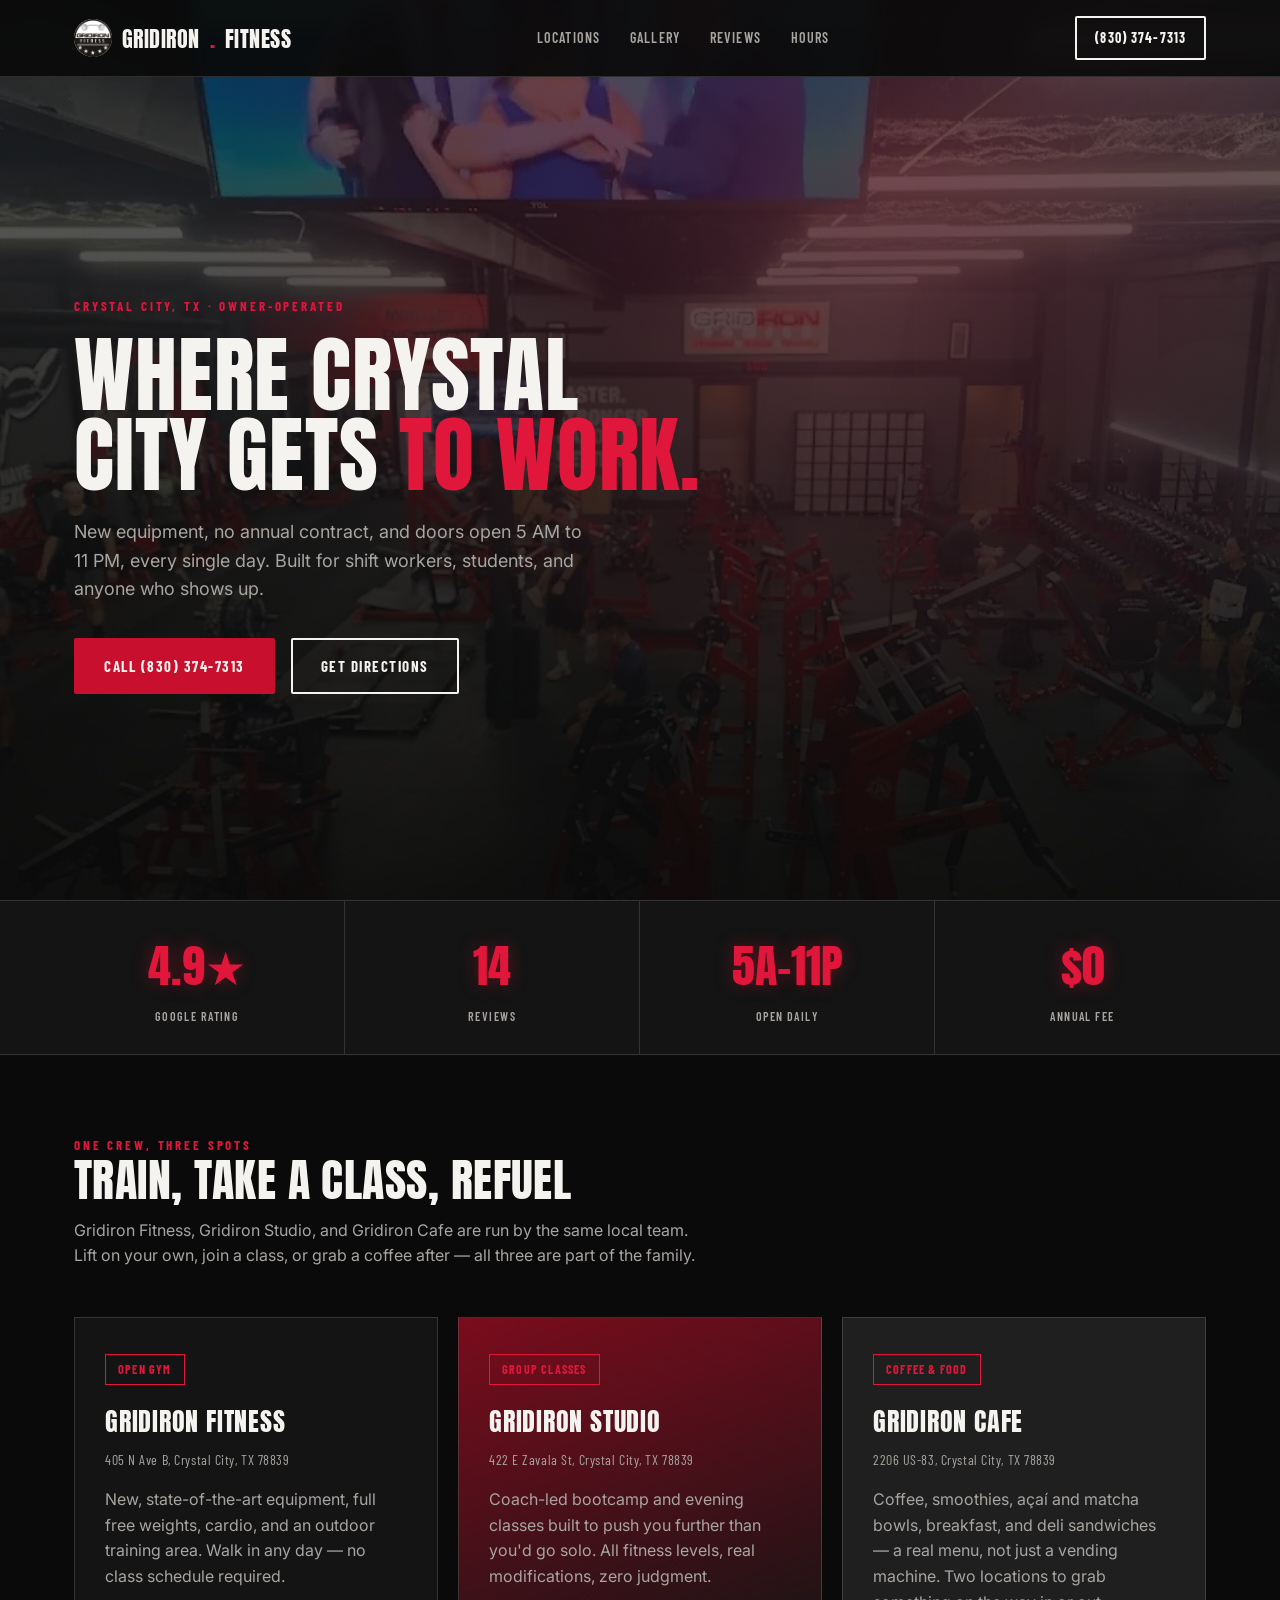
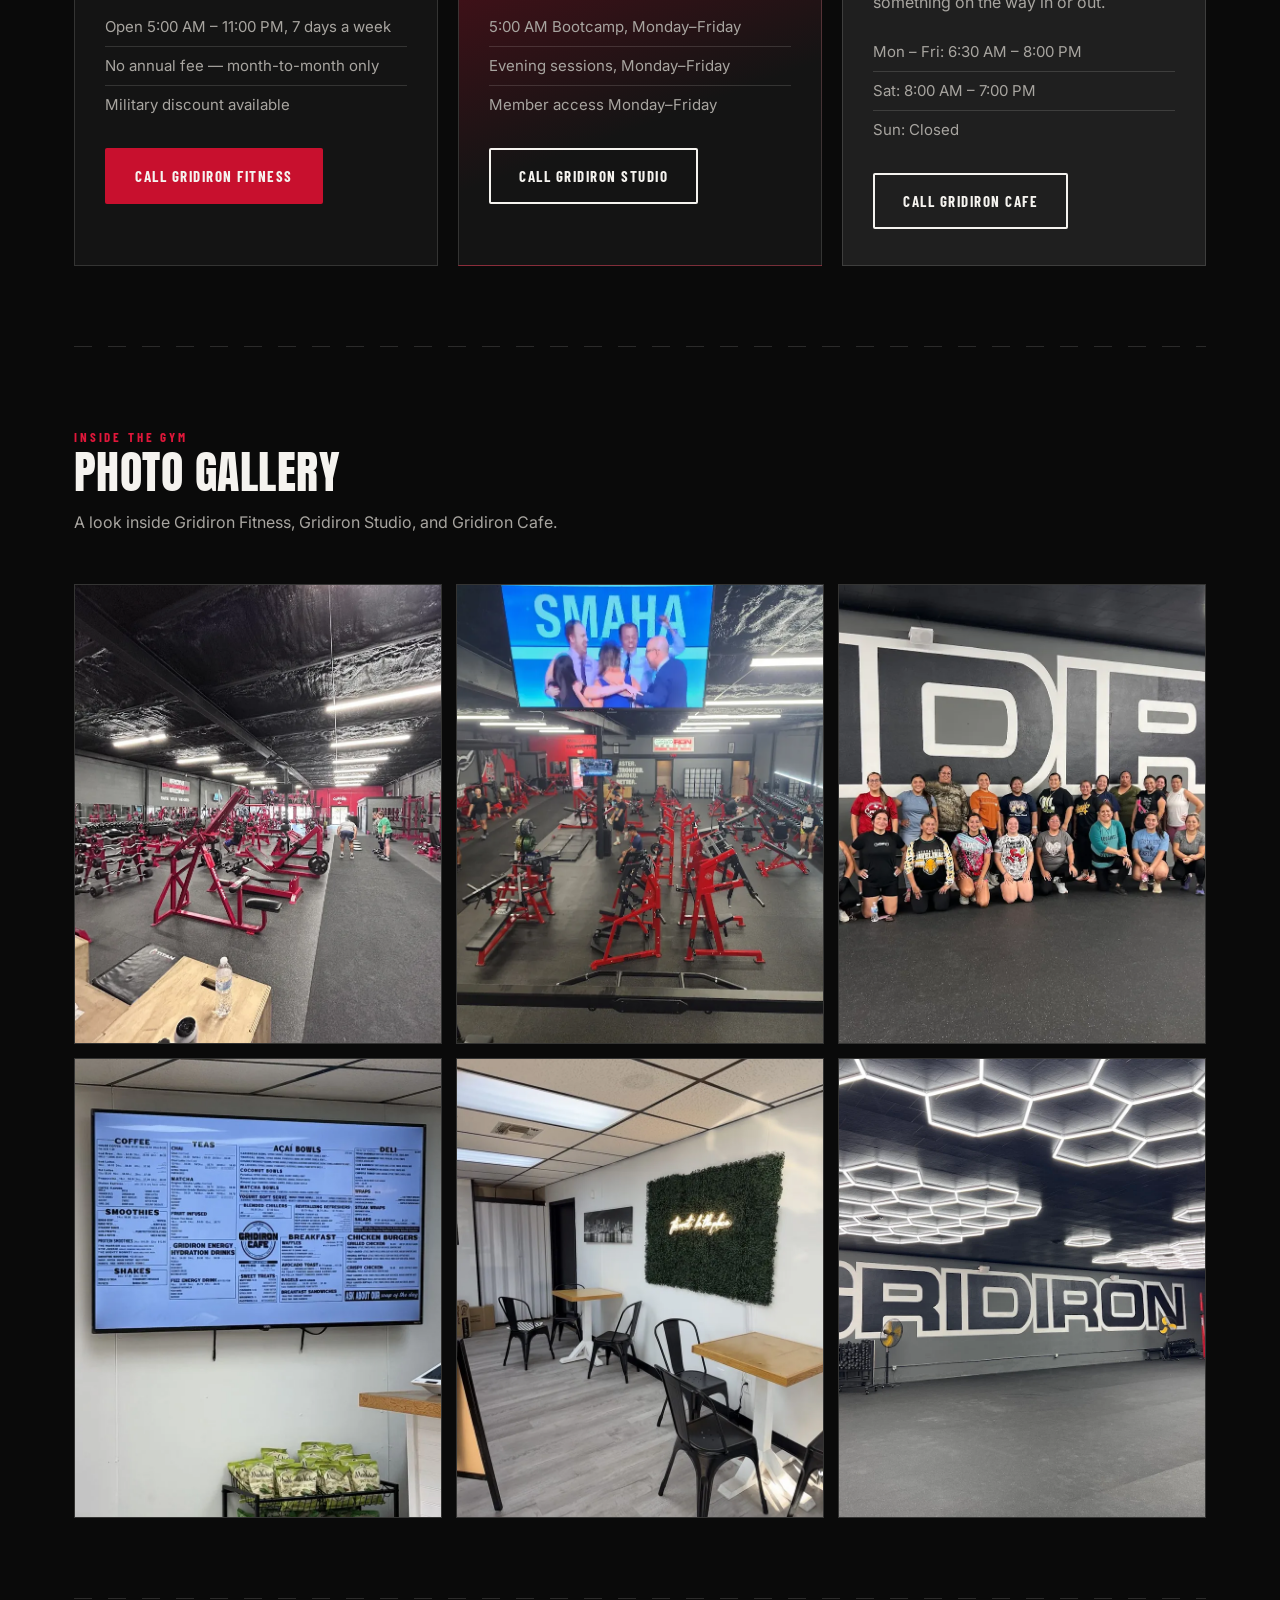
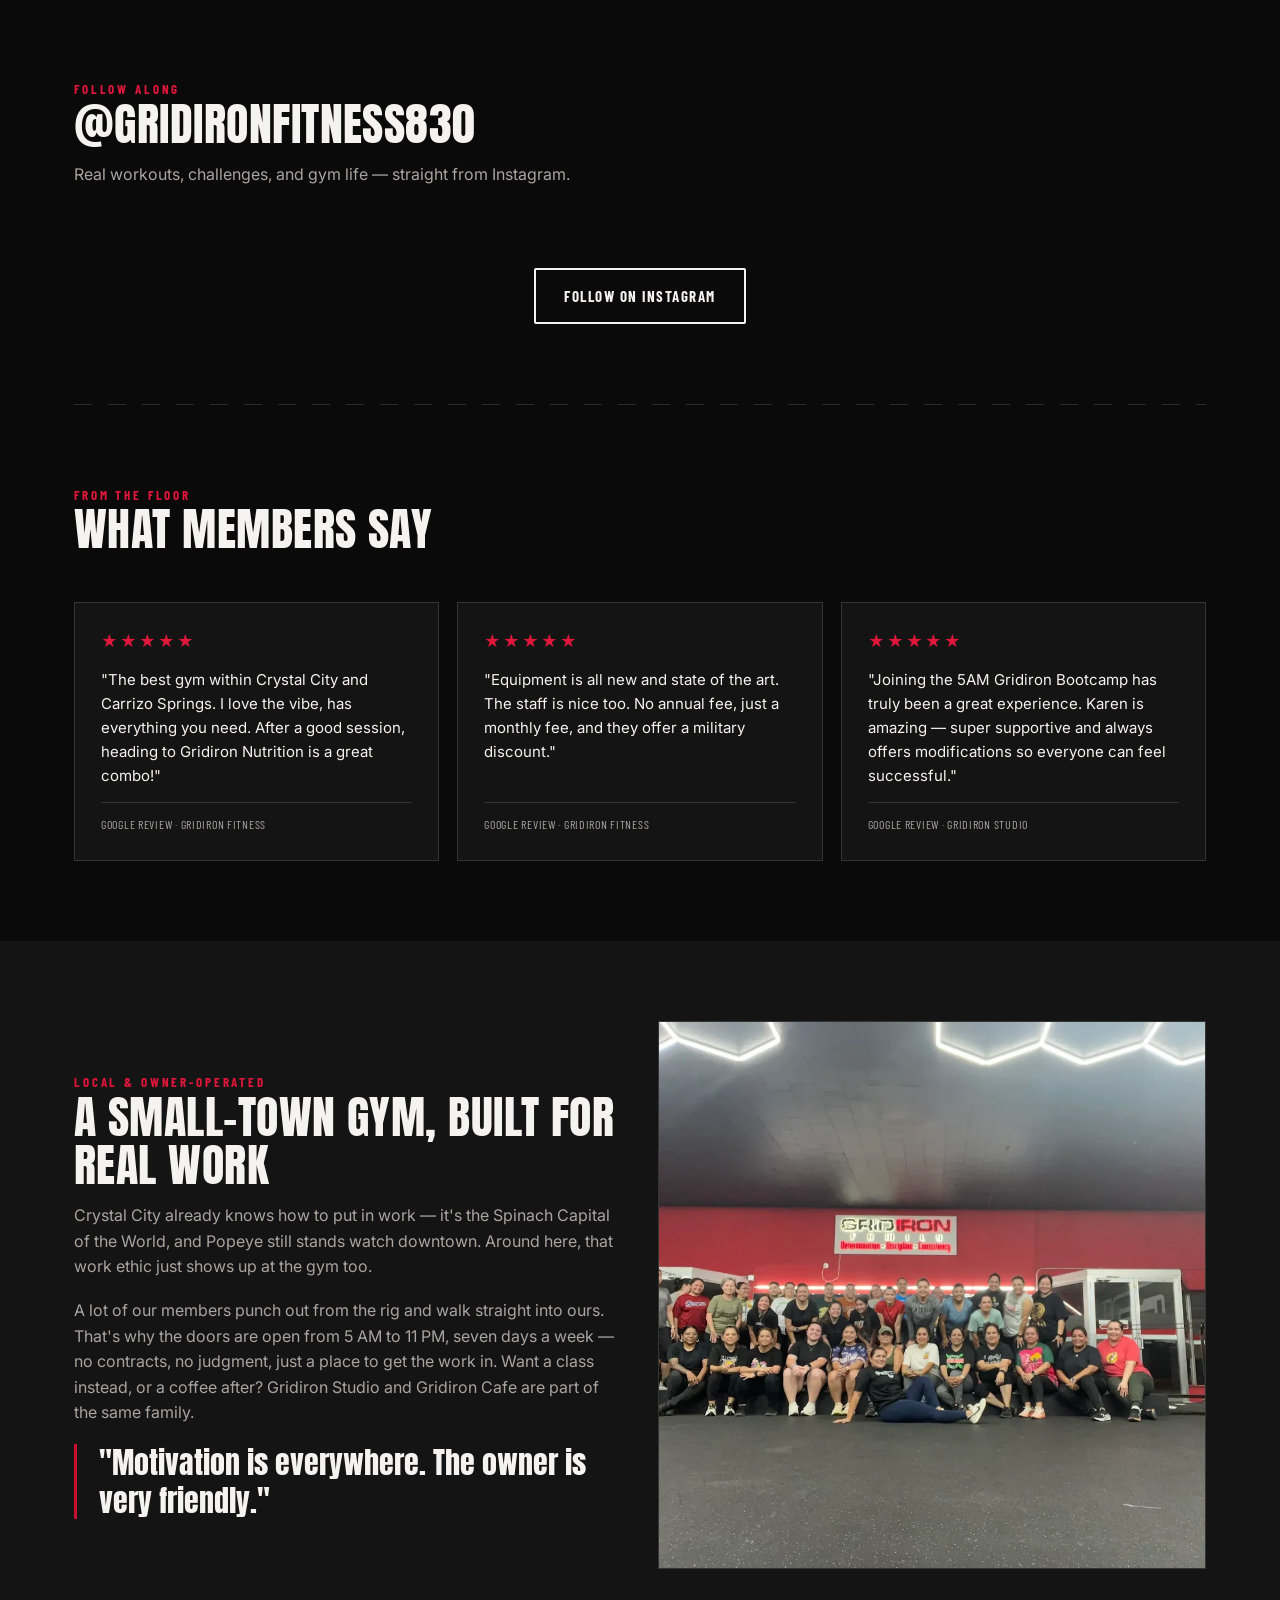
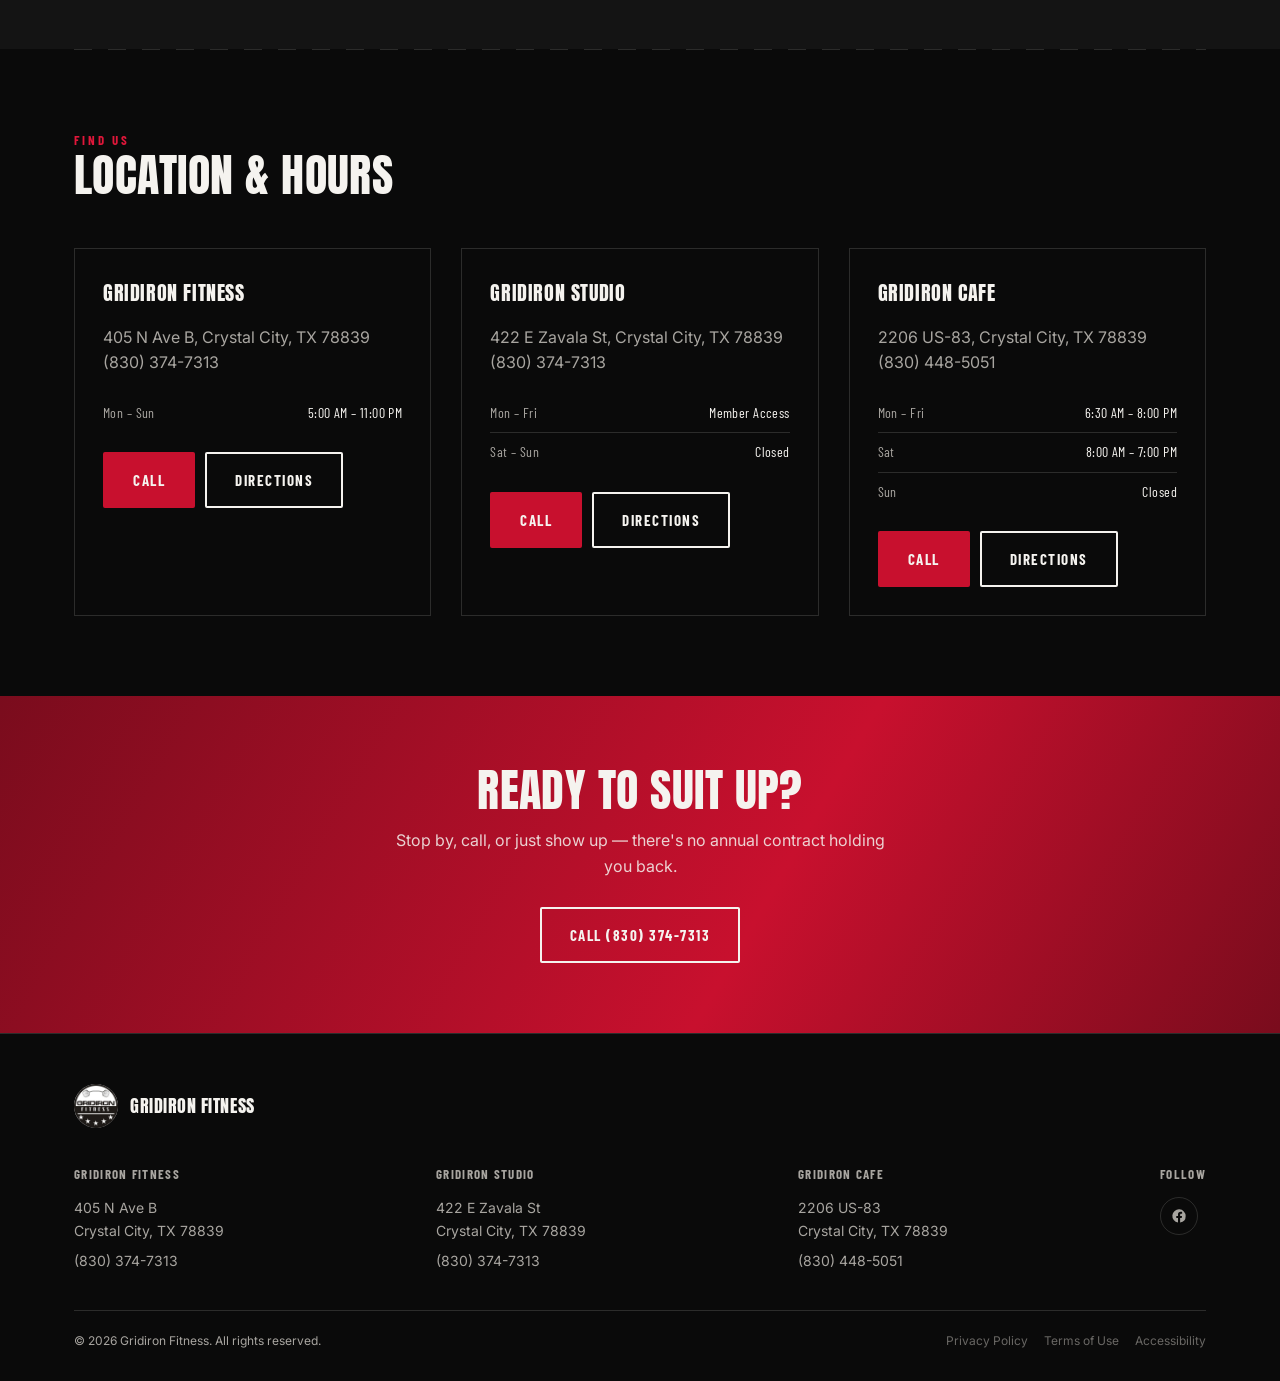
==== index.html @ 824ed654 "Add files via upload" ====
<!DOCTYPE html>
<html lang="en">
<head>
<meta charset="UTF-8">
<meta name="viewport" content="width=device-width, initial-scale=1.0, maximum-scale=5.0">
<link rel="icon" type="image/webp" href="images/favicon.webp">
<link rel="apple-touch-icon" href="images/favicon.webp">
<meta name="theme-color" content="#c8102e">
<title>Gridiron Fitness | 24/7-Friendly Gym in Crystal City, TX | (830) 374-7313</title>
<meta name="description" content="Gridiron Fitness in Crystal City, TX — 4.9★ rated gym open 5 AM–11 PM daily. New equipment, no annual fee, military discount, group classes at Gridiron Studio, and coffee at Gridiron Cafe. Built for oilfield workers and small-town grit.">
<meta name="keywords" content="gym Crystal City TX, Gridiron Fitness, Gridiron Studio, Gridiron Cafe, Zavala County gym, oilfield gym Texas, 24 hour gym Crystal City, fitness center Crystal City TX, bootcamp classes Crystal City, coffee shop Crystal City TX">
<meta name="author" content="Gridiron Fitness">
<meta name="robots" content="index, follow">
<link rel="canonical" href="https://gridironfitnesstx.com/">

<meta property="og:type" content="local.business">
<meta property="og:title" content="Gridiron Fitness | Crystal City, TX">
<meta property="og:description" content="4.9★ rated gym in Crystal City, TX. Open 5 AM–11 PM daily, new equipment, no annual fee, and a sister studio for group classes. Built for hard workers.">
<meta property="og:url" content="https://gridironfitnesstx.com/">
<meta property="og:image" content="https://gridironfitnesstx.com/images/inside-gridiron-fitness-gym-floor-in-crystal-city-tx.webp">
<meta property="og:image:width" content="1200">
<meta property="og:image:height" content="800">
<meta property="og:site_name" content="Gridiron Fitness">
<meta property="og:locale" content="en_US">

<meta name="twitter:card" content="summary_large_image">
<meta name="twitter:title" content="Gridiron Fitness | Crystal City, TX">
<meta name="twitter:description" content="4.9★ rated gym in Crystal City, TX. New equipment, no annual fee, military discount. Open 5 AM–11 PM daily. Call (830) 374-7313.">
<meta name="twitter:image" content="https://gridironfitnesstx.com/images/inside-gridiron-fitness-gym-floor-in-crystal-city-tx.webp">
<script type="application/ld+json">
{
  "@context": "https://schema.org",
  "@graph": [
    {
      "@type": "HealthClub",
      "name": "Gridiron Fitness",
      "description": "Gym in Crystal City, TX offering new equipment, free weights, and an outdoor training area. No annual fee, military discount, open 5 AM to 11 PM daily.",
      "url": "https://gridironfitnesstx.com/",
      "image": "https://gridironfitnesstx.com/images/inside-gridiron-fitness-gym-floor-in-crystal-city-tx.webp",
      "telephone": "+18303747313",
      "address": {
        "@type": "PostalAddress",
        "streetAddress": "405 N Ave B",
        "addressLocality": "Crystal City",
        "addressRegion": "TX",
        "postalCode": "78839",
        "addressCountry": "US"
      },
      "geo": {
        "@type": "GeoCoordinates",
        "latitude": 28.680258699999996,
        "longitude": -99.83045030000001
      },
      "openingHours": "Mo-Su 05:00-23:00",
      "priceRange": "$$",
      "aggregateRating": {
        "@type": "AggregateRating",
        "ratingValue": "4.9",
        "reviewCount": "14",
        "bestRating": "5"
      },
      "sameAs": ["https://www.facebook.com/gridironfitnesstx/"]
    },
    {
      "@type": "HealthClub",
      "name": "Gridiron Studio",
      "description": "Group fitness studio in Crystal City, TX offering 5 AM bootcamp and evening classes for all fitness levels.",
      "url": "https://gridironfitnesstx.com/#facilities",
      "telephone": "+18303747313",
      "address": {
        "@type": "PostalAddress",
        "streetAddress": "422 E Zavala St",
        "addressLocality": "Crystal City",
        "addressRegion": "TX",
        "postalCode": "78839",
        "addressCountry": "US"
      },
      "geo": {
        "@type": "GeoCoordinates",
        "latitude": 28.681129199999997,
        "longitude": -99.82906899999999
      },
      "aggregateRating": {
        "@type": "AggregateRating",
        "ratingValue": "5.0",
        "reviewCount": "23",
        "bestRating": "5"
      }
    },
    {
      "@type": "CafeOrCoffeeShop",
      "name": "Gridiron Cafe",
      "description": "Coffee and food stop in Crystal City, TX, part of the Gridiron family of businesses.",
      "url": "https://gridironfitnesstx.com/#facilities",
      "telephone": "+18304485051",
      "address": {
        "@type": "PostalAddress",
        "streetAddress": "2206 US-83",
        "addressLocality": "Crystal City",
        "addressRegion": "TX",
        "postalCode": "78839",
        "addressCountry": "US"
      },
      "geo": {
        "@type": "GeoCoordinates",
        "latitude": 28.6961154,
        "longitude": -99.8288006
      },
      "openingHours": ["Mo-Fr 06:30-20:00", "Sa 08:00-19:00"],
      "priceRange": "$",
      "aggregateRating": {
        "@type": "AggregateRating",
        "ratingValue": "4.6",
        "reviewCount": "14",
        "bestRating": "5"
      }
    }
  ]
}
</script>

<link rel="preconnect" href="https://fonts.googleapis.com">
<link rel="preconnect" href="https://fonts.gstatic.com" crossorigin>
<link href="https://fonts.googleapis.com/css2?family=Anton&family=Barlow+Condensed:wght@500;600;700&family=Inter:wght@400;500;600;700&display=swap" rel="stylesheet">

<link rel="stylesheet" href="styles.css">
</head>
<body>

<header>
  <nav>
    <a href="#top" class="logo"><img src="images/gridiron-fitness-logo.webp" alt="Gridiron Fitness logo" class="logo-img">GRIDIRON<span>.</span>FITNESS</a>
    <div class="nav-links">
      <a href="#facilities">Locations</a>
      <a href="#gallery">Gallery</a>
      <a href="#reviews">Reviews</a>
      <a href="#location">Hours</a>
    </div>
    <a href="tel:+18303747313" class="nav-cta">(830) 374-7313</a>
    <button class="burger" id="burgerBtn" aria-label="Open menu">
      <span></span><span></span><span></span>
    </button>
  </nav>
  <div class="mobile-menu" id="mobileMenu">
    <a href="#facilities">Locations</a>
    <a href="#gallery">Gallery</a>
    <a href="#reviews">Reviews</a>
    <a href="#location">Hours</a>
    <a href="tel:+18303747313" class="cta">Call (830) 374-7313</a>
  </div>
</header>

<section class="hero" id="top">
  <img src="images/inside-gridiron-fitness-gym-floor-in-crystal-city-tx.webp" alt="Inside Gridiron Fitness gym floor in Crystal City, TX" class="hero-bg-img">
  <div class="hero-inner">
    <div class="eyebrow">Crystal City, TX · Owner-Operated</div>
    <h1>WHERE CRYSTAL<br>CITY GETS <span class="accent">TO WORK.</span></h1>
    <p class="hero-sub">New equipment, no annual contract, and doors open 5 AM to 11 PM, every single day. Built for shift workers, students, and anyone who shows up.</p>
    <div class="hero-actions">
      <a href="tel:+18303747313" class="btn btn-primary">Call (830) 374-7313</a>
      <a href="https://www.google.com/maps/search/?api=1&query=405+N+Ave+B+Crystal+City+TX+78839" target="_blank" rel="noopener" class="btn btn-outline">Get Directions</a>
    </div>
  </div>
</section>

<div class="scoreboard">
  <div class="scoreboard-grid">
    <div class="score-cell">
      <div class="score-num">4.9★</div>
      <div class="score-label">Google Rating</div>
    </div>
    <div class="score-cell">
      <div class="score-num">14</div>
      <div class="score-label">Reviews</div>
    </div>
    <div class="score-cell">
      <div class="score-num">5A–11P</div>
      <div class="score-label">Open Daily</div>
    </div>
    <div class="score-cell">
      <div class="score-num">$0</div>
      <div class="score-label">Annual Fee</div>
    </div>
  </div>
</div>

<section class="section" id="facilities">
  <div class="wrap">
    <div class="section-head reveal">
      <div class="eyebrow">One Crew, Three Spots</div>
      <h2>Train, Take A Class, Refuel</h2>
      <p>Gridiron Fitness, Gridiron Studio, and Gridiron Cafe are run by the same local team. Lift on your own, join a class, or grab a coffee after — all three are part of the family.</p>
    </div>
    <div class="facility-grid">
      <div class="facility-card dark reveal">
        <span class="facility-tag">Open Gym</span>
        <h3>Gridiron Fitness</h3>
        <div class="facility-meta">405 N Ave B, Crystal City, TX 78839</div>
        <p>New, state-of-the-art equipment, full free weights, cardio, and an outdoor training area. Walk in any day — no class schedule required.</p>
        <ul>
          <li>Open 5:00 AM – 11:00 PM, 7 days a week</li>
          <li>No annual fee — month-to-month only</li>
          <li>Military discount available</li>
        </ul>
        <div class="facility-actions">
          <a href="tel:+18303747313" class="btn btn-primary">Call Gridiron Fitness</a>
        </div>
      </div>
      <div class="facility-card redfill reveal">
        <span class="facility-tag">Group Classes</span>
        <h3>Gridiron Studio</h3>
        <div class="facility-meta">422 E Zavala St, Crystal City, TX 78839</div>
        <p>Coach-led bootcamp and evening classes built to push you further than you'd go solo. All fitness levels, real modifications, zero judgment.</p>
        <ul>
          <li>5:00 AM Bootcamp, Monday–Friday</li>
          <li>Evening sessions, Monday–Friday</li>
          <li>Member access Monday–Friday</li>
        </ul>
        <div class="facility-actions">
          <a href="tel:+18303747313" class="btn btn-outline">Call Gridiron Studio</a>
        </div>
      </div>
      <div class="facility-card black3 reveal">
        <span class="facility-tag">Coffee &amp; Food</span>
        <h3>Gridiron Cafe</h3>
        <div class="facility-meta">2206 US-83, Crystal City, TX 78839</div>
        <p>Coffee, smoothies, açaí and matcha bowls, breakfast, and deli sandwiches — a real menu, not just a vending machine. Two locations to grab something on the way in or out.</p>
        <ul>
          <li>Mon – Fri: 6:30 AM – 8:00 PM</li>
          <li>Sat: 8:00 AM – 7:00 PM</li>
          <li>Sun: Closed</li>
        </ul>
        <div class="facility-actions">
          <a href="tel:+18304485051" class="btn btn-outline">Call Gridiron Cafe</a>
        </div>
      </div>
    </div>
  </div>
</section>

<div class="wrap"><div class="yardline"></div></div>

<section class="section" id="gallery">
  <div class="wrap">
    <div class="section-head reveal">
      <div class="eyebrow">Inside The Gym</div>
      <h2>Photo Gallery</h2>
      <p>A look inside Gridiron Fitness, Gridiron Studio, and Gridiron Cafe.</p>
    </div>
    <div class="gallery-grid">
            <div class="gallery-item reveal" onclick="openLightbox(this)">
        <img src="images/training-floor-at-gridiron-fitness-crystal-city-tx.webp" alt="Training floor at Gridiron Fitness, Crystal City, TX" loading="lazy">
      </div>
            <div class="gallery-item reveal" onclick="openLightbox(this)">
        <img src="images/free-weights-and-equipment-at-gridiron-fitness.webp" alt="Free weights and equipment at Gridiron Fitness" loading="lazy">
      </div>
            <div class="gallery-item reveal" onclick="openLightbox(this)">
        <img src="images/gridiron-studio-class-group-at-crystal-city-tx.webp" alt="Gridiron Studio class group at Crystal City, TX" loading="lazy">
      </div>
            <div class="gallery-item reveal" onclick="openLightbox(this)">
        <img src="images/gridiron-cafe-menu-board-in-crystal-city-tx.webp" alt="Gridiron Cafe menu board in Crystal City, TX" loading="lazy">
      </div>
            <div class="gallery-item reveal" onclick="openLightbox(this)">
        <img src="images/seating-area-at-gridiron-cafe-crystal-city-tx.webp" alt="Seating area at Gridiron Cafe, Crystal City, TX" loading="lazy">
      </div>
            <div class="gallery-item reveal" onclick="openLightbox(this)">
        <img src="images/gridiron-studio-wall.webp" alt="Gridiron Studio training floor with signature wall mural" loading="lazy">
      </div>
    </div>
  </div>
</section>

<div class="wrap"><div class="yardline"></div></div>

<section class="section" id="instagram">
  <div class="wrap">
    <div class="section-head reveal">
      <div class="eyebrow">Follow Along</div>
      <h2>@gridironfitness830</h2>
      <p>Real workouts, challenges, and gym life — straight from Instagram.</p>
    </div>
    <div class="insta-grid">
      <blockquote class="instagram-media" data-instgrm-permalink="https://www.instagram.com/p/Cm3dXtHBmls/" data-instgrm-version="14"></blockquote>
      <blockquote class="instagram-media" data-instgrm-permalink="https://www.instagram.com/p/CU9QDe8sJy6/" data-instgrm-version="14"></blockquote>
      <blockquote class="instagram-media" data-instgrm-permalink="https://www.instagram.com/p/C250HcEsq6O/" data-instgrm-version="14"></blockquote>
    </div>
    <div style="text-align:center; margin-top:32px;">
      <a href="https://www.instagram.com/gridironfitness830/" target="_blank" rel="noopener" class="btn btn-outline">Follow on Instagram</a>
    </div>
  </div>
</section>

<div class="wrap"><div class="yardline"></div></div>

<section class="section" id="reviews">
  <div class="wrap">
    <div class="section-head reveal">
      <div class="eyebrow">From The Floor</div>
      <h2>What Members Say</h2>
    </div>
    <div class="review-grid">
      <div class="review-card reveal">
        <div class="stars">★★★★★</div>
        <p>"The best gym within Crystal City and Carrizo Springs. I love the vibe, has everything you need. After a good session, heading to Gridiron Nutrition is a great combo!"</p>
        <div class="review-meta">Google Review · Gridiron Fitness</div>
      </div>
      <div class="review-card reveal">
        <div class="stars">★★★★★</div>
        <p>"Equipment is all new and state of the art. The staff is nice too. No annual fee, just a monthly fee, and they offer a military discount."</p>
        <div class="review-meta">Google Review · Gridiron Fitness</div>
      </div>
      <div class="review-card reveal">
        <div class="stars">★★★★★</div>
        <p>"Joining the 5AM Gridiron Bootcamp has truly been a great experience. Karen is amazing — super supportive and always offers modifications so everyone can feel successful."</p>
        <div class="review-meta">Google Review · Gridiron Studio</div>
      </div>
    </div>
  </div>
</section>

<section class="section bio">
  <div class="wrap">
    <div class="bio-grid">
      <div class="reveal">
        <div class="eyebrow">Local & Owner-Operated</div>
        <h2>A Small-Town Gym, Built For Real Work</h2>
        <p style="margin-bottom:18px;">Crystal City already knows how to put in work — it's the Spinach Capital of the World, and Popeye still stands watch downtown. Around here, that work ethic just shows up at the gym too.</p>
        <p style="margin-bottom:18px;">A lot of our members punch out from the rig and walk straight into ours. That's why the doors are open from 5 AM to 11 PM, seven days a week — no contracts, no judgment, just a place to get the work in. Want a class instead, or a coffee after? Gridiron Studio and Gridiron Cafe are part of the same family.</p>
        <div class="bio-quote">"Motivation is everywhere. The owner is very friendly."</div>
      </div>
            <div class="gallery-item bio-photo-slot reveal">
        <img src="images/the-gridiron-fitness-team-and-members-in-crystal-city-tx.webp" alt="The Gridiron Fitness team and members in Crystal City, TX" loading="lazy">
      </div>
    </div>
  </div>
</section>

<div class="wrap"><div class="yardline"></div></div>

<section class="section" id="location">
  <div class="wrap">
    <div class="section-head reveal">
      <div class="eyebrow">Find Us</div>
      <h2>Location & Hours</h2>
    </div>
    <div class="location-grid">
      <div class="info-block reveal">
        <h3>Gridiron Fitness</h3>
        <p style="margin-bottom:18px; color:var(--white-dim);">405 N Ave B, Crystal City, TX 78839<br>(830) 374-7313</p>
        <div class="hours-row"><span>Mon – Sun</span><span>5:00 AM – 11:00 PM</span></div>
        <div style="margin-top:20px; display:flex; gap:10px; flex-wrap:wrap;">
          <a href="tel:+18303747313" class="btn btn-primary">Call</a>
          <a href="https://www.google.com/maps/search/?api=1&query=405+N+Ave+B+Crystal+City+TX+78839" target="_blank" rel="noopener" class="btn btn-outline">Directions</a>
        </div>
      </div>
      <div class="info-block reveal">
        <h3>Gridiron Studio</h3>
        <p style="margin-bottom:18px; color:var(--white-dim);">422 E Zavala St, Crystal City, TX 78839<br>(830) 374-7313</p>
        <div class="hours-row"><span>Mon – Fri</span><span>Member Access</span></div>
        <div class="hours-row"><span>Sat – Sun</span><span>Closed</span></div>
        <div style="margin-top:20px; display:flex; gap:10px; flex-wrap:wrap;">
          <a href="tel:+18303747313" class="btn btn-primary">Call</a>
          <a href="https://www.google.com/maps/search/?api=1&query=422+E+Zavala+St+Crystal+City+TX+78839" target="_blank" rel="noopener" class="btn btn-outline">Directions</a>
        </div>
      </div>
      <div class="info-block reveal">
        <h3>Gridiron Cafe</h3>
        <p style="margin-bottom:18px; color:var(--white-dim);">2206 US-83, Crystal City, TX 78839<br>(830) 448-5051</p>
        <div class="hours-row"><span>Mon – Fri</span><span>6:30 AM – 8:00 PM</span></div>
        <div class="hours-row"><span>Sat</span><span>8:00 AM – 7:00 PM</span></div>
        <div class="hours-row"><span>Sun</span><span>Closed</span></div>
        <div style="margin-top:20px; display:flex; gap:10px; flex-wrap:wrap;">
          <a href="tel:+18304485051" class="btn btn-primary">Call</a>
          <a href="https://www.google.com/maps/search/?api=1&query=2206+US-83+Crystal+City+TX+78839" target="_blank" rel="noopener" class="btn btn-outline">Directions</a>
        </div>
      </div>
    </div>
  </div>
</section>

<div class="cta-band">
  <h2>Ready To Suit Up?</h2>
  <p>Stop by, call, or just show up — there's no annual contract holding you back.</p>
  <a href="tel:+18303747313" class="btn btn-outline">Call (830) 374-7313</a>
</div>

<footer>
  <div class="wrap">
    <div class="footer-brand">
      <img src="images/gridiron-fitness-logo-2.webp" alt="Gridiron Fitness logo" class="footer-logo">
      <span>GRIDIRON FITNESS</span>
    </div>
    <div class="footer-grid">
      <div class="footer-col">
        <h4>Gridiron Fitness</h4>
        <p>405 N Ave B<br>Crystal City, TX 78839</p>
        <a href="tel:+18303747313">(830) 374-7313</a>
      </div>
      <div class="footer-col">
        <h4>Gridiron Studio</h4>
        <p>422 E Zavala St<br>Crystal City, TX 78839</p>
        <a href="tel:+18303747313">(830) 374-7313</a>
      </div>
      <div class="footer-col">
        <h4>Gridiron Cafe</h4>
        <p>2206 US-83<br>Crystal City, TX 78839</p>
        <a href="tel:+18304485051">(830) 448-5051</a>
      </div>
      <div class="footer-col">
        <h4>Follow</h4>
        <div class="social-row">
          <a href="https://www.facebook.com/gridironfitnesstx/" target="_blank" rel="noopener" aria-label="Facebook">
            <svg width="16" height="16" viewBox="0 0 24 24" fill="currentColor"><path d="M22 12a10 10 0 1 0-11.5 9.9v-7H7.9V12h2.6V9.8c0-2.6 1.5-4 3.9-4 1.1 0 2.3.2 2.3.2v2.5h-1.3c-1.3 0-1.7.8-1.7 1.6V12h2.8l-.4 2.9h-2.4v7A10 10 0 0 0 22 12z"/></svg>
          </a>
        </div>
      </div>
    </div>
    <div class="footer-legal">
      <p>© 2026 Gridiron Fitness. All rights reserved.</p>
      <div style="display:flex; gap:16px; flex-wrap:wrap;">
        <a href="privacy-policy.html">Privacy Policy</a>
        <a href="terms-of-use.html">Terms of Use</a>
        <a href="accessibility.html">Accessibility</a>
      </div>
    </div>
  </div>
</footer>

<div class="lightbox" id="lightbox">
  <button class="lightbox-close" onclick="closeLightbox()" aria-label="Close">&times;</button>
  <img id="lightboxImg" src="" alt="">
</div>

<script>
const burgerBtn = document.getElementById('burgerBtn');
const mobileMenu = document.getElementById('mobileMenu');
burgerBtn.addEventListener('click', () => mobileMenu.classList.toggle('open'));
mobileMenu.querySelectorAll('a').forEach(a => a.addEventListener('click', () => mobileMenu.classList.remove('open')));

function openLightbox(el){
  const img = el.querySelector('img');
  if(!img || !img.getAttribute('src')) return; // no photo yet
  document.getElementById('lightboxImg').src = img.src;
  document.getElementById('lightboxImg').alt = img.alt;
  document.getElementById('lightbox').classList.add('open');
}
function closeLightbox(){
  document.getElementById('lightbox').classList.remove('open');
}
document.getElementById('lightbox').addEventListener('click', (e) => {
  if(e.target.id === 'lightbox') closeLightbox();
});

const revealEls = document.querySelectorAll('.reveal');
const io = new IntersectionObserver((entries) => {
  entries.forEach(entry => {
    if(entry.isIntersecting){
      entry.target.classList.add('in');
      io.unobserve(entry.target);
    }
  });
}, {threshold:0.12});
revealEls.forEach(el => io.observe(el));
</script>

<script async src="https://www.instagram.com/embed.js"></script>

</body>
</html>
---- styles.css ----
:root{
  --black:#0a0a0a;
  --black-2:#141414;
  --black-3:#1f1f1f;
  --red:#c8102e;
  --red-deep:#7a0c1d;
  --red-bright:#e0173a;
  --white:#f5f3ef;
  --white-dim:#a8a5a0;
  --line: rgba(245,243,239,0.14);
  --maxw: 1180px;
}
*{box-sizing:border-box; margin:0; padding:0;}
html{scroll-behavior:smooth;}
body{
  background:var(--black);
  color:var(--white);
  font-family:'Inter',sans-serif;
  line-height:1.6;
  -webkit-font-smoothing:antialiased;
  overflow-x:hidden;
}
img{max-width:100%; display:block;}
a{color:inherit; text-decoration:none;}
.wrap{max-width:var(--maxw); margin:0 auto; padding:0 24px;}
.eyebrow{
  font-family:'Barlow Condensed',sans-serif;
  font-weight:700;
  text-transform:uppercase;
  letter-spacing:0.22em;
  font-size:13px;
  color:var(--red-bright);
}
h1,h2,h3{font-family:'Anton',sans-serif; font-weight:400; letter-spacing:0.01em; text-transform:uppercase;}
h2{font-size:clamp(28px,4.5vw,46px); margin-bottom:14px; line-height:1.05;}
h3{font-size:20px; letter-spacing:0.03em;}
p{color:var(--white-dim);}
.section{padding:80px 0;}
.section-head{max-width:640px; margin-bottom:48px;}
.section-head.center{margin-left:auto; margin-right:auto; text-align:center;}

/* yard-line divider */
.yardline{
  width:100%; height:1px;
  background-image:repeating-linear-gradient(90deg,var(--line) 0 18px, transparent 18px 34px);
}

/* Buttons */
.btn{
  display:inline-flex; align-items:center; gap:8px;
  font-family:'Barlow Condensed',sans-serif;
  font-weight:700; text-transform:uppercase; letter-spacing:0.1em;
  font-size:15px;
  padding:14px 28px;
  border-radius:2px;
  cursor:pointer;
  border:2px solid transparent;
  transition:transform .15s ease, background .2s ease, color .2s ease, border-color .2s ease;
}
.btn:hover{transform:translateY(-2px);}
.btn-primary{background:var(--red); color:var(--white);}
.btn-primary:hover{background:var(--red-bright);}
.btn-outline{border-color:var(--white); color:var(--white); background:transparent;}
.btn-outline:hover{background:var(--white); color:var(--black);}

/* NAV */
header{
  position:fixed; top:0; left:0; right:0; z-index:200;
  background:rgba(10,10,10,0.92);
  backdrop-filter:blur(8px);
  border-bottom:1px solid var(--line);
}
nav{
  max-width:var(--maxw); margin:0 auto; padding:16px 24px;
  display:flex; align-items:center; justify-content:space-between;
}
.logo{
  font-family:'Anton',sans-serif; font-size:22px; letter-spacing:0.02em; text-transform:uppercase; color:var(--white);
  display:flex; align-items:center; gap:10px;
}
.logo-img{height:38px; width:38px; border-radius:50%; object-fit:cover;}
.logo span{color:var(--red-bright);}
.nav-links{display:none; gap:30px; align-items:center;}
.nav-links a{
  font-family:'Barlow Condensed',sans-serif; font-weight:600; text-transform:uppercase; letter-spacing:0.08em; font-size:14px;
  color:var(--white-dim);
}
.nav-links a:hover{color:var(--white);}
.nav-cta{
  display:none;
  border:2px solid var(--white); color:var(--white);
  font-family:'Barlow Condensed',sans-serif; font-weight:700; text-transform:uppercase; letter-spacing:0.08em; font-size:14px;
  padding:9px 18px; border-radius:2px;
  transition:background .2s, color .2s;
}
.nav-cta:hover{background:var(--white); color:var(--black);}
.burger{
  display:flex; flex-direction:column; gap:5px; background:none; border:none; cursor:pointer; padding:6px;
}
.burger span{width:24px; height:2px; background:var(--white); transition:.2s;}
.mobile-menu{
  display:none; flex-direction:column; gap:0;
  background:var(--black-2); border-bottom:1px solid var(--line);
}
.mobile-menu.open{display:flex;}
.mobile-menu a{
  padding:16px 24px; border-top:1px solid var(--line);
  font-family:'Barlow Condensed',sans-serif; font-weight:600; text-transform:uppercase; letter-spacing:0.08em; font-size:15px;
  color:var(--white-dim);
}
.mobile-menu a.cta{color:var(--red-bright);}

@media(min-width:880px){
  .nav-links{display:flex;}
  .nav-cta{display:inline-block;}
  .burger{display:none;}
}

/* HERO */
.hero{
  position:relative;
  min-height:100svh;
  display:flex; align-items:center;
  padding-top:90px;
  background:var(--black-2);
  overflow:hidden;
}
.hero-bg-img{
  position:absolute; inset:0; width:100%; height:100%;
  object-fit:cover; object-position:center 35%;
  z-index:0;
}
.hero::before{
  /* faint oversized yard number for texture - signature element */
  content:"45";
  position:absolute;
  right:-40px; top:50%; transform:translateY(-50%);
  font-family:'Anton',sans-serif;
  font-size:min(60vw,560px);
  color:rgba(245,243,239,0.05);
  line-height:1;
  pointer-events:none;
  user-select:none;
  z-index:1;
}
.hero::after{
  content:"";
  position:absolute; inset:0;
  background:
    radial-gradient(ellipse at 70% 20%, rgba(200,16,46,0.22), transparent 55%),
    linear-gradient(180deg, rgba(10,10,10,0.62), rgba(10,10,10,0.95));
  z-index:1;
  pointer-events:none;
}
.hero-inner{position:relative; z-index:2; max-width:var(--maxw); margin:0 auto; padding:60px 24px; width:100%;}
.hero h1{
  font-size:clamp(40px,8vw,84px);
  line-height:0.96;
  margin:18px 0 22px;
  max-width:820px;
}
.hero h1 .accent{color:var(--red-bright);}
.hero-sub{font-size:18px; max-width:520px; margin-bottom:34px;}
.hero-actions{display:flex; flex-wrap:wrap; gap:14px;}

/* photo upload note for hero (visible only as html comment guidance) */
.hero-photo-note{
  margin-top:28px; font-size:13px; color:var(--white-dim);
  border-left:2px solid var(--red); padding-left:12px;
}

/* SCOREBOARD STAT STRIP */
.scoreboard{
  background:var(--black-2);
  border-top:1px solid var(--line);
  border-bottom:1px solid var(--line);
}
.scoreboard-grid{
  display:grid; grid-template-columns:repeat(2,1fr); 
  max-width:var(--maxw); margin:0 auto;
}
.score-cell{
  padding:28px 20px; text-align:center;
  border-right:1px solid var(--line);
  border-bottom:1px solid var(--line);
}
.score-cell:nth-child(2n){border-right:none;}
.score-num{
  font-family:'Anton',sans-serif; font-size:clamp(30px,5vw,46px);
  color:var(--red-bright);
  text-shadow:0 0 18px rgba(224,23,58,0.35);
}
.score-label{
  font-family:'Barlow Condensed',sans-serif; font-weight:600; text-transform:uppercase; letter-spacing:0.12em; font-size:12px;
  color:var(--white-dim); margin-top:4px;
}
@media(min-width:700px){
  .scoreboard-grid{grid-template-columns:repeat(4,1fr);}
  .score-cell:nth-child(2n){border-right:1px solid var(--line);}
  .score-cell:nth-child(4n){border-right:none;}
  .score-cell{border-bottom:none;}
}

/* GALLERY */
.gallery-grid{
  display:grid; grid-template-columns:1fr 1fr; gap:14px;
}
.insta-grid{display:grid; grid-template-columns:1fr; gap:20px; justify-items:center;}
.insta-grid .instagram-media{ width:100% !important; max-width:340px !important; min-width:0 !important; }
@media(min-width:700px){.gallery-grid{grid-template-columns:repeat(3,1fr);} .insta-grid{grid-template-columns:repeat(3,1fr);}}
.gallery-item{
  position:relative; aspect-ratio:4/5; overflow:hidden;
  border:1px solid var(--line); background:var(--black-2);
  cursor:pointer;
}
.gallery-item img{width:100%; height:100%; object-fit:cover; transition:transform .35s ease;}
.gallery-item:hover img{transform:scale(1.05);}
.photo-placeholder{
  width:100%; height:100%;
  display:flex; flex-direction:column; align-items:center; justify-content:center; gap:10px;
  text-align:center; padding:16px;
  border:1px dashed rgba(245,243,239,0.25);
}
.photo-placeholder svg{width:34px; height:34px; opacity:0.5;}
.photo-placeholder p{
  font-family:'Barlow Condensed',sans-serif; font-weight:600; text-transform:uppercase; letter-spacing:0.06em; font-size:13px;
  color:var(--white-dim);
}
.photo-placeholder small{color:rgba(168,165,160,0.6); font-size:11px;}

/* FACILITIES (three spots) */
.facility-grid{display:grid; grid-template-columns:1fr; gap:20px;}
@media(min-width:700px){.facility-grid{grid-template-columns:repeat(2,1fr);}}
@media(min-width:1040px){.facility-grid{grid-template-columns:repeat(3,1fr);}}
.facility-card{
  padding:36px 30px;
  border:1px solid var(--line);
}
.facility-card.dark{background:var(--black-2);}
.facility-card.redfill{background:linear-gradient(160deg,var(--red-deep),var(--black-2) 70%);}
.facility-card.black3{background:var(--black-3);}
.facility-tag{
  display:inline-block; font-family:'Barlow Condensed',sans-serif; font-weight:700; text-transform:uppercase; letter-spacing:0.1em; font-size:12px;
  padding:5px 12px; border:1px solid var(--red-bright); color:var(--red-bright); margin-bottom:16px;
}
.facility-card h3{font-size:26px; margin-bottom:6px;}
.facility-meta{font-family:'Barlow Condensed',sans-serif; letter-spacing:0.04em; color:var(--white-dim); font-size:14px; margin-bottom:16px;}
.facility-card ul{list-style:none; margin:18px 0 24px;}
.facility-card li{padding:7px 0; border-top:1px solid var(--line); color:var(--white-dim); font-size:15px;}
.facility-card li:first-child{border-top:none;}
.facility-actions{display:flex; gap:10px; flex-wrap:wrap;}

/* REVIEWS */
.review-grid{display:grid; grid-template-columns:1fr; gap:18px;}
@media(min-width:780px){.review-grid{grid-template-columns:repeat(3,1fr);}}
.review-card{
  background:var(--black-2); border:1px solid var(--line); padding:26px;
  display:flex; flex-direction:column; gap:14px;
}
.stars{color:var(--red-bright); font-size:16px; letter-spacing:2px;}
.review-card p{color:var(--white); font-size:15px; flex:1;}
.review-meta{
  font-family:'Barlow Condensed',sans-serif; text-transform:uppercase; letter-spacing:0.06em; font-size:12px; color:var(--white-dim);
  border-top:1px solid var(--line); padding-top:12px;
}

/* BIO / community */
.bio{
  background:var(--black-2);
  position:relative;
}
.bio-grid{display:grid; grid-template-columns:1fr; gap:36px; align-items:center;}
@media(min-width:880px){.bio-grid{grid-template-columns:1fr 1fr;}}
.bio-quote{
  border-left:3px solid var(--red); padding-left:22px;
  font-family:'Anton',sans-serif; font-size:clamp(20px,2.6vw,30px); text-transform:none; line-height:1.25; letter-spacing:0;
  color:var(--white);
}
.bio-photo-slot{aspect-ratio:1/1;}

/* LOCATION/HOURS */
.location-grid{display:grid; grid-template-columns:1fr; gap:30px;}
@media(min-width:700px){.location-grid{grid-template-columns:1fr 1fr;}}
@media(min-width:1040px){.location-grid{grid-template-columns:repeat(3,1fr);}}
.info-block{border:1px solid var(--line); padding:28px;}
.info-block h3{margin-bottom:16px;}
.hours-row{display:flex; justify-content:space-between; padding:8px 0; border-top:1px solid var(--line); font-size:14px; color:var(--white-dim); font-family:'Barlow Condensed',sans-serif; letter-spacing:0.03em;}
.hours-row:first-of-type{border-top:none;}
.hours-row span:last-child{color:var(--white);}

/* CTA BAND */
.cta-band{
  background:linear-gradient(120deg,var(--red-deep),var(--red) 60%, var(--red-deep));
  text-align:center; padding:70px 24px;
}
.cta-band h2{color:var(--white);}
.cta-band p{color:rgba(245,243,239,0.85); max-width:520px; margin:0 auto 28px;}
.cta-band .btn-outline{border-color:var(--white);}

/* FOOTER */
footer{padding:50px 0 30px; border-top:1px solid var(--line);}
.footer-brand{display:flex; align-items:center; gap:12px; margin-bottom:36px;}
.footer-logo{width:44px; height:44px; border-radius:50%; object-fit:cover;}
.footer-brand span{font-family:'Anton',sans-serif; font-size:18px; letter-spacing:0.03em; color:var(--white);}
.footer-grid{display:flex; flex-wrap:wrap; justify-content:space-between; gap:30px; margin-bottom:30px;}
.footer-col h4{font-family:'Barlow Condensed',sans-serif; text-transform:uppercase; letter-spacing:0.1em; font-size:13px; color:var(--white-dim); margin-bottom:12px;}
.footer-col a, .footer-col p{display:block; font-size:14px; color:var(--white-dim); margin-bottom:8px;}
.footer-col a:hover{color:var(--white);}
.social-row{display:flex; gap:14px;}
.social-row a{
  width:38px; height:38px; border:1px solid var(--line); display:flex; align-items:center; justify-content:center; border-radius:50%;
}
.social-row a:hover{border-color:var(--red-bright);}
.footer-legal{font-size:12px; color:rgba(168,165,160,0.6); border-top:1px solid var(--line); padding-top:20px; display:flex; flex-wrap:wrap; gap:16px; justify-content:space-between;}
.footer-legal a{color:rgba(168,165,160,0.6);}
.footer-legal a:hover{color:var(--white);}

/* LIGHTBOX */
.lightbox{
  position:fixed; inset:0; background:rgba(10,10,10,0.94); z-index:500;
  display:none; align-items:center; justify-content:center; padding:30px;
}
.lightbox.open{display:flex;}
.lightbox img{max-width:90vw; max-height:85vh; border:2px solid var(--red);}
.lightbox-close{
  position:absolute; top:24px; right:28px; font-size:32px; color:var(--white); background:none; border:none; cursor:pointer;
}

/* reveal animation */
.reveal{opacity:0; transform:translateY(18px); transition:opacity .6s ease, transform .6s ease;}
.reveal.in{opacity:1; transform:translateY(0);}
@media(prefers-reduced-motion: reduce){
  .reveal{opacity:1; transform:none; transition:none;}
  html{scroll-behavior:auto;}
}

@media(min-width:880px){
  .hero-actions{gap:16px;}
}


/* ===== LEGAL / CONTENT PAGES ===== */
.legal-page{ padding:140px 0 80px; }
.legal-page .wrap{ max-width:820px; }
.legal-page h1{
  font-family:'Anton',sans-serif; text-transform:uppercase; letter-spacing:0.02em;
  font-size:clamp(32px,5vw,52px); margin-bottom:6px;
}
.legal-updated{ color:var(--white-dim); font-size:13px; margin-bottom:40px; font-family:'Barlow Condensed',sans-serif; text-transform:uppercase; letter-spacing:0.05em; }
.legal-page h2{
  font-family:'Barlow Condensed',sans-serif; text-transform:uppercase; letter-spacing:0.03em;
  font-size:22px; margin-top:36px; margin-bottom:10px; color:var(--white);
}
.legal-page p{ margin-bottom:14px; font-size:15px; line-height:1.7; }
.legal-page ul{ margin:0 0 14px 22px; }
.legal-page li{ color:var(--white-dim); font-size:15px; line-height:1.7; margin-bottom:6px; }
.legal-page a{ color:var(--red-bright); text-decoration:underline; }
.legal-page a:hover{ color:var(--white); }
.legal-page strong{ color:var(--white); }
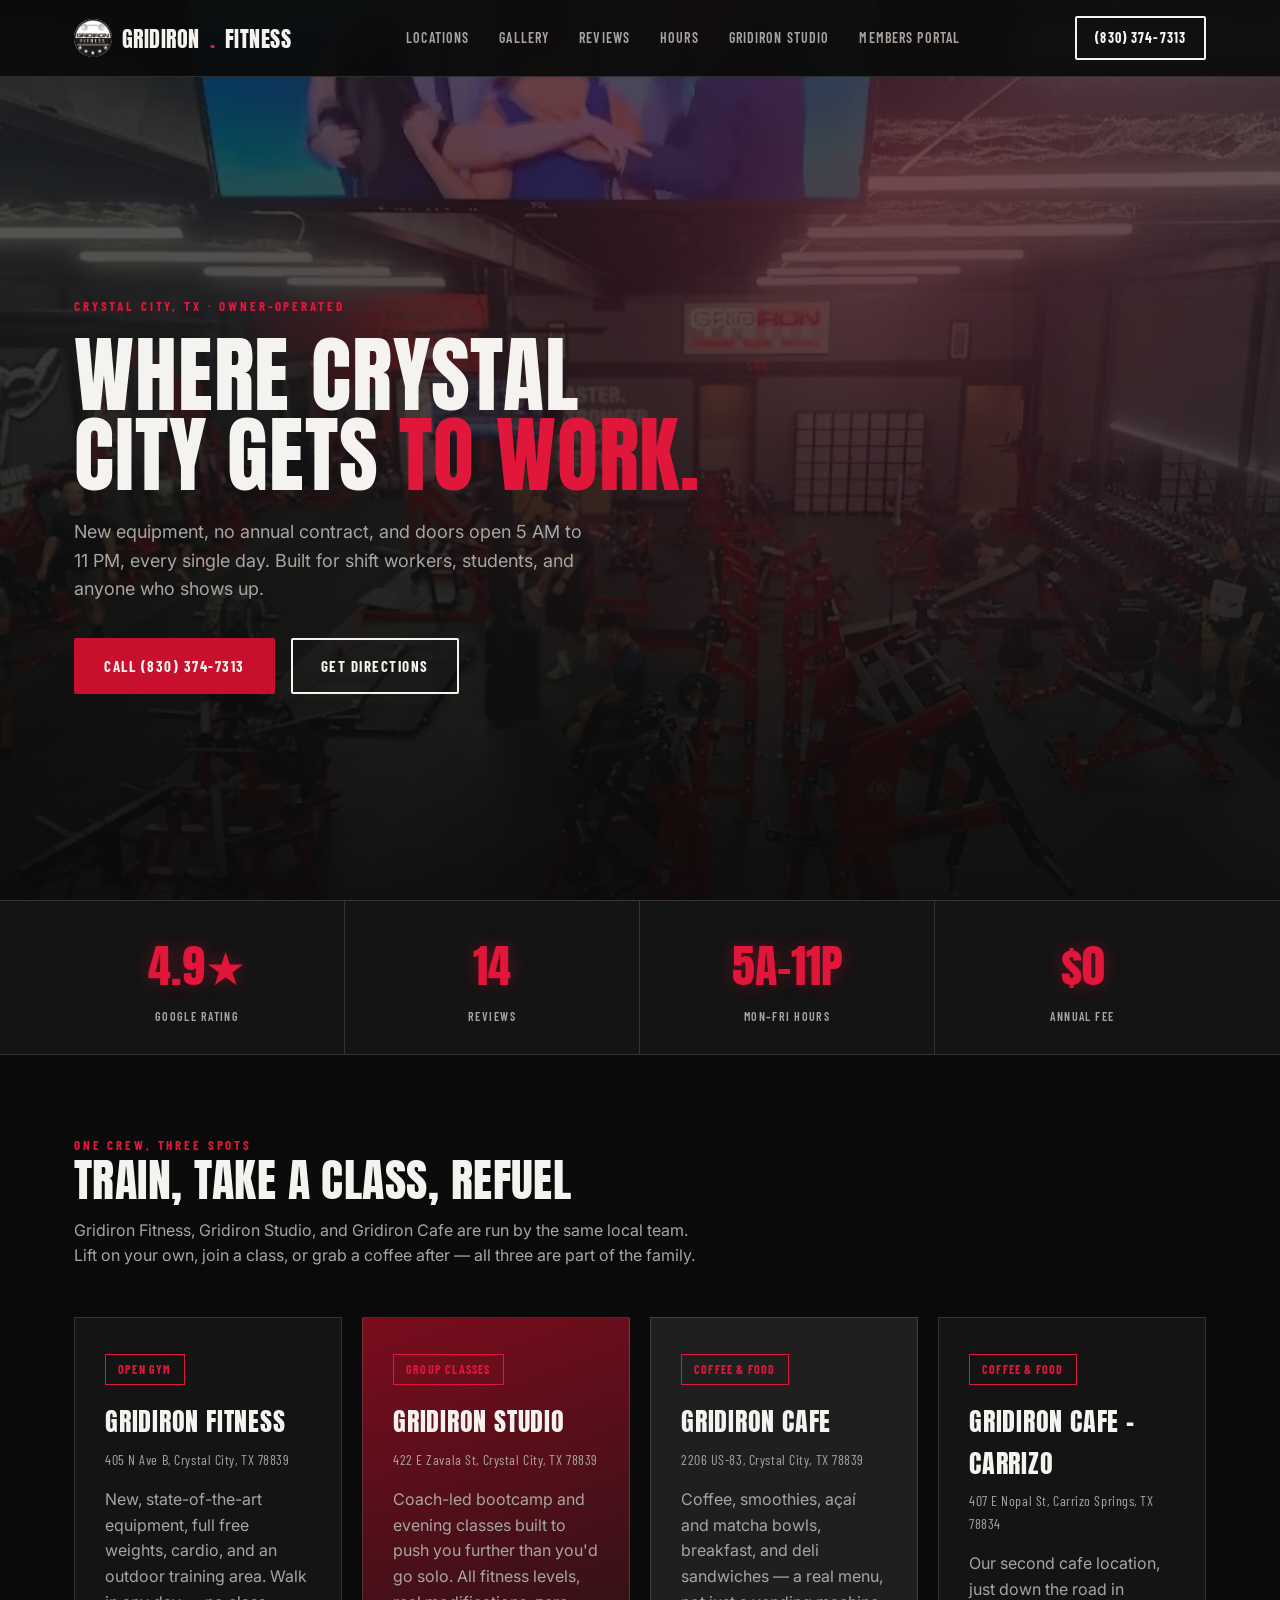
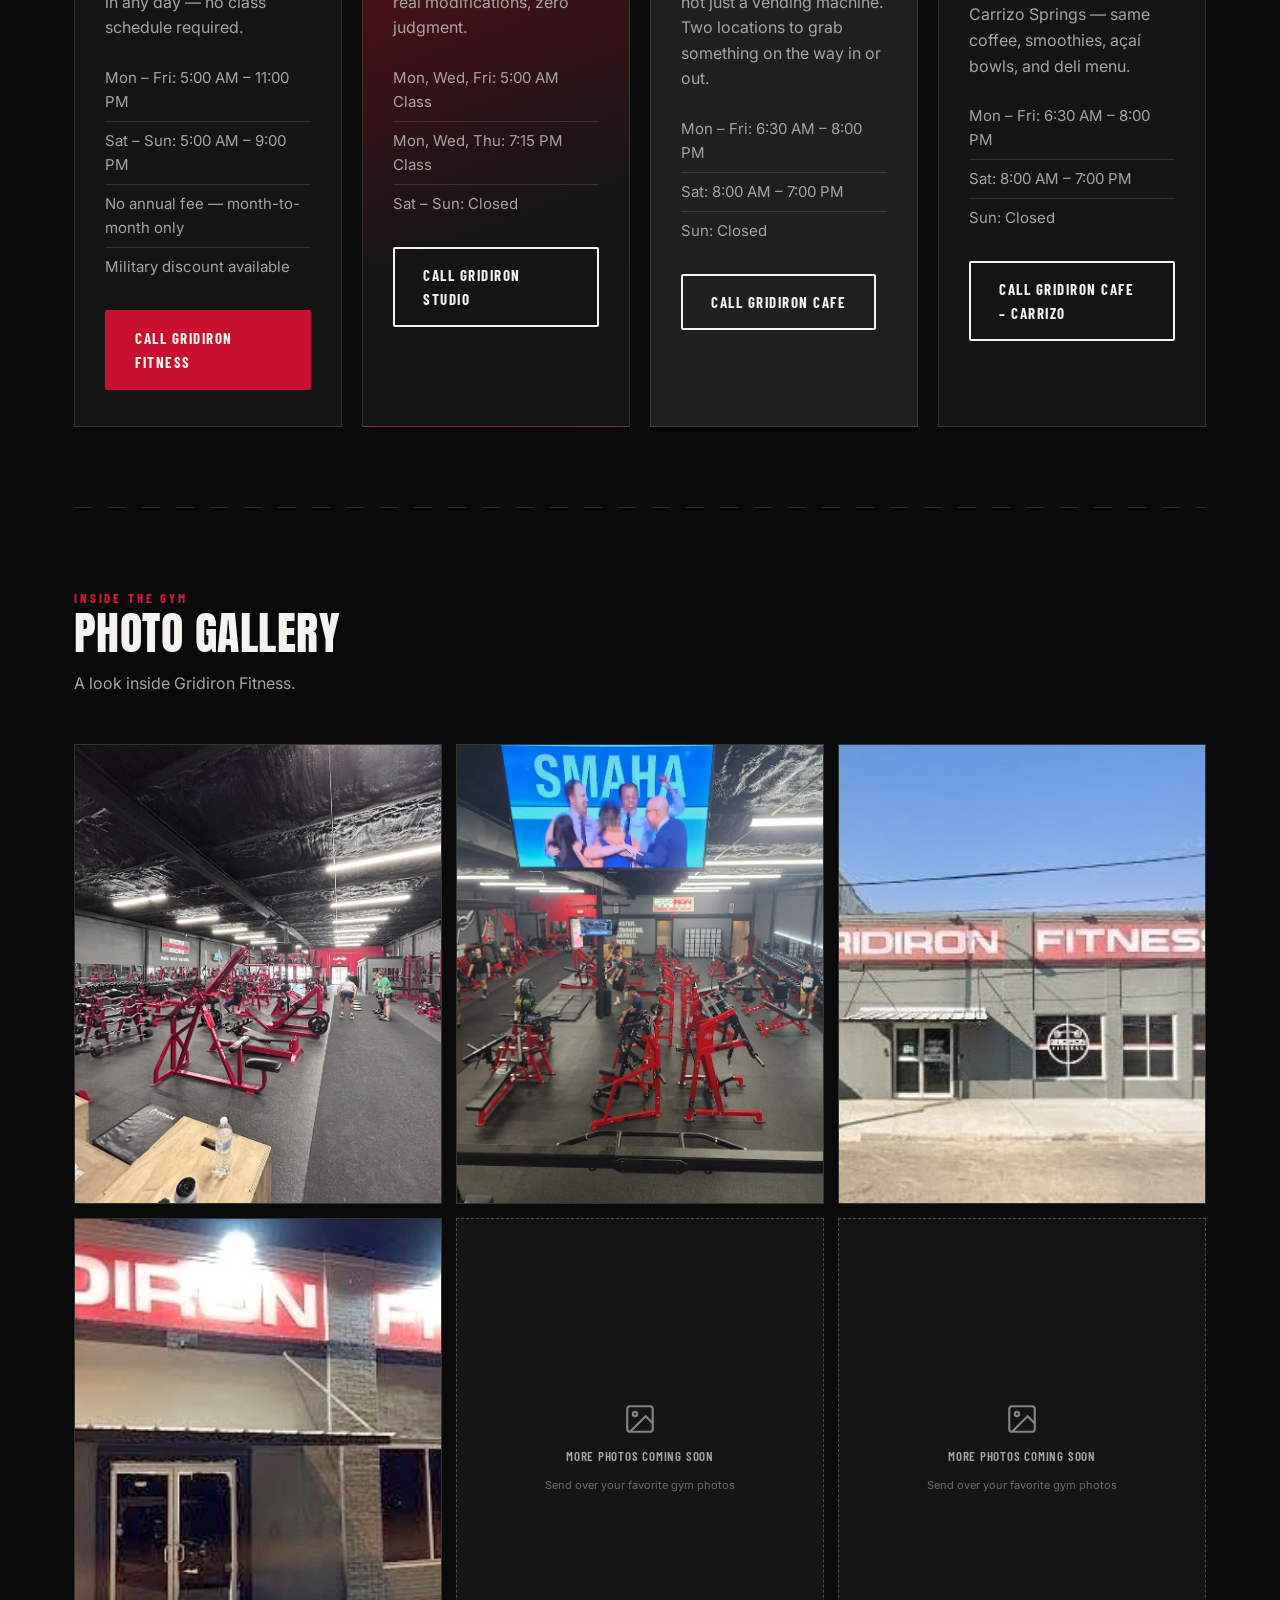
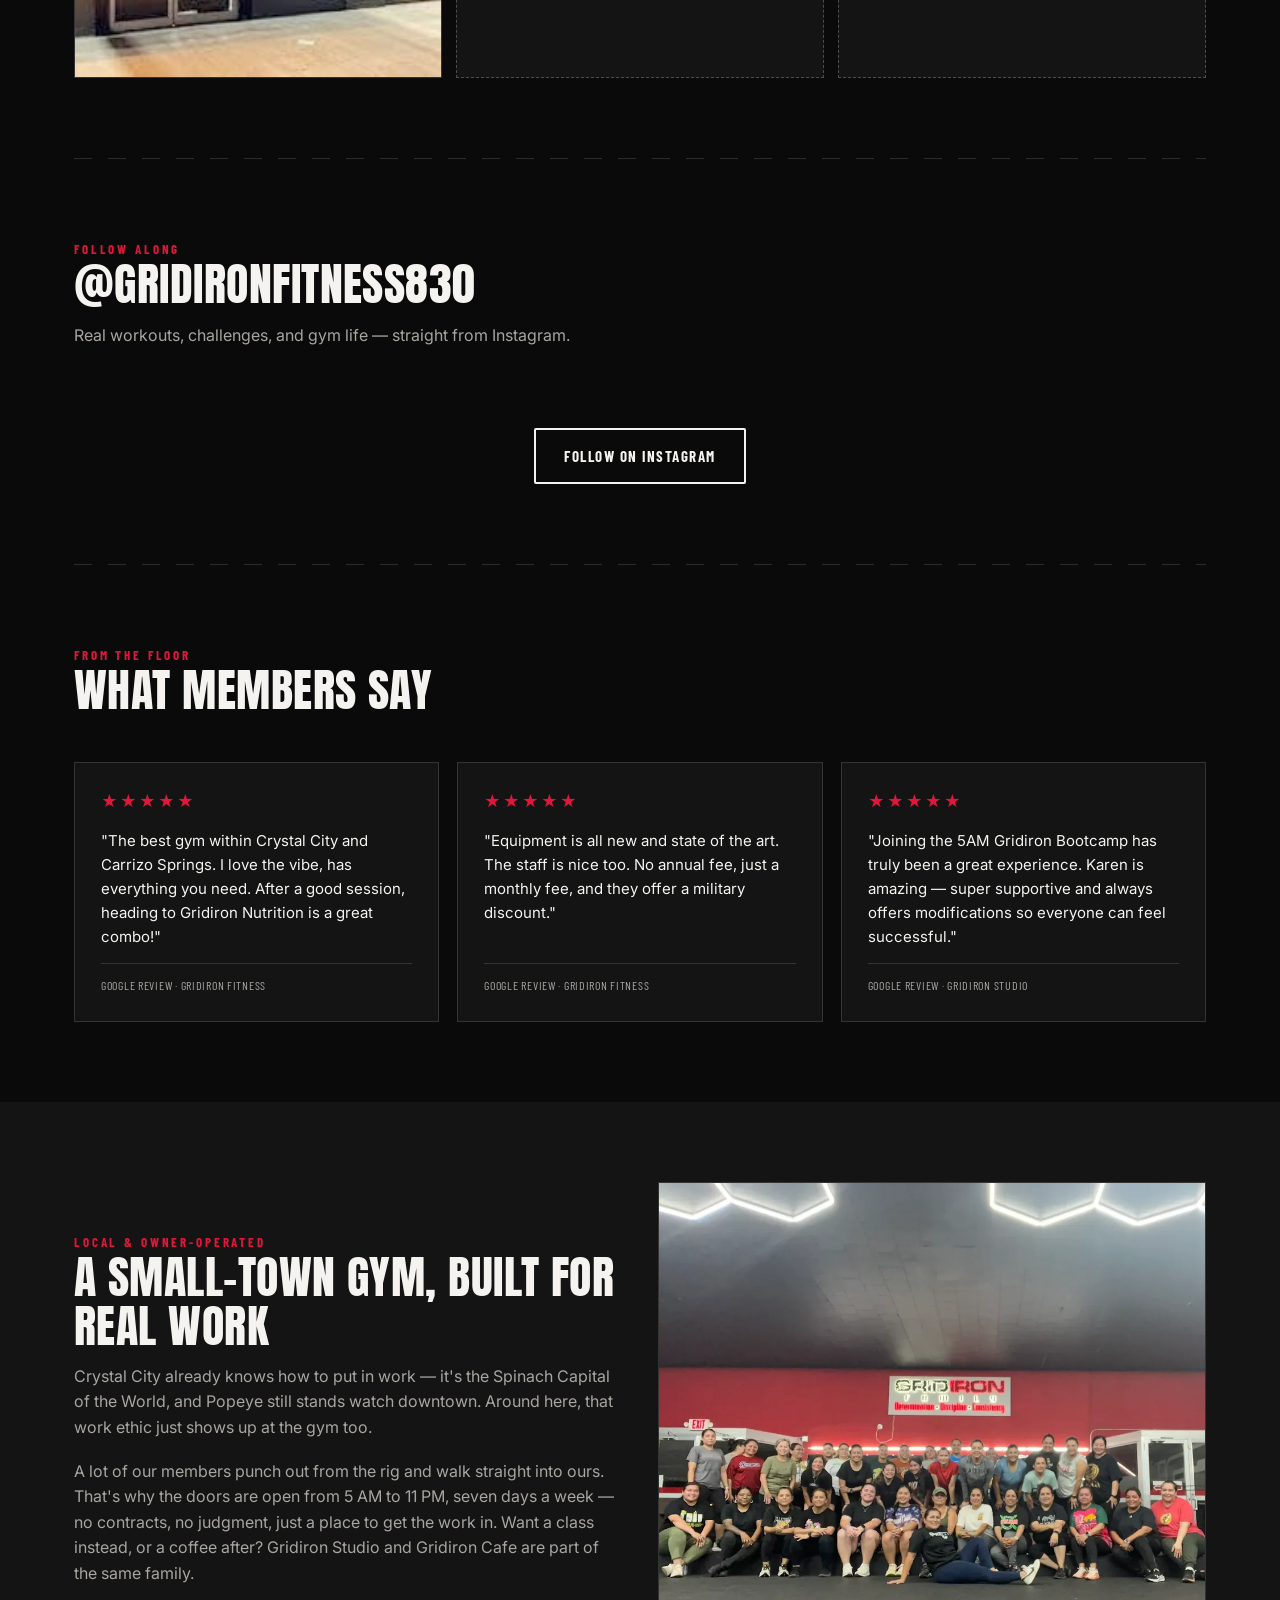
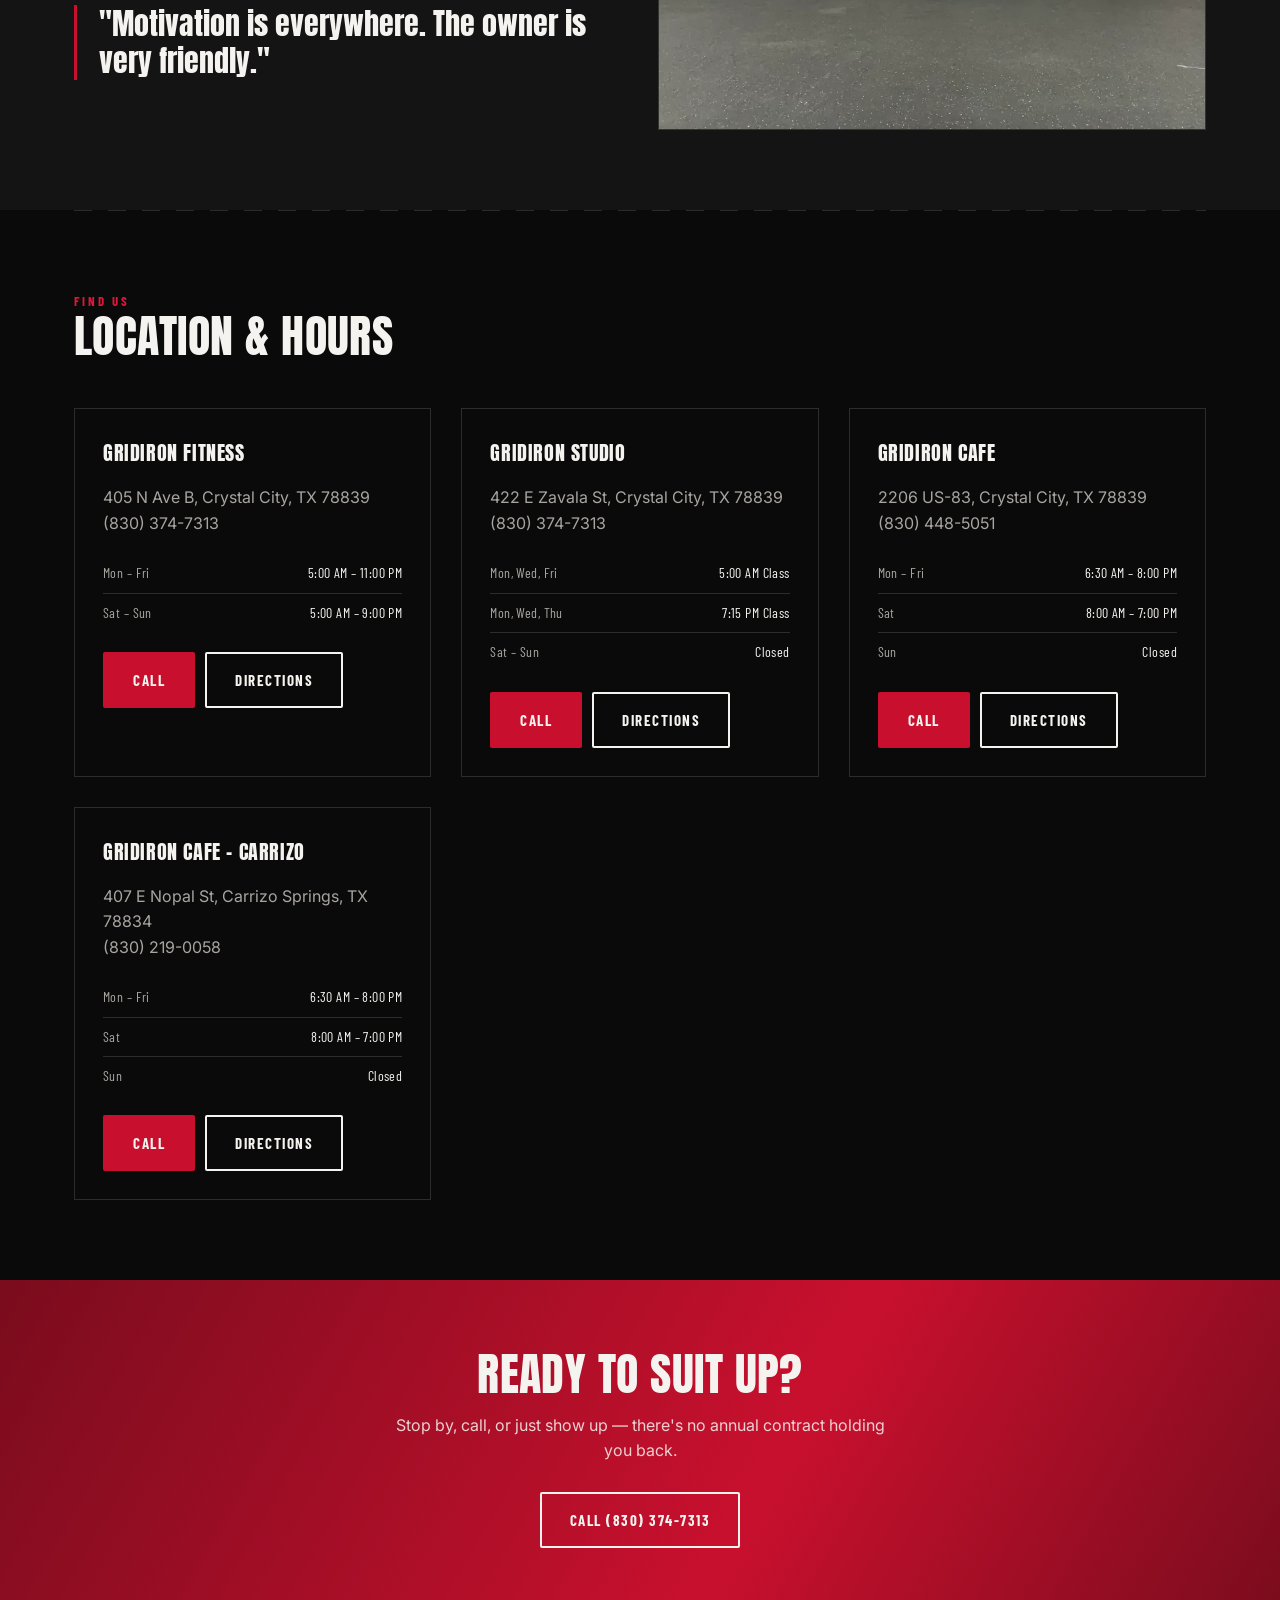
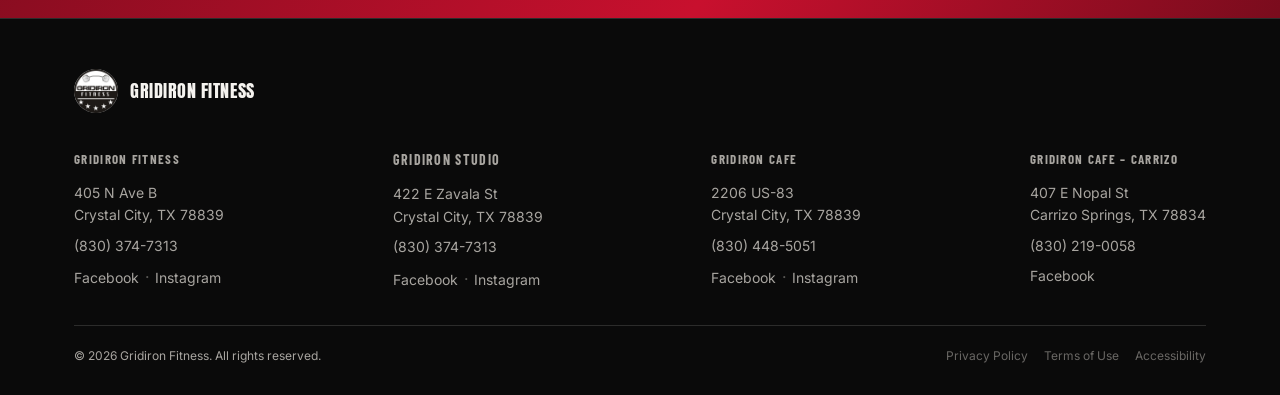
==== commit 46eb37fe: "Add files via upload" ====
--- a/index.html
+++ b/index.html
@@ -7,7 +7,7 @@
 <link rel="apple-touch-icon" href="images/favicon.webp">
 <meta name="theme-color" content="#c8102e">
 <title>Gridiron Fitness | 24/7-Friendly Gym in Crystal City, TX | (830) 374-7313</title>
-<meta name="description" content="Gridiron Fitness in Crystal City, TX — 4.9★ rated gym open 5 AM–11 PM daily. New equipment, no annual fee, military discount, group classes at Gridiron Studio, and coffee at Gridiron Cafe. Built for oilfield workers and small-town grit.">
+<meta name="description" content="Gridiron Fitness in Crystal City, TX — 4.9★ rated gym open 5 AM–11 PM Mon–Fri, 5 AM–9 PM weekends. New equipment, no annual fee, military discount, group classes at Gridiron Studio, and coffee at Gridiron Cafe. Built for oilfield workers and small-town grit.">
 <meta name="keywords" content="gym Crystal City TX, Gridiron Fitness, Gridiron Studio, Gridiron Cafe, Zavala County gym, oilfield gym Texas, 24 hour gym Crystal City, fitness center Crystal City TX, bootcamp classes Crystal City, coffee shop Crystal City TX">
 <meta name="author" content="Gridiron Fitness">
 <meta name="robots" content="index, follow">
@@ -15,7 +15,7 @@
 
 <meta property="og:type" content="local.business">
 <meta property="og:title" content="Gridiron Fitness | Crystal City, TX">
-<meta property="og:description" content="4.9★ rated gym in Crystal City, TX. Open 5 AM–11 PM daily, new equipment, no annual fee, and a sister studio for group classes. Built for hard workers.">
+<meta property="og:description" content="4.9★ rated gym in Crystal City, TX. Open 5 AM–11 PM Mon–Fri (5 AM–9 PM weekends), new equipment, no annual fee, and a sister studio for group classes. Built for hard workers.">
 <meta property="og:url" content="https://gridironfitnesstx.com/">
 <meta property="og:image" content="https://gridironfitnesstx.com/images/inside-gridiron-fitness-gym-floor-in-crystal-city-tx.webp">
 <meta property="og:image:width" content="1200">
@@ -25,7 +25,7 @@
 
 <meta name="twitter:card" content="summary_large_image">
 <meta name="twitter:title" content="Gridiron Fitness | Crystal City, TX">
-<meta name="twitter:description" content="4.9★ rated gym in Crystal City, TX. New equipment, no annual fee, military discount. Open 5 AM–11 PM daily. Call (830) 374-7313.">
+<meta name="twitter:description" content="4.9★ rated gym in Crystal City, TX. New equipment, no annual fee, military discount. Open 5 AM–11 PM Mon–Fri, 5 AM–9 PM weekends. Call (830) 374-7313.">
 <meta name="twitter:image" content="https://gridironfitnesstx.com/images/inside-gridiron-fitness-gym-floor-in-crystal-city-tx.webp">
 <script type="application/ld+json">
 {
@@ -51,7 +51,7 @@
         "latitude": 28.680258699999996,
         "longitude": -99.83045030000001
       },
-      "openingHours": "Mo-Su 05:00-23:00",
+      "openingHours": ["Mo-Fr 05:00-23:00", "Sa-Su 05:00-21:00"],
       "priceRange": "$$",
       "aggregateRating": {
         "@type": "AggregateRating",
@@ -65,7 +65,7 @@
       "@type": "HealthClub",
       "name": "Gridiron Studio",
       "description": "Group fitness studio in Crystal City, TX offering 5 AM bootcamp and evening classes for all fitness levels.",
-      "url": "https://gridironfitnesstx.com/#facilities",
+      "url": "https://gridironfitnesstx.com/studio.html",
       "telephone": "+18303747313",
       "address": {
         "@type": "PostalAddress",
@@ -114,6 +114,24 @@
         "reviewCount": "14",
         "bestRating": "5"
       }
+    },
+    {
+      "@type": "CafeOrCoffeeShop",
+      "name": "Gridiron Cafe – Carrizo",
+      "description": "Second Gridiron Cafe location in Carrizo Springs, TX, serving coffee, smoothies, açaí bowls, and a deli menu.",
+      "url": "https://gridironfitnesstx.com/#facilities",
+      "telephone": "+18302190058",
+      "address": {
+        "@type": "PostalAddress",
+        "streetAddress": "407 E Nopal St",
+        "addressLocality": "Carrizo Springs",
+        "addressRegion": "TX",
+        "postalCode": "78834",
+        "addressCountry": "US"
+      },
+      "priceRange": "$",
+      "openingHours": ["Mo-Fr 06:30-20:00", "Sa 08:00-19:00"],
+      "sameAs": ["https://facebook.com/gridironcafecs"]
     }
   ]
 }
@@ -135,6 +153,8 @@
       <a href="#gallery">Gallery</a>
       <a href="#reviews">Reviews</a>
       <a href="#location">Hours</a>
+      <a href="studio.html">Gridiron Studio</a>
+      <a href="members.html">Members Portal</a>
     </div>
     <a href="tel:+18303747313" class="nav-cta">(830) 374-7313</a>
     <button class="burger" id="burgerBtn" aria-label="Open menu">
@@ -146,6 +166,8 @@
     <a href="#gallery">Gallery</a>
     <a href="#reviews">Reviews</a>
     <a href="#location">Hours</a>
+    <a href="studio.html">Gridiron Studio</a>
+    <a href="members.html">Members Portal</a>
     <a href="tel:+18303747313" class="cta">Call (830) 374-7313</a>
   </div>
 </header>
@@ -175,7 +197,7 @@
     </div>
     <div class="score-cell">
       <div class="score-num">5A–11P</div>
-      <div class="score-label">Open Daily</div>
+      <div class="score-label">Mon–Fri Hours</div>
     </div>
     <div class="score-cell">
       <div class="score-num">$0</div>
@@ -198,7 +220,8 @@
         <div class="facility-meta">405 N Ave B, Crystal City, TX 78839</div>
         <p>New, state-of-the-art equipment, full free weights, cardio, and an outdoor training area. Walk in any day — no class schedule required.</p>
         <ul>
-          <li>Open 5:00 AM – 11:00 PM, 7 days a week</li>
+          <li>Mon – Fri: 5:00 AM – 11:00 PM</li>
+          <li>Sat – Sun: 5:00 AM – 9:00 PM</li>
           <li>No annual fee — month-to-month only</li>
           <li>Military discount available</li>
         </ul>
@@ -212,9 +235,9 @@
         <div class="facility-meta">422 E Zavala St, Crystal City, TX 78839</div>
         <p>Coach-led bootcamp and evening classes built to push you further than you'd go solo. All fitness levels, real modifications, zero judgment.</p>
         <ul>
-          <li>5:00 AM Bootcamp, Monday–Friday</li>
-          <li>Evening sessions, Monday–Friday</li>
-          <li>Member access Monday–Friday</li>
+          <li>Mon, Wed, Fri: 5:00 AM Class</li>
+          <li>Mon, Wed, Thu: 7:15 PM Class</li>
+          <li>Sat – Sun: Closed</li>
         </ul>
         <div class="facility-actions">
           <a href="tel:+18303747313" class="btn btn-outline">Call Gridiron Studio</a>
@@ -234,6 +257,20 @@
           <a href="tel:+18304485051" class="btn btn-outline">Call Gridiron Cafe</a>
         </div>
       </div>
+      <div class="facility-card dark reveal">
+        <span class="facility-tag">Coffee &amp; Food</span>
+        <h3>Gridiron Cafe – Carrizo</h3>
+        <div class="facility-meta">407 E Nopal St, Carrizo Springs, TX 78834</div>
+        <p>Our second cafe location, just down the road in Carrizo Springs — same coffee, smoothies, açaí bowls, and deli menu.</p>
+        <ul>
+          <li>Mon – Fri: 6:30 AM – 8:00 PM</li>
+          <li>Sat: 8:00 AM – 7:00 PM</li>
+          <li>Sun: Closed</li>
+        </ul>
+        <div class="facility-actions">
+          <a href="tel:+18302190058" class="btn btn-outline">Call Gridiron Cafe – Carrizo</a>
+        </div>
+      </div>
     </div>
   </div>
 </section>
@@ -245,7 +282,7 @@
     <div class="section-head reveal">
       <div class="eyebrow">Inside The Gym</div>
       <h2>Photo Gallery</h2>
-      <p>A look inside Gridiron Fitness, Gridiron Studio, and Gridiron Cafe.</p>
+      <p>A look inside Gridiron Fitness.</p>
     </div>
     <div class="gallery-grid">
             <div class="gallery-item reveal" onclick="openLightbox(this)">
@@ -255,16 +292,20 @@
         <img src="images/free-weights-and-equipment-at-gridiron-fitness.webp" alt="Free weights and equipment at Gridiron Fitness" loading="lazy">
       </div>
             <div class="gallery-item reveal" onclick="openLightbox(this)">
-        <img src="images/gridiron-studio-class-group-at-crystal-city-tx.webp" alt="Gridiron Studio class group at Crystal City, TX" loading="lazy">
+        <img src="images/gridiron-fitness-storefront-crystal-city-tx.jpg" alt="Gridiron Fitness storefront in Crystal City, TX" loading="lazy">
       </div>
             <div class="gallery-item reveal" onclick="openLightbox(this)">
-        <img src="images/gridiron-cafe-menu-board-in-crystal-city-tx.webp" alt="Gridiron Cafe menu board in Crystal City, TX" loading="lazy">
-      </div>
-            <div class="gallery-item reveal" onclick="openLightbox(this)">
-        <img src="images/seating-area-at-gridiron-cafe-crystal-city-tx.webp" alt="Seating area at Gridiron Cafe, Crystal City, TX" loading="lazy">
-      </div>
-            <div class="gallery-item reveal" onclick="openLightbox(this)">
-        <img src="images/gridiron-studio-wall.webp" alt="Gridiron Studio training floor with signature wall mural" loading="lazy">
+        <img src="images/gridiron-fitness-entrance-at-night-crystal-city-tx.jpg" alt="Gridiron Fitness entrance lit up at night in Crystal City, TX" loading="lazy">
+      </div>
+            <div class="gallery-item reveal photo-placeholder">
+        <svg viewBox="0 0 24 24" fill="none" stroke="currentColor" stroke-width="1.5"><rect x="3" y="3" width="18" height="18" rx="2"/><circle cx="8.5" cy="8.5" r="1.5"/><path d="M21 15l-5-5L5 21"/></svg>
+        <p>More Photos Coming Soon</p>
+        <small>Send over your favorite gym photos</small>
+      </div>
+            <div class="gallery-item reveal photo-placeholder">
+        <svg viewBox="0 0 24 24" fill="none" stroke="currentColor" stroke-width="1.5"><rect x="3" y="3" width="18" height="18" rx="2"/><circle cx="8.5" cy="8.5" r="1.5"/><path d="M21 15l-5-5L5 21"/></svg>
+        <p>More Photos Coming Soon</p>
+        <small>Send over your favorite gym photos</small>
       </div>
     </div>
   </div>
@@ -329,7 +370,7 @@
         <div class="bio-quote">"Motivation is everywhere. The owner is very friendly."</div>
       </div>
             <div class="gallery-item bio-photo-slot reveal">
-        <img src="images/the-gridiron-fitness-team-and-members-in-crystal-city-tx.webp" alt="The Gridiron Fitness team and members in Crystal City, TX" loading="lazy">
+        <img src="images/the-gridiron-fitness-team-and-members-in-crystal-city-tx.webp" alt="The Gridiron Fitness team and members in Crystal City, TX" loading="lazy" style="object-position: 20.3% center;">
       </div>
     </div>
   </div>
@@ -347,7 +388,8 @@
       <div class="info-block reveal">
         <h3>Gridiron Fitness</h3>
         <p style="margin-bottom:18px; color:var(--white-dim);">405 N Ave B, Crystal City, TX 78839<br>(830) 374-7313</p>
-        <div class="hours-row"><span>Mon – Sun</span><span>5:00 AM – 11:00 PM</span></div>
+        <div class="hours-row"><span>Mon – Fri</span><span>5:00 AM – 11:00 PM</span></div>
+        <div class="hours-row"><span>Sat – Sun</span><span>5:00 AM – 9:00 PM</span></div>
         <div style="margin-top:20px; display:flex; gap:10px; flex-wrap:wrap;">
           <a href="tel:+18303747313" class="btn btn-primary">Call</a>
           <a href="https://www.google.com/maps/search/?api=1&query=405+N+Ave+B+Crystal+City+TX+78839" target="_blank" rel="noopener" class="btn btn-outline">Directions</a>
@@ -356,7 +398,8 @@
       <div class="info-block reveal">
         <h3>Gridiron Studio</h3>
         <p style="margin-bottom:18px; color:var(--white-dim);">422 E Zavala St, Crystal City, TX 78839<br>(830) 374-7313</p>
-        <div class="hours-row"><span>Mon – Fri</span><span>Member Access</span></div>
+        <div class="hours-row"><span>Mon, Wed, Fri</span><span>5:00 AM Class</span></div>
+        <div class="hours-row"><span>Mon, Wed, Thu</span><span>7:15 PM Class</span></div>
         <div class="hours-row"><span>Sat – Sun</span><span>Closed</span></div>
         <div style="margin-top:20px; display:flex; gap:10px; flex-wrap:wrap;">
           <a href="tel:+18303747313" class="btn btn-primary">Call</a>
@@ -374,6 +417,17 @@
           <a href="https://www.google.com/maps/search/?api=1&query=2206+US-83+Crystal+City+TX+78839" target="_blank" rel="noopener" class="btn btn-outline">Directions</a>
         </div>
       </div>
+      <div class="info-block reveal">
+        <h3>Gridiron Cafe – Carrizo</h3>
+        <p style="margin-bottom:18px; color:var(--white-dim);">407 E Nopal St, Carrizo Springs, TX 78834<br>(830) 219-0058</p>
+        <div class="hours-row"><span>Mon – Fri</span><span>6:30 AM – 8:00 PM</span></div>
+        <div class="hours-row"><span>Sat</span><span>8:00 AM – 7:00 PM</span></div>
+        <div class="hours-row"><span>Sun</span><span>Closed</span></div>
+        <div style="margin-top:20px; display:flex; gap:10px; flex-wrap:wrap;">
+          <a href="tel:+18302190058" class="btn btn-primary">Call</a>
+          <a href="https://www.google.com/maps/search/?api=1&query=407+E+Nopal+St+Carrizo+Springs+TX+78834" target="_blank" rel="noopener" class="btn btn-outline">Directions</a>
+        </div>
+      </div>
     </div>
   </div>
 </section>
@@ -395,24 +449,25 @@
         <h4>Gridiron Fitness</h4>
         <p>405 N Ave B<br>Crystal City, TX 78839</p>
         <a href="tel:+18303747313">(830) 374-7313</a>
+        <div class="footer-social-line"><a href="https://www.facebook.com/gridironfitnesstx/" target="_blank" rel="noopener">Facebook</a><span class="sep">·</span><a href="https://www.instagram.com/gridironfitness830/" target="_blank" rel="noopener">Instagram</a></div>
       </div>
       <div class="footer-col">
-        <h4>Gridiron Studio</h4>
+        <h4><a href="studio.html">Gridiron Studio</a></h4>
         <p>422 E Zavala St<br>Crystal City, TX 78839</p>
         <a href="tel:+18303747313">(830) 374-7313</a>
+        <div class="footer-social-line"><a href="https://www.facebook.com/gridironfitnesstx/" target="_blank" rel="noopener">Facebook</a><span class="sep">·</span><a href="https://www.instagram.com/gridironfitness830/" target="_blank" rel="noopener">Instagram</a></div>
       </div>
       <div class="footer-col">
         <h4>Gridiron Cafe</h4>
         <p>2206 US-83<br>Crystal City, TX 78839</p>
         <a href="tel:+18304485051">(830) 448-5051</a>
+        <div class="footer-social-line"><a href="https://www.facebook.com/GridironNutrition830/" target="_blank" rel="noopener">Facebook</a><span class="sep">·</span><a href="https://www.instagram.com/gridiron_cafe/" target="_blank" rel="noopener">Instagram</a></div>
       </div>
       <div class="footer-col">
-        <h4>Follow</h4>
-        <div class="social-row">
-          <a href="https://www.facebook.com/gridironfitnesstx/" target="_blank" rel="noopener" aria-label="Facebook">
-            <svg width="16" height="16" viewBox="0 0 24 24" fill="currentColor"><path d="M22 12a10 10 0 1 0-11.5 9.9v-7H7.9V12h2.6V9.8c0-2.6 1.5-4 3.9-4 1.1 0 2.3.2 2.3.2v2.5h-1.3c-1.3 0-1.7.8-1.7 1.6V12h2.8l-.4 2.9h-2.4v7A10 10 0 0 0 22 12z"/></svg>
-          </a>
-        </div>
+        <h4>Gridiron Cafe – Carrizo</h4>
+        <p>407 E Nopal St<br>Carrizo Springs, TX 78834</p>
+        <a href="tel:+18302190058">(830) 219-0058</a>
+        <a href="https://facebook.com/gridironcafecs" target="_blank" rel="noopener">Facebook</a>
       </div>
     </div>
     <div class="footer-legal">
@@ -451,6 +506,7 @@
   if(e.target.id === 'lightbox') closeLightbox();
 });
 
+
 const revealEls = document.querySelectorAll('.reveal');
 const io = new IntersectionObserver((entries) => {
   entries.forEach(entry => {
--- a/styles.css
+++ b/styles.css
@@ -115,6 +115,64 @@
   .nav-cta{display:inline-block;}
   .burger{display:none;}
 }
+
+/* NAV DROPDOWN — Gridiron Studio schedule */
+.nav-dropdown{position:relative;}
+.nav-dropdown-trigger{
+  display:flex; align-items:center; gap:5px;
+  background:none; border:none; cursor:pointer;
+  font-family:'Barlow Condensed',sans-serif; font-weight:600; text-transform:uppercase; letter-spacing:0.08em; font-size:14px;
+  color:var(--white-dim);
+  padding:0;
+}
+.nav-dropdown-trigger:hover, .nav-dropdown.open .nav-dropdown-trigger{color:var(--white);}
+.nav-dropdown-trigger svg{width:10px; height:10px; transition:transform .2s ease;}
+.nav-dropdown.open .nav-dropdown-trigger svg{transform:rotate(180deg);}
+.nav-dropdown-panel{
+  position:absolute; top:calc(100% + 16px); right:0;
+  width:300px;
+  background:var(--black-2); border:1px solid var(--line);
+  padding:22px;
+  opacity:0; visibility:hidden; transform:translateY(8px);
+  transition:opacity .18s ease, transform .18s ease, visibility .18s;
+  z-index:250;
+}
+.nav-dropdown.open .nav-dropdown-panel,
+.nav-dropdown:hover .nav-dropdown-panel,
+.nav-dropdown:focus-within .nav-dropdown-panel{
+  opacity:1; visibility:visible; transform:translateY(0);
+}
+.nav-dropdown-panel .facility-tag{margin-bottom:12px;}
+.nav-dropdown-panel h4{
+  font-family:'Anton',sans-serif; font-size:17px; text-transform:uppercase; letter-spacing:0.02em; color:var(--white); margin-bottom:14px;
+}
+.nav-dropdown-panel .hours-row{font-size:13px;}
+.nav-dropdown-panel .schedule-note{
+  font-size:12px; color:var(--white-dim); margin:14px 0 16px; line-height:1.5;
+}
+.nav-dropdown-panel .btn{width:100%; justify-content:center; font-size:13px; padding:11px 20px;}
+
+/* Mobile accordion version, inside .mobile-menu */
+.mobile-dropdown{border-top:1px solid var(--line);}
+.mobile-dropdown-trigger{
+  width:100%; display:flex; align-items:center; justify-content:space-between;
+  padding:16px 24px; background:none; border:none; cursor:pointer;
+  font-family:'Barlow Condensed',sans-serif; font-weight:600; text-transform:uppercase; letter-spacing:0.08em; font-size:15px;
+  color:var(--white-dim);
+}
+.mobile-dropdown-trigger svg{width:11px; height:11px; transition:transform .2s ease;}
+.mobile-dropdown.open .mobile-dropdown-trigger svg{transform:rotate(180deg);}
+.mobile-dropdown.open .mobile-dropdown-trigger{color:var(--white);}
+.mobile-dropdown-panel{
+  display:none;
+  padding:0 24px 20px;
+}
+.mobile-dropdown.open .mobile-dropdown-panel{display:block;}
+.mobile-dropdown-panel .hours-row{font-size:13px;}
+.mobile-dropdown-panel .schedule-note{
+  font-size:12px; color:var(--white-dim); margin:12px 0 16px; line-height:1.5;
+}
+.mobile-dropdown-panel .btn{width:100%; justify-content:center; font-size:13px; padding:11px 20px;}
 
 /* HERO */
 .hero{
@@ -163,6 +221,13 @@
 .hero-sub{font-size:18px; max-width:520px; margin-bottom:34px;}
 .hero-actions{display:flex; flex-wrap:wrap; gap:14px;}
 
+/* Rotating hero headline */
+.hero h1.rotator{transition:opacity .45s ease;}
+.hero h1.rotator.fade{opacity:0;}
+@media(prefers-reduced-motion: reduce){
+  .hero h1.rotator{transition:none;}
+}
+
 /* photo upload note for hero (visible only as html comment guidance) */
 .hero-photo-note{
   margin-top:28px; font-size:13px; color:var(--white-dim);
@@ -231,7 +296,8 @@
 /* FACILITIES (three spots) */
 .facility-grid{display:grid; grid-template-columns:1fr; gap:20px;}
 @media(min-width:700px){.facility-grid{grid-template-columns:repeat(2,1fr);}}
-@media(min-width:1040px){.facility-grid{grid-template-columns:repeat(3,1fr);}}
+@media(min-width:1040px){.facility-grid{grid-template-columns:repeat(2,1fr);}}
+@media(min-width:1280px){.facility-grid{grid-template-columns:repeat(4,1fr);}}
 .facility-card{
   padding:36px 30px;
   border:1px solid var(--line);
@@ -315,6 +381,10 @@
 .footer-legal a{color:rgba(168,165,160,0.6);}
 .footer-legal a:hover{color:var(--white);}
 
+.footer-social-line{margin-top:2px;}
+.footer-social-line a{display:inline; margin-bottom:0;}
+.footer-social-line .sep{color:rgba(168,165,160,0.5); margin:0 6px;}
+
 /* LIGHTBOX */
 .lightbox{
   position:fixed; inset:0; background:rgba(10,10,10,0.94); z-index:500;
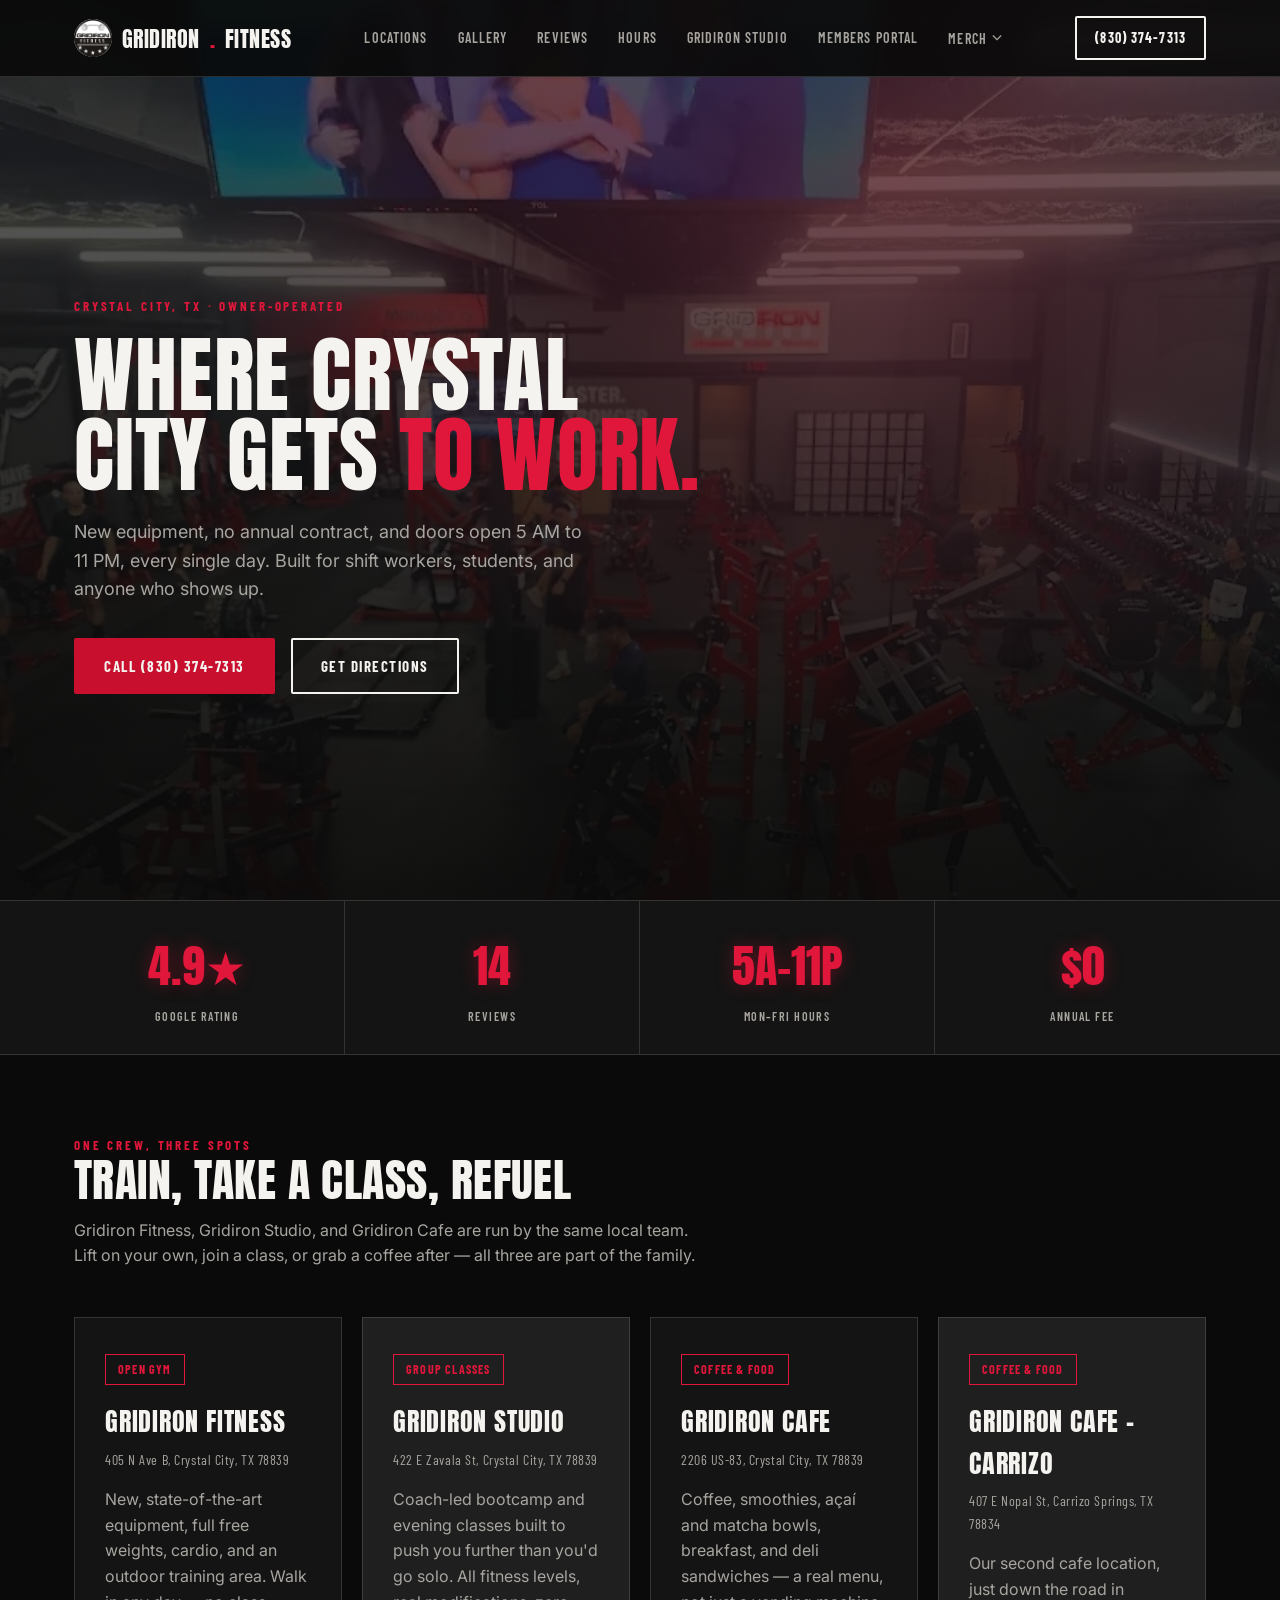
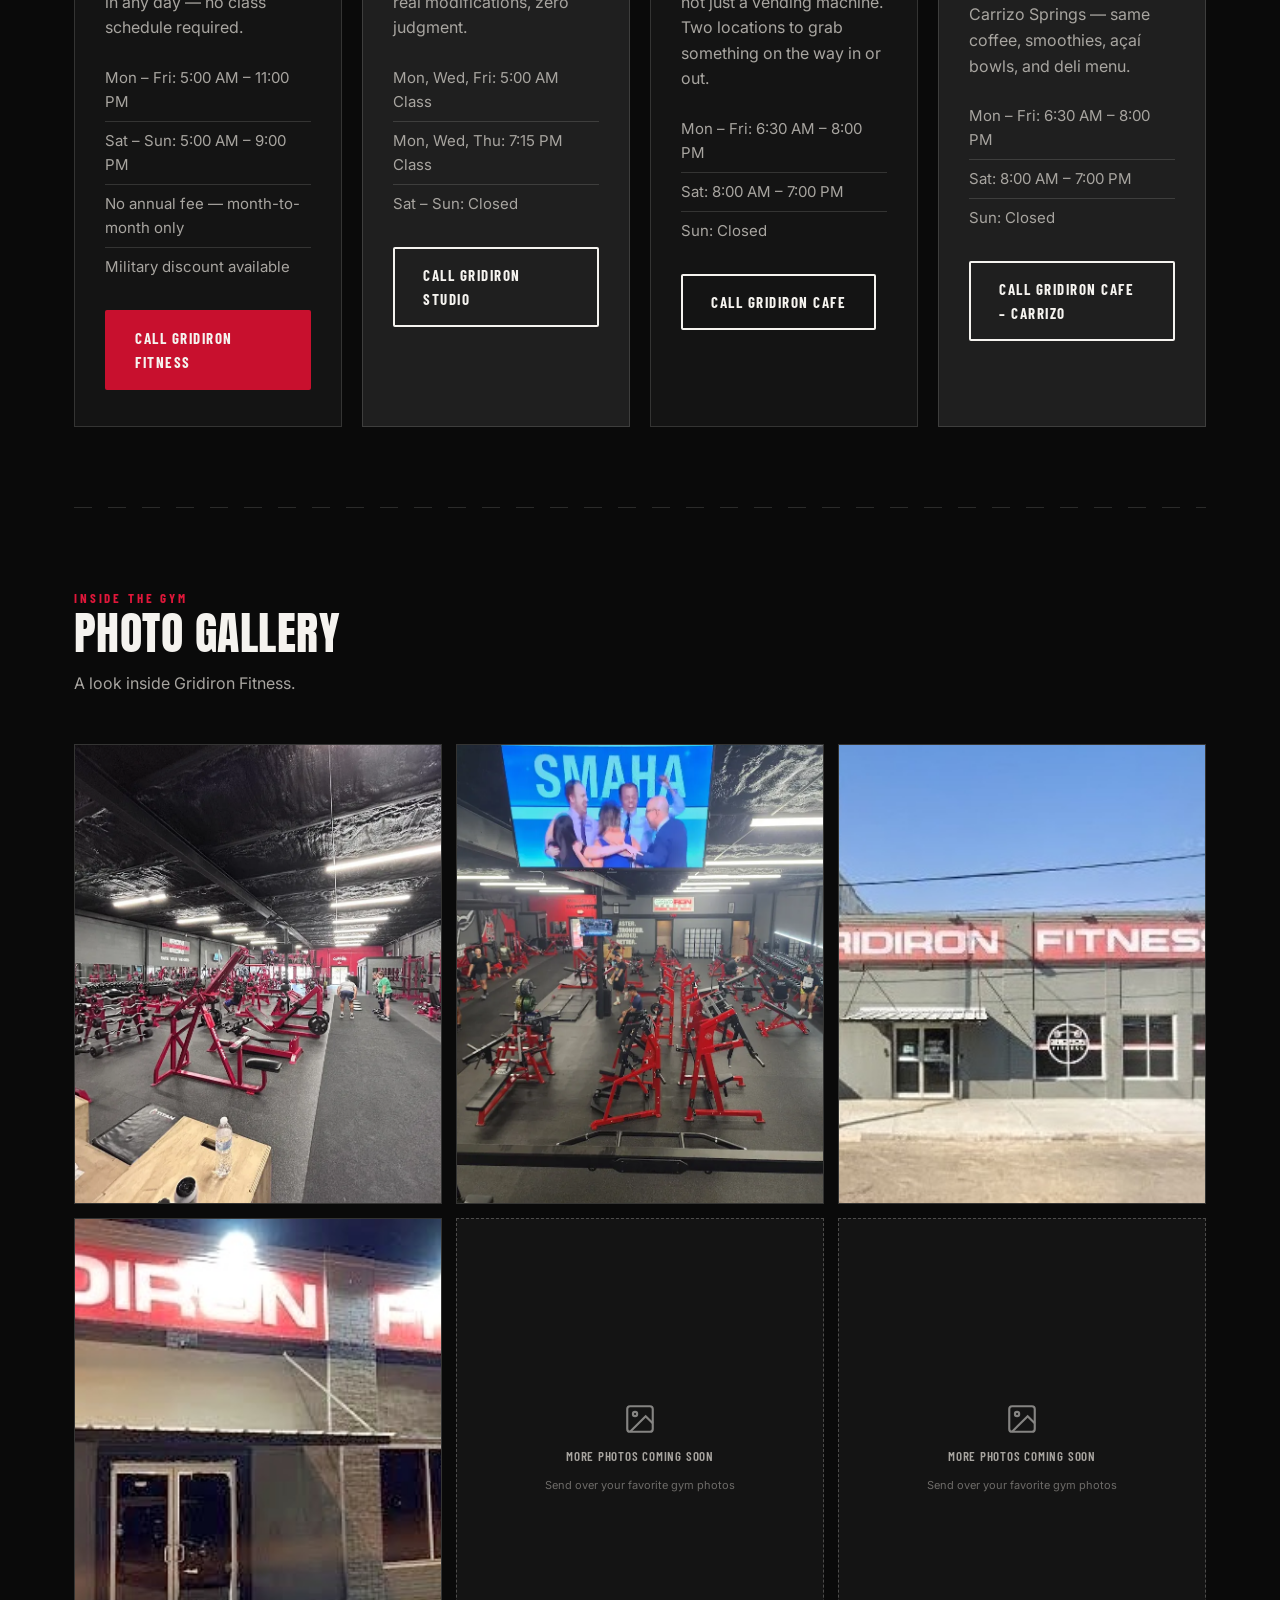
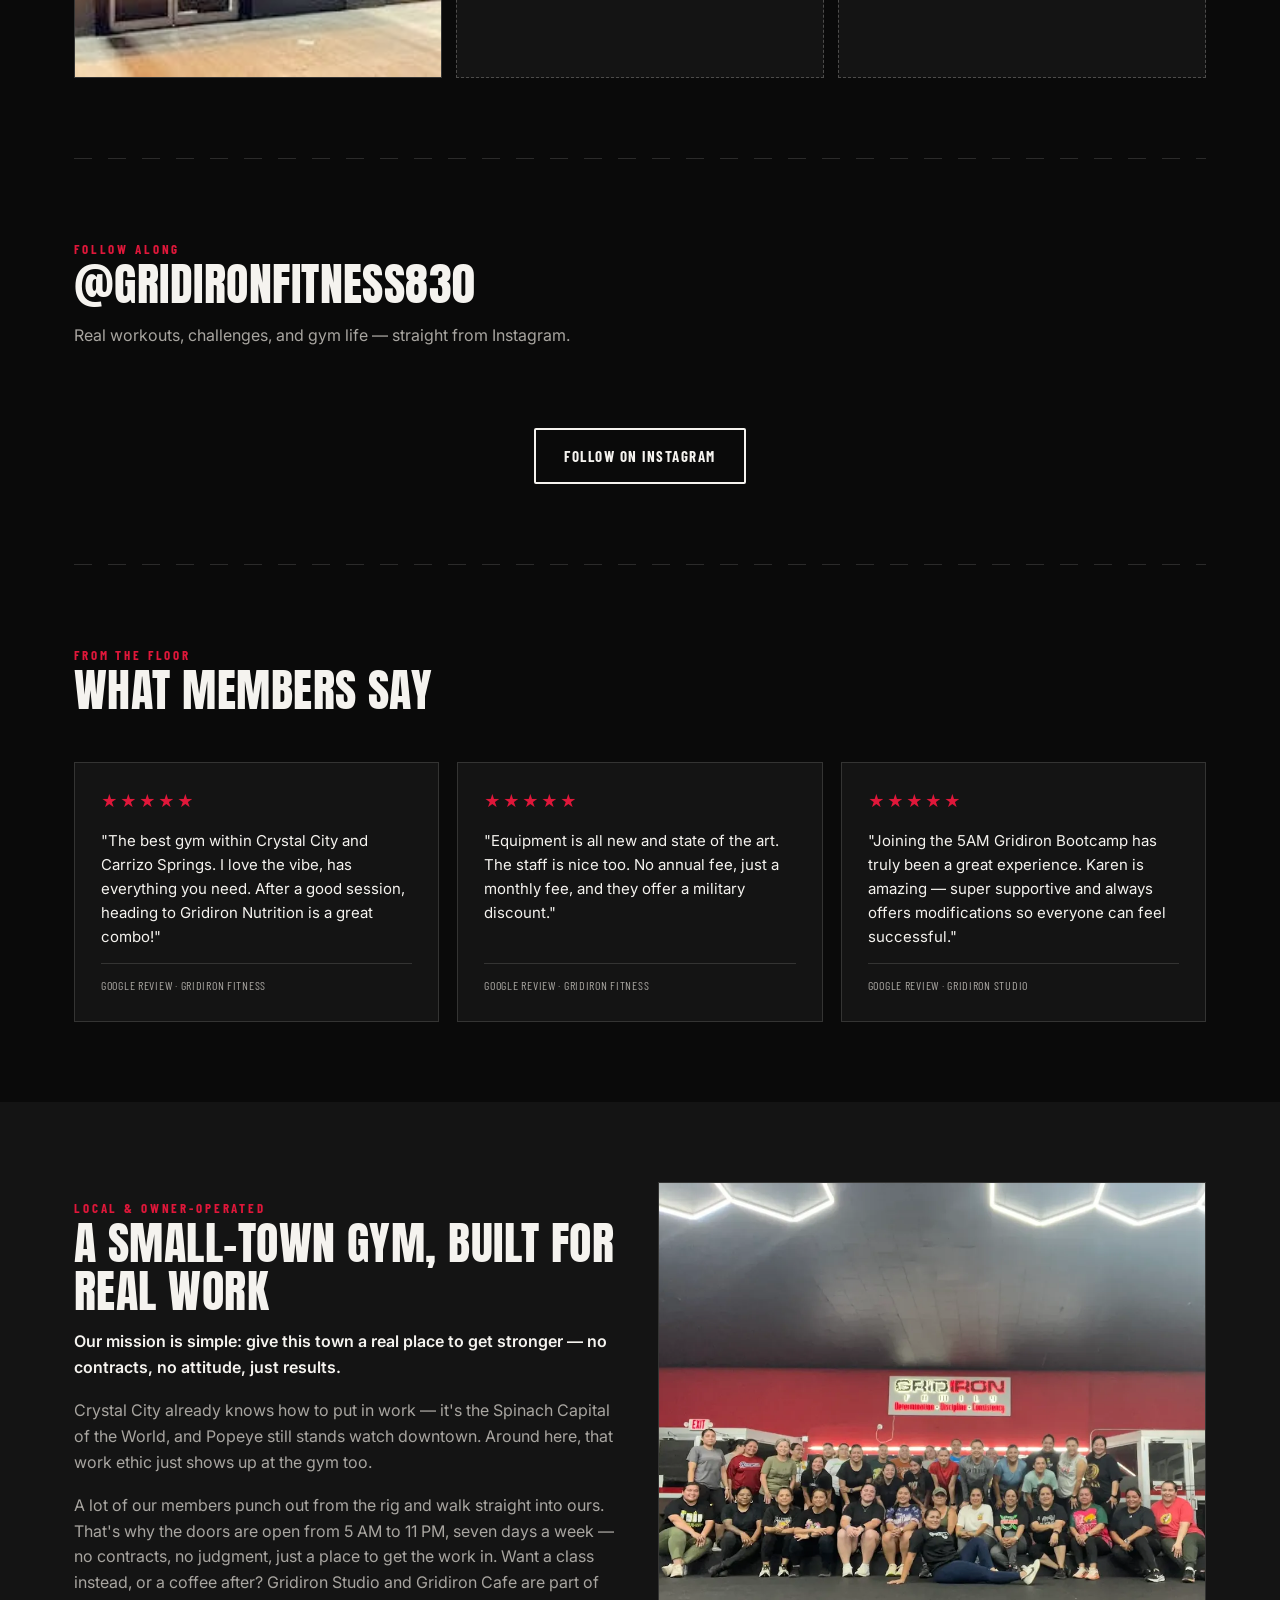
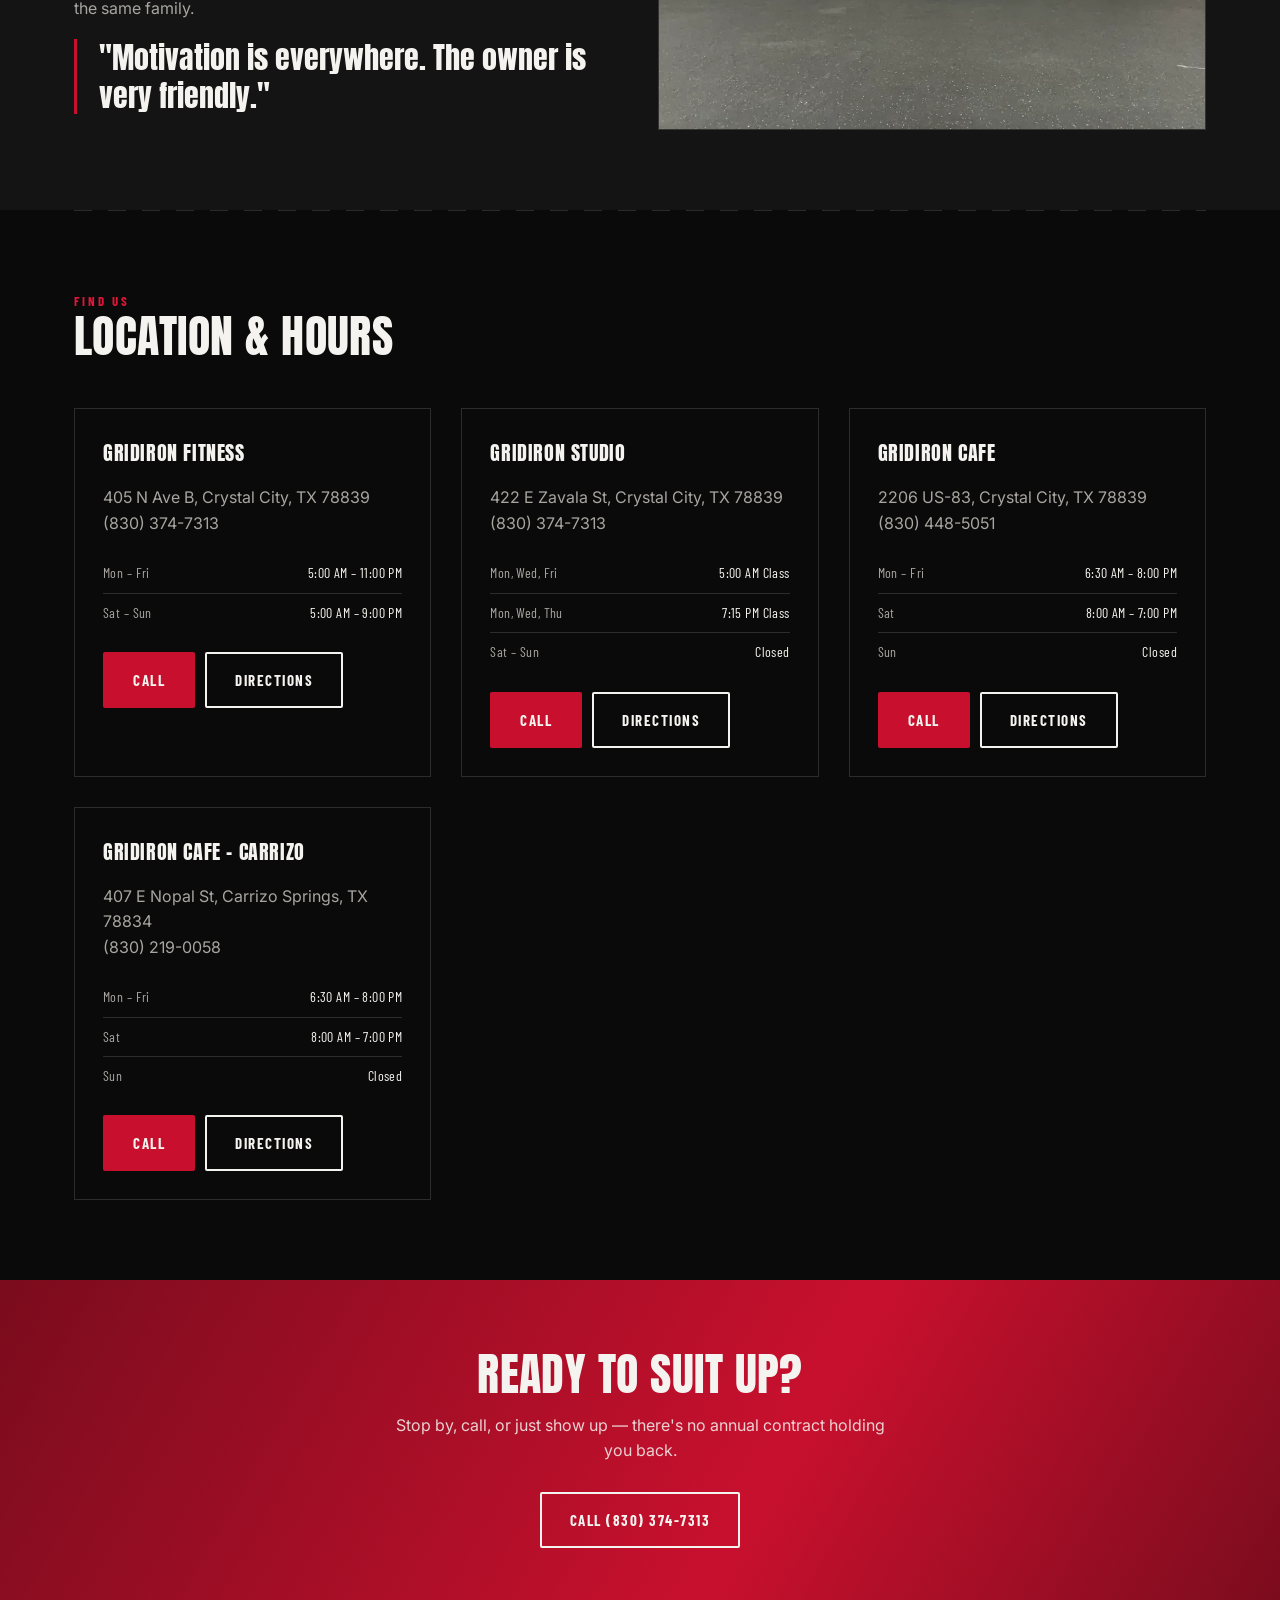
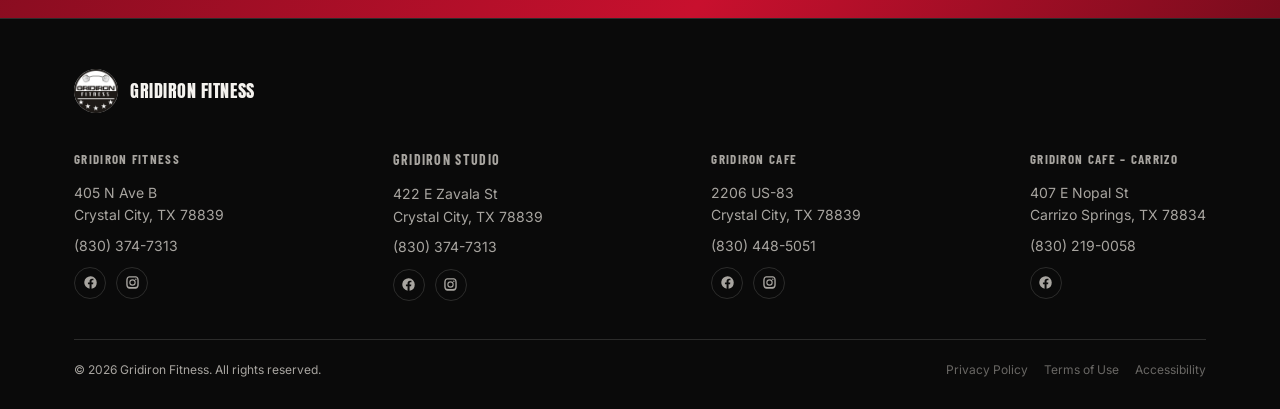
==== commit 262f7bb3: "Add files via upload" ====
--- a/index.html
+++ b/index.html
@@ -135,6 +135,29 @@
     }
   ]
 }
+
+const merchDropdown = document.getElementById('merchDropdown');
+const merchTrigger = document.getElementById('merchTrigger');
+if(merchTrigger){
+  merchTrigger.addEventListener('click', () => {
+    const isOpen = merchDropdown.classList.toggle('open');
+    merchTrigger.setAttribute('aria-expanded', isOpen);
+  });
+  document.addEventListener('click', (e) => {
+    if(!merchDropdown.contains(e.target)){
+      merchDropdown.classList.remove('open');
+      merchTrigger.setAttribute('aria-expanded', 'false');
+    }
+  });
+}
+const mobileMerchDropdown = document.getElementById('mobileMerchDropdown');
+const mobileMerchTrigger = document.getElementById('mobileMerchTrigger');
+if(mobileMerchTrigger){
+  mobileMerchTrigger.addEventListener('click', () => {
+    const isOpen = mobileMerchDropdown.classList.toggle('open');
+    mobileMerchTrigger.setAttribute('aria-expanded', isOpen);
+  });
+}
 </script>
 
 <link rel="preconnect" href="https://fonts.googleapis.com">
@@ -155,6 +178,17 @@
       <a href="#location">Hours</a>
       <a href="studio.html">Gridiron Studio</a>
       <a href="members.html">Members Portal</a>
+      <div class="nav-dropdown" id="merchDropdown">
+        <button type="button" class="nav-dropdown-trigger" id="merchTrigger" aria-haspopup="true" aria-expanded="false">
+          Merch
+          <svg viewBox="0 0 12 8" fill="none"><path d="M1 1L6 6L11 1" stroke="currentColor" stroke-width="1.5"/></svg>
+        </button>
+        <div class="nav-dropdown-panel">
+          <span class="facility-tag">Gridiron Gear</span>
+          <h4>Coming Soon</h4>
+          <p class="schedule-note">Our merch store is on the way — check back soon for hoodies, tees, and more.</p>
+        </div>
+      </div>
     </div>
     <a href="tel:+18303747313" class="nav-cta">(830) 374-7313</a>
     <button class="burger" id="burgerBtn" aria-label="Open menu">
@@ -168,6 +202,15 @@
     <a href="#location">Hours</a>
     <a href="studio.html">Gridiron Studio</a>
     <a href="members.html">Members Portal</a>
+    <div class="mobile-dropdown" id="mobileMerchDropdown">
+      <button type="button" class="mobile-dropdown-trigger" id="mobileMerchTrigger" aria-expanded="false">
+        Merch
+        <svg viewBox="0 0 12 8" fill="none"><path d="M1 1L6 6L11 1" stroke="currentColor" stroke-width="1.5"/></svg>
+      </button>
+      <div class="mobile-dropdown-panel">
+        <p class="schedule-note">Our merch store is on the way — check back soon for hoodies, tees, and more.</p>
+      </div>
+    </div>
     <a href="tel:+18303747313" class="cta">Call (830) 374-7313</a>
   </div>
 </header>
@@ -229,7 +272,7 @@
           <a href="tel:+18303747313" class="btn btn-primary">Call Gridiron Fitness</a>
         </div>
       </div>
-      <div class="facility-card redfill reveal">
+      <div class="facility-card black3 reveal">
         <span class="facility-tag">Group Classes</span>
         <h3>Gridiron Studio</h3>
         <div class="facility-meta">422 E Zavala St, Crystal City, TX 78839</div>
@@ -243,7 +286,7 @@
           <a href="tel:+18303747313" class="btn btn-outline">Call Gridiron Studio</a>
         </div>
       </div>
-      <div class="facility-card black3 reveal">
+      <div class="facility-card dark reveal">
         <span class="facility-tag">Coffee &amp; Food</span>
         <h3>Gridiron Cafe</h3>
         <div class="facility-meta">2206 US-83, Crystal City, TX 78839</div>
@@ -257,7 +300,7 @@
           <a href="tel:+18304485051" class="btn btn-outline">Call Gridiron Cafe</a>
         </div>
       </div>
-      <div class="facility-card dark reveal">
+      <div class="facility-card black3 reveal">
         <span class="facility-tag">Coffee &amp; Food</span>
         <h3>Gridiron Cafe – Carrizo</h3>
         <div class="facility-meta">407 E Nopal St, Carrizo Springs, TX 78834</div>
@@ -365,6 +408,7 @@
       <div class="reveal">
         <div class="eyebrow">Local & Owner-Operated</div>
         <h2>A Small-Town Gym, Built For Real Work</h2>
+        <p style="margin-bottom:18px; color:var(--white); font-weight:600;">Our mission is simple: give this town a real place to get stronger — no contracts, no attitude, just results.</p>
         <p style="margin-bottom:18px;">Crystal City already knows how to put in work — it's the Spinach Capital of the World, and Popeye still stands watch downtown. Around here, that work ethic just shows up at the gym too.</p>
         <p style="margin-bottom:18px;">A lot of our members punch out from the rig and walk straight into ours. That's why the doors are open from 5 AM to 11 PM, seven days a week — no contracts, no judgment, just a place to get the work in. Want a class instead, or a coffee after? Gridiron Studio and Gridiron Cafe are part of the same family.</p>
         <div class="bio-quote">"Motivation is everywhere. The owner is very friendly."</div>
@@ -449,25 +493,25 @@
         <h4>Gridiron Fitness</h4>
         <p>405 N Ave B<br>Crystal City, TX 78839</p>
         <a href="tel:+18303747313">(830) 374-7313</a>
-        <div class="footer-social-line"><a href="https://www.facebook.com/gridironfitnesstx/" target="_blank" rel="noopener">Facebook</a><span class="sep">·</span><a href="https://www.instagram.com/gridironfitness830/" target="_blank" rel="noopener">Instagram</a></div>
+        <div class="footer-social-icons"><a href="https://www.facebook.com/gridironfitnesstx/" target="_blank" rel="noopener" aria-label="Facebook"><svg viewBox="0 0 24 24" fill="currentColor"><path d="M22 12a10 10 0 1 0-11.5 9.9v-7H7.9V12h2.6V9.8c0-2.6 1.5-4 3.9-4 1.1 0 2.3.2 2.3.2v2.5h-1.3c-1.3 0-1.7.8-1.7 1.6V12h2.8l-.4 2.9h-2.4v7A10 10 0 0 0 22 12z"/></svg></a><a href="https://www.instagram.com/gridironfitness830/" target="_blank" rel="noopener" aria-label="Instagram"><svg viewBox="0 0 24 24" fill="currentColor"><path d="M12 2c2.72 0 3.06.01 4.12.06 1.07.05 1.79.22 2.43.46.66.26 1.21.6 1.77 1.15.55.56.9 1.11 1.15 1.77.24.64.41 1.36.46 2.43.05 1.06.06 1.4.06 4.12s-.01 3.06-.06 4.12c-.05 1.07-.22 1.79-.46 2.43a4.9 4.9 0 0 1-1.15 1.77c-.56.55-1.11.9-1.77 1.15-.64.24-1.36.41-2.43.46-1.06.05-1.4.06-4.12.06s-3.06-.01-4.12-.06c-1.07-.05-1.79-.22-2.43-.46a4.9 4.9 0 0 1-1.77-1.15 4.9 4.9 0 0 1-1.15-1.77c-.24-.64-.41-1.36-.46-2.43C2.01 15.06 2 14.72 2 12s.01-3.06.06-4.12c.05-1.07.22-1.79.46-2.43.26-.66.6-1.21 1.15-1.77A4.9 4.9 0 0 1 5.44 2.53c.64-.24 1.36-.41 2.43-.46C8.94 2.01 9.28 2 12 2zm0 1.8c-2.67 0-2.99.01-4.04.06-.87.04-1.34.19-1.66.31-.42.16-.72.36-1.03.67-.31.31-.51.61-.67 1.03-.12.32-.27.79-.31 1.66-.05 1.05-.06 1.37-.06 4.04s.01 2.99.06 4.04c.04.87.19 1.34.31 1.66.16.42.36.72.67 1.03.31.31.61.51 1.03.67.32.12.79.27 1.66.31 1.05.05 1.37.06 4.04.06s2.99-.01 4.04-.06c.87-.04 1.34-.19 1.66-.31.42-.16.72-.36 1.03-.67.31-.31.51-.61.67-1.03.12-.32.27-.79.31-1.66.05-1.05.06-1.37.06-4.04s-.01-2.99-.06-4.04c-.04-.87-.19-1.34-.31-1.66a2.78 2.78 0 0 0-.67-1.03 2.78 2.78 0 0 0-1.03-.67c-.32-.12-.79-.27-1.66-.31-1.05-.05-1.37-.06-4.04-.06zM12 6.87a5.13 5.13 0 1 1 0 10.26 5.13 5.13 0 0 1 0-10.26zm0 1.8a3.33 3.33 0 1 0 0 6.66 3.33 3.33 0 0 0 0-6.66zm6.54-2a1.2 1.2 0 1 1-2.4 0 1.2 1.2 0 0 1 2.4 0z"/></svg></a></div>
       </div>
       <div class="footer-col">
         <h4><a href="studio.html">Gridiron Studio</a></h4>
         <p>422 E Zavala St<br>Crystal City, TX 78839</p>
         <a href="tel:+18303747313">(830) 374-7313</a>
-        <div class="footer-social-line"><a href="https://www.facebook.com/gridironfitnesstx/" target="_blank" rel="noopener">Facebook</a><span class="sep">·</span><a href="https://www.instagram.com/gridironfitness830/" target="_blank" rel="noopener">Instagram</a></div>
+        <div class="footer-social-icons"><a href="https://www.facebook.com/gridironfitnesstx/" target="_blank" rel="noopener" aria-label="Facebook"><svg viewBox="0 0 24 24" fill="currentColor"><path d="M22 12a10 10 0 1 0-11.5 9.9v-7H7.9V12h2.6V9.8c0-2.6 1.5-4 3.9-4 1.1 0 2.3.2 2.3.2v2.5h-1.3c-1.3 0-1.7.8-1.7 1.6V12h2.8l-.4 2.9h-2.4v7A10 10 0 0 0 22 12z"/></svg></a><a href="https://www.instagram.com/gridironfitness830/" target="_blank" rel="noopener" aria-label="Instagram"><svg viewBox="0 0 24 24" fill="currentColor"><path d="M12 2c2.72 0 3.06.01 4.12.06 1.07.05 1.79.22 2.43.46.66.26 1.21.6 1.77 1.15.55.56.9 1.11 1.15 1.77.24.64.41 1.36.46 2.43.05 1.06.06 1.4.06 4.12s-.01 3.06-.06 4.12c-.05 1.07-.22 1.79-.46 2.43a4.9 4.9 0 0 1-1.15 1.77c-.56.55-1.11.9-1.77 1.15-.64.24-1.36.41-2.43.46-1.06.05-1.4.06-4.12.06s-3.06-.01-4.12-.06c-1.07-.05-1.79-.22-2.43-.46a4.9 4.9 0 0 1-1.77-1.15 4.9 4.9 0 0 1-1.15-1.77c-.24-.64-.41-1.36-.46-2.43C2.01 15.06 2 14.72 2 12s.01-3.06.06-4.12c.05-1.07.22-1.79.46-2.43.26-.66.6-1.21 1.15-1.77A4.9 4.9 0 0 1 5.44 2.53c.64-.24 1.36-.41 2.43-.46C8.94 2.01 9.28 2 12 2zm0 1.8c-2.67 0-2.99.01-4.04.06-.87.04-1.34.19-1.66.31-.42.16-.72.36-1.03.67-.31.31-.51.61-.67 1.03-.12.32-.27.79-.31 1.66-.05 1.05-.06 1.37-.06 4.04s.01 2.99.06 4.04c.04.87.19 1.34.31 1.66.16.42.36.72.67 1.03.31.31.61.51 1.03.67.32.12.79.27 1.66.31 1.05.05 1.37.06 4.04.06s2.99-.01 4.04-.06c.87-.04 1.34-.19 1.66-.31.42-.16.72-.36 1.03-.67.31-.31.51-.61.67-1.03.12-.32.27-.79.31-1.66.05-1.05.06-1.37.06-4.04s-.01-2.99-.06-4.04c-.04-.87-.19-1.34-.31-1.66a2.78 2.78 0 0 0-.67-1.03 2.78 2.78 0 0 0-1.03-.67c-.32-.12-.79-.27-1.66-.31-1.05-.05-1.37-.06-4.04-.06zM12 6.87a5.13 5.13 0 1 1 0 10.26 5.13 5.13 0 0 1 0-10.26zm0 1.8a3.33 3.33 0 1 0 0 6.66 3.33 3.33 0 0 0 0-6.66zm6.54-2a1.2 1.2 0 1 1-2.4 0 1.2 1.2 0 0 1 2.4 0z"/></svg></a></div>
       </div>
       <div class="footer-col">
         <h4>Gridiron Cafe</h4>
         <p>2206 US-83<br>Crystal City, TX 78839</p>
         <a href="tel:+18304485051">(830) 448-5051</a>
-        <div class="footer-social-line"><a href="https://www.facebook.com/GridironNutrition830/" target="_blank" rel="noopener">Facebook</a><span class="sep">·</span><a href="https://www.instagram.com/gridiron_cafe/" target="_blank" rel="noopener">Instagram</a></div>
+        <div class="footer-social-icons"><a href="https://www.facebook.com/GridironNutrition830/" target="_blank" rel="noopener" aria-label="Facebook"><svg viewBox="0 0 24 24" fill="currentColor"><path d="M22 12a10 10 0 1 0-11.5 9.9v-7H7.9V12h2.6V9.8c0-2.6 1.5-4 3.9-4 1.1 0 2.3.2 2.3.2v2.5h-1.3c-1.3 0-1.7.8-1.7 1.6V12h2.8l-.4 2.9h-2.4v7A10 10 0 0 0 22 12z"/></svg></a><a href="https://www.instagram.com/gridiron_cafe/" target="_blank" rel="noopener" aria-label="Instagram"><svg viewBox="0 0 24 24" fill="currentColor"><path d="M12 2c2.72 0 3.06.01 4.12.06 1.07.05 1.79.22 2.43.46.66.26 1.21.6 1.77 1.15.55.56.9 1.11 1.15 1.77.24.64.41 1.36.46 2.43.05 1.06.06 1.4.06 4.12s-.01 3.06-.06 4.12c-.05 1.07-.22 1.79-.46 2.43a4.9 4.9 0 0 1-1.15 1.77c-.56.55-1.11.9-1.77 1.15-.64.24-1.36.41-2.43.46-1.06.05-1.4.06-4.12.06s-3.06-.01-4.12-.06c-1.07-.05-1.79-.22-2.43-.46a4.9 4.9 0 0 1-1.77-1.15 4.9 4.9 0 0 1-1.15-1.77c-.24-.64-.41-1.36-.46-2.43C2.01 15.06 2 14.72 2 12s.01-3.06.06-4.12c.05-1.07.22-1.79.46-2.43.26-.66.6-1.21 1.15-1.77A4.9 4.9 0 0 1 5.44 2.53c.64-.24 1.36-.41 2.43-.46C8.94 2.01 9.28 2 12 2zm0 1.8c-2.67 0-2.99.01-4.04.06-.87.04-1.34.19-1.66.31-.42.16-.72.36-1.03.67-.31.31-.51.61-.67 1.03-.12.32-.27.79-.31 1.66-.05 1.05-.06 1.37-.06 4.04s.01 2.99.06 4.04c.04.87.19 1.34.31 1.66.16.42.36.72.67 1.03.31.31.61.51 1.03.67.32.12.79.27 1.66.31 1.05.05 1.37.06 4.04.06s2.99-.01 4.04-.06c.87-.04 1.34-.19 1.66-.31.42-.16.72-.36 1.03-.67.31-.31.51-.61.67-1.03.12-.32.27-.79.31-1.66.05-1.05.06-1.37.06-4.04s-.01-2.99-.06-4.04c-.04-.87-.19-1.34-.31-1.66a2.78 2.78 0 0 0-.67-1.03 2.78 2.78 0 0 0-1.03-.67c-.32-.12-.79-.27-1.66-.31-1.05-.05-1.37-.06-4.04-.06zM12 6.87a5.13 5.13 0 1 1 0 10.26 5.13 5.13 0 0 1 0-10.26zm0 1.8a3.33 3.33 0 1 0 0 6.66 3.33 3.33 0 0 0 0-6.66zm6.54-2a1.2 1.2 0 1 1-2.4 0 1.2 1.2 0 0 1 2.4 0z"/></svg></a></div>
       </div>
       <div class="footer-col">
         <h4>Gridiron Cafe – Carrizo</h4>
         <p>407 E Nopal St<br>Carrizo Springs, TX 78834</p>
         <a href="tel:+18302190058">(830) 219-0058</a>
-        <a href="https://facebook.com/gridironcafecs" target="_blank" rel="noopener">Facebook</a>
+        <div class="footer-social-icons"><a href="https://facebook.com/gridironcafecs" target="_blank" rel="noopener" aria-label="Facebook"><svg viewBox="0 0 24 24" fill="currentColor"><path d="M22 12a10 10 0 1 0-11.5 9.9v-7H7.9V12h2.6V9.8c0-2.6 1.5-4 3.9-4 1.1 0 2.3.2 2.3.2v2.5h-1.3c-1.3 0-1.7.8-1.7 1.6V12h2.8l-.4 2.9h-2.4v7A10 10 0 0 0 22 12z"/></svg></a></div>
       </div>
     </div>
     <div class="footer-legal">
--- a/styles.css
+++ b/styles.css
@@ -381,6 +381,15 @@
 .footer-legal a{color:rgba(168,165,160,0.6);}
 .footer-legal a:hover{color:var(--white);}
 
+.footer-social-icons{display:flex; gap:10px; margin-top:10px;}
+.footer-social-icons a{
+  display:flex; align-items:center; justify-content:center;
+  width:32px; height:32px; border:1px solid var(--line); border-radius:50%;
+  color:var(--white-dim); transition:border-color .2s, color .2s;
+}
+.footer-social-icons a:hover{border-color:var(--red-bright); color:var(--white);}
+.footer-social-icons svg{width:15px; height:15px;}
+
 .footer-social-line{margin-top:2px;}
 .footer-social-line a{display:inline; margin-bottom:0;}
 .footer-social-line .sep{color:rgba(168,165,160,0.5); margin:0 6px;}
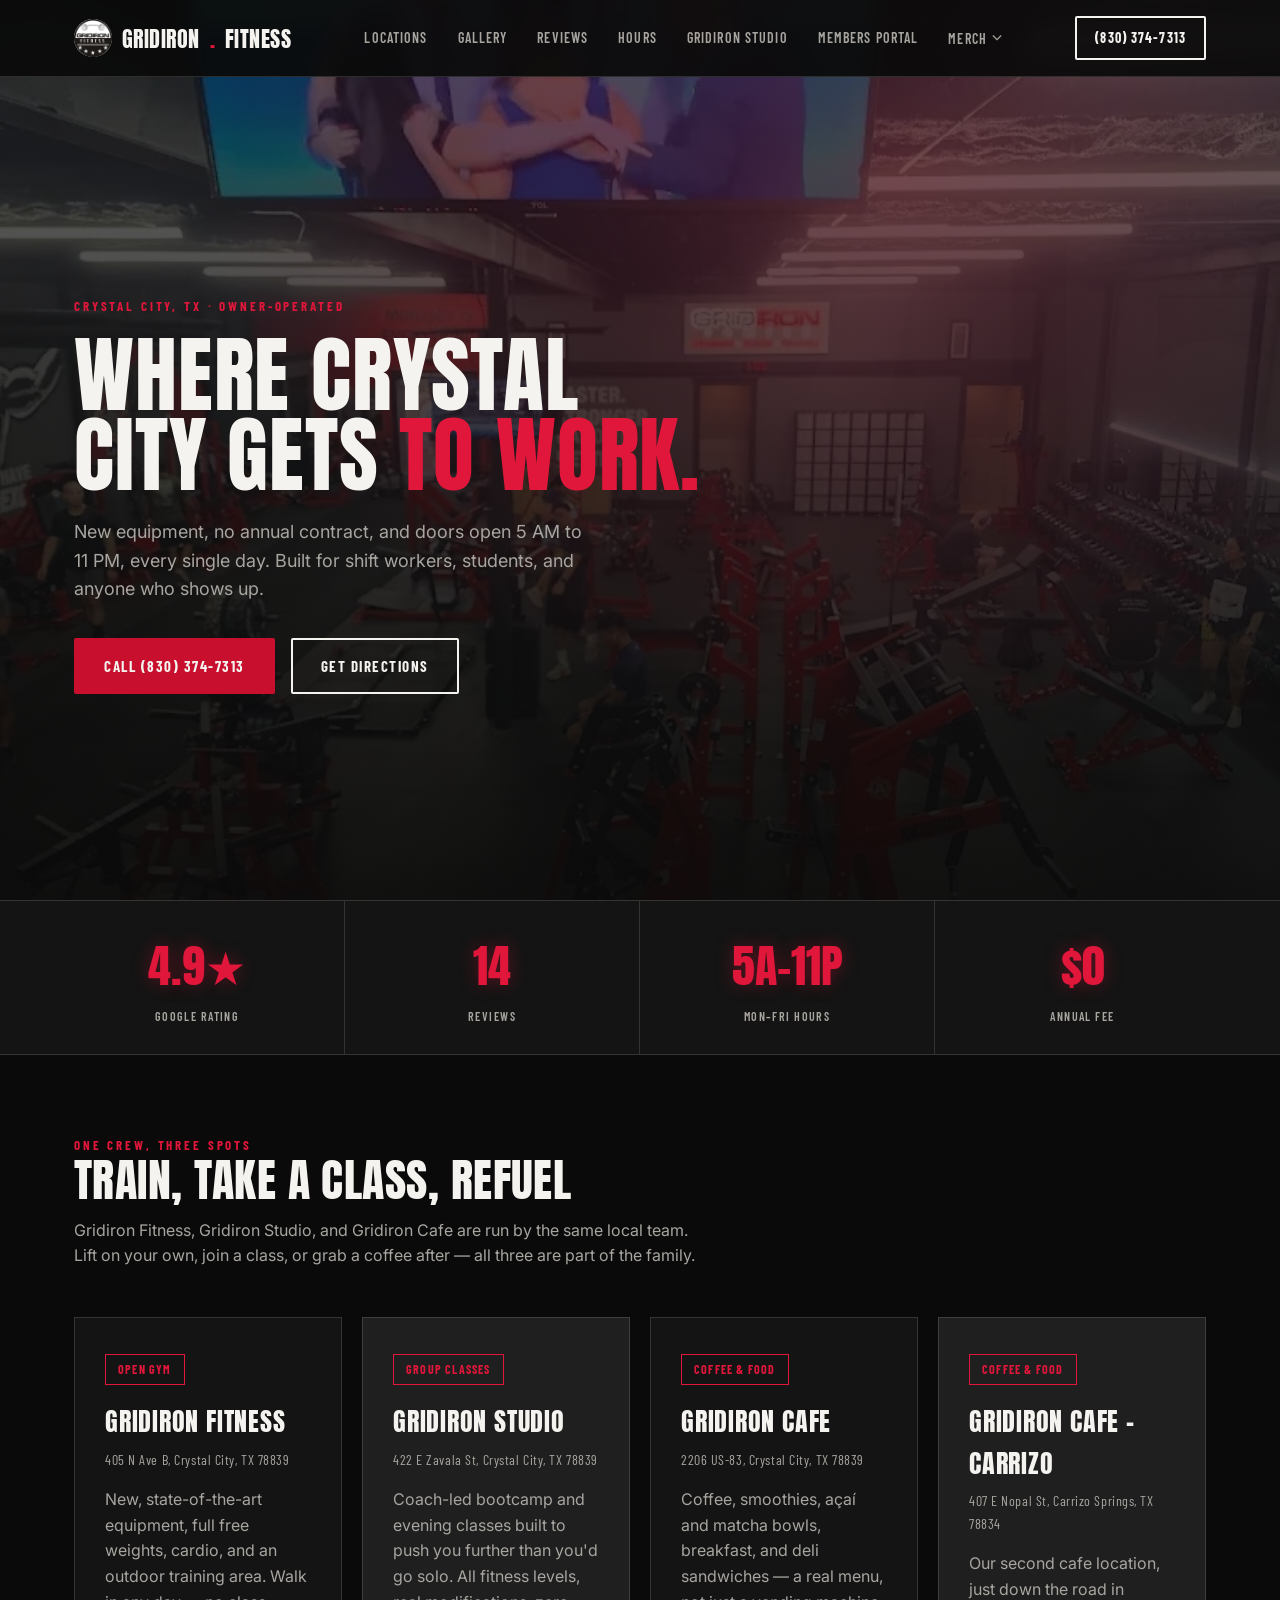
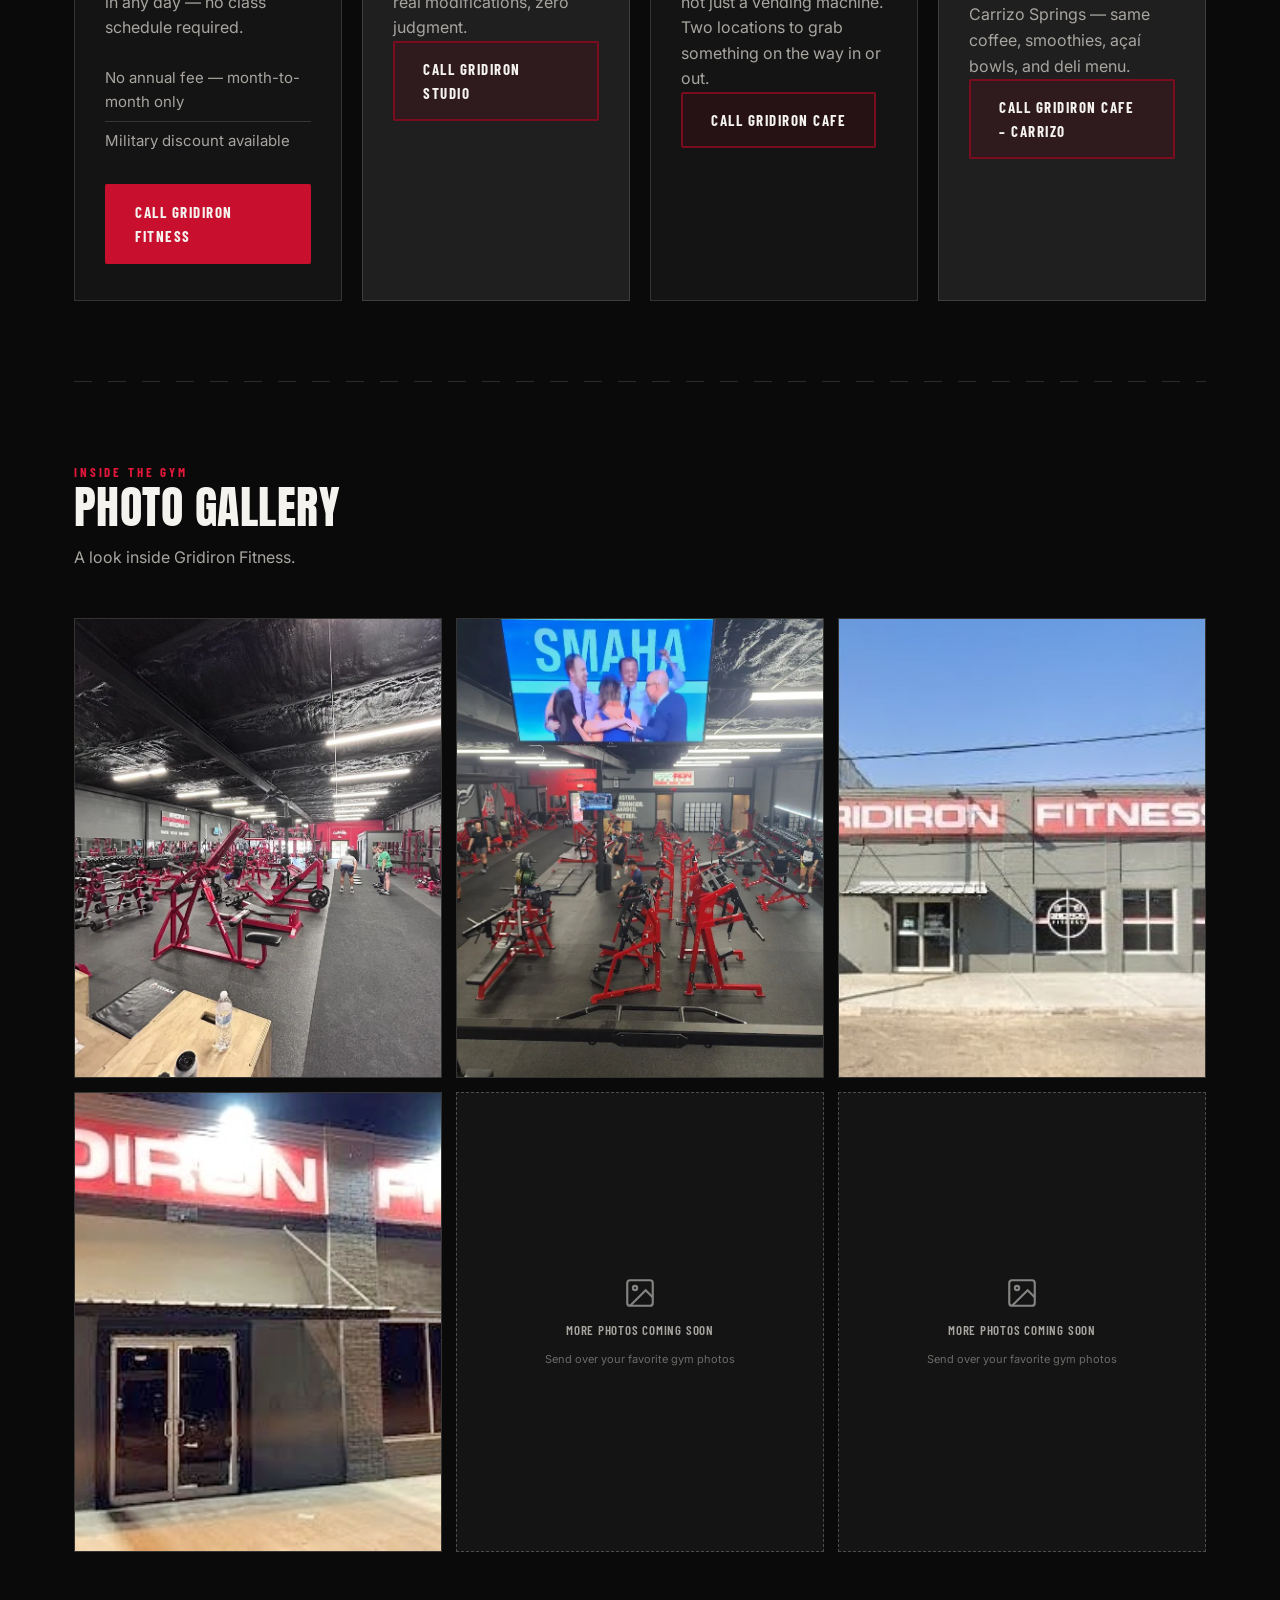
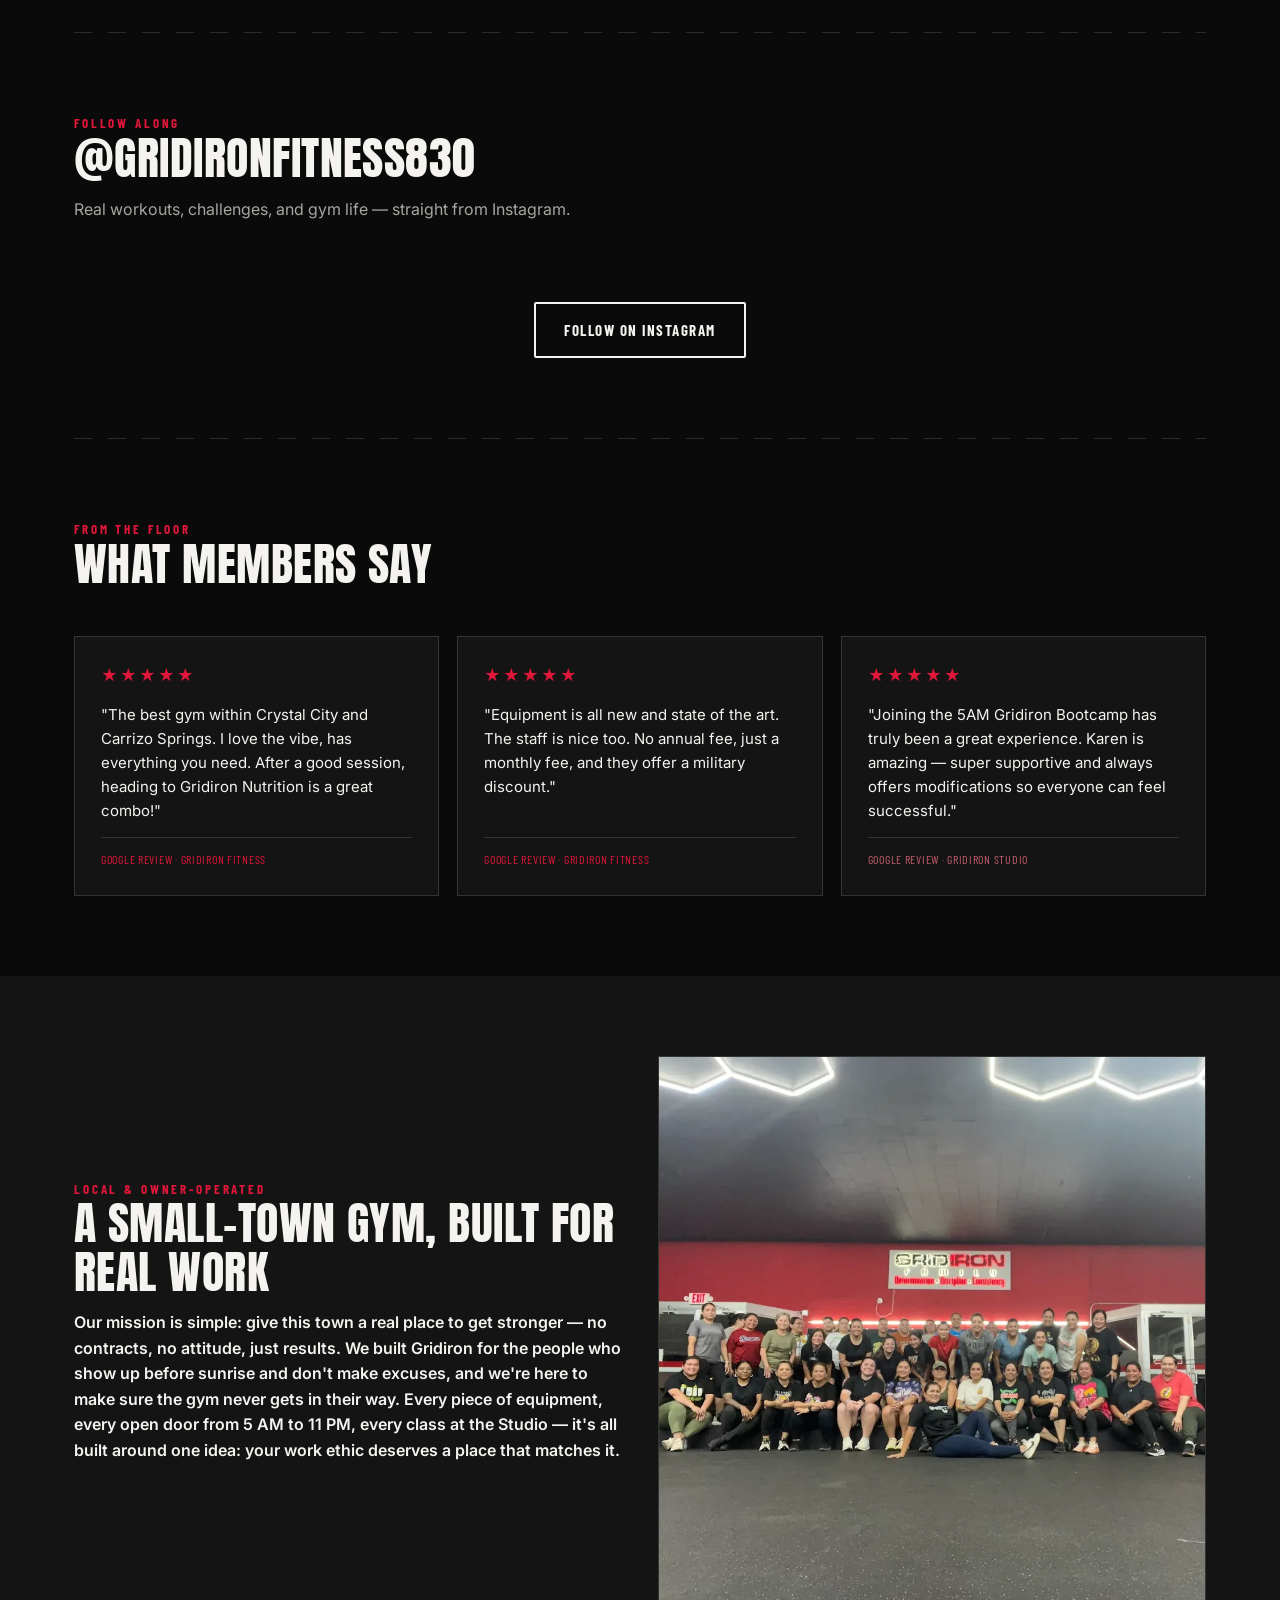
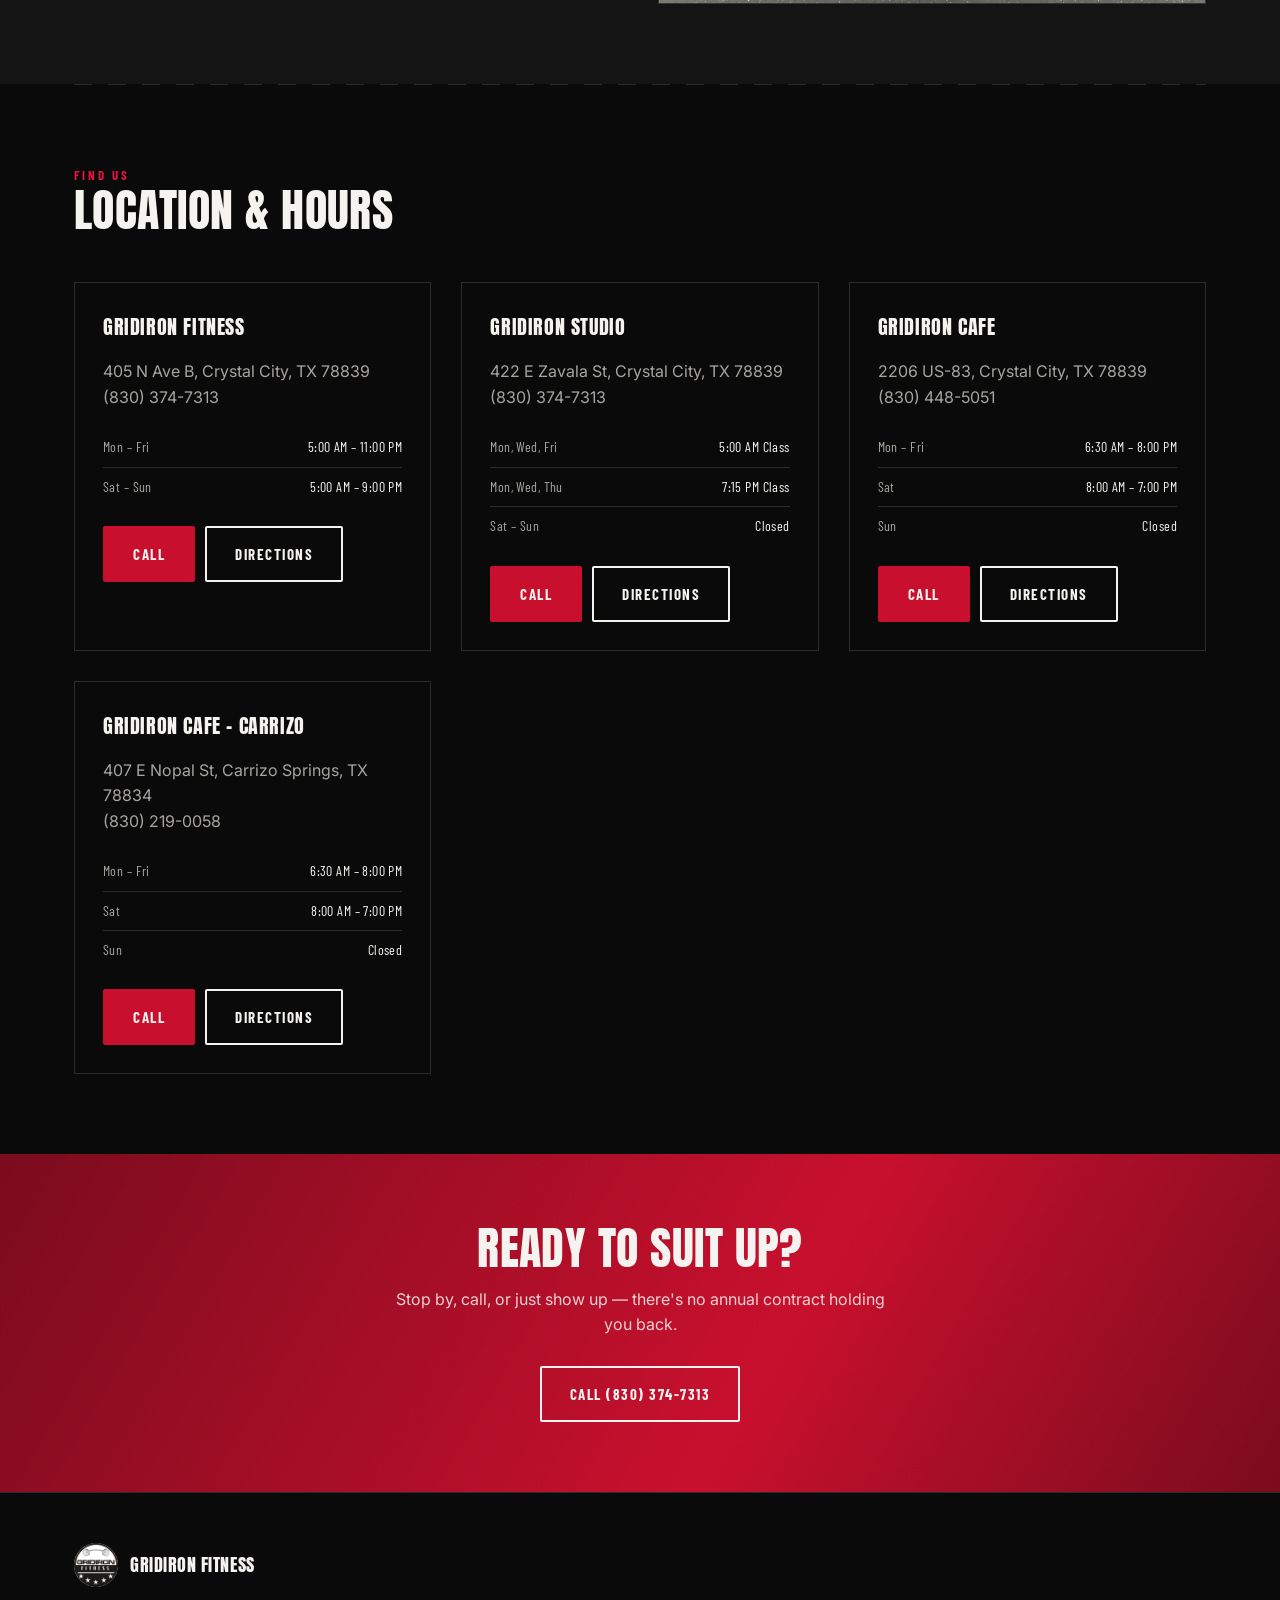
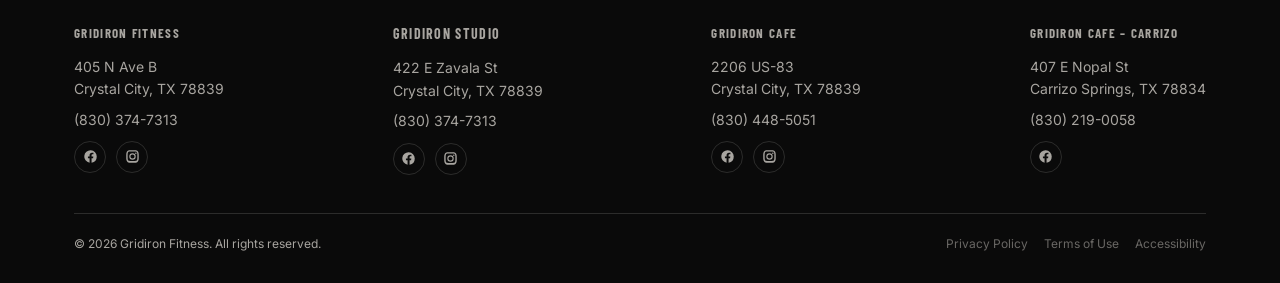
==== commit ed6ce2da: "Add files via upload" ====
--- a/index.html
+++ b/index.html
@@ -263,8 +263,6 @@
         <div class="facility-meta">405 N Ave B, Crystal City, TX 78839</div>
         <p>New, state-of-the-art equipment, full free weights, cardio, and an outdoor training area. Walk in any day — no class schedule required.</p>
         <ul>
-          <li>Mon – Fri: 5:00 AM – 11:00 PM</li>
-          <li>Sat – Sun: 5:00 AM – 9:00 PM</li>
           <li>No annual fee — month-to-month only</li>
           <li>Military discount available</li>
         </ul>
@@ -277,13 +275,8 @@
         <h3>Gridiron Studio</h3>
         <div class="facility-meta">422 E Zavala St, Crystal City, TX 78839</div>
         <p>Coach-led bootcamp and evening classes built to push you further than you'd go solo. All fitness levels, real modifications, zero judgment.</p>
-        <ul>
-          <li>Mon, Wed, Fri: 5:00 AM Class</li>
-          <li>Mon, Wed, Thu: 7:15 PM Class</li>
-          <li>Sat – Sun: Closed</li>
-        </ul>
         <div class="facility-actions">
-          <a href="tel:+18303747313" class="btn btn-outline">Call Gridiron Studio</a>
+          <a href="tel:+18303747313" class="btn btn-dimred">Call Gridiron Studio</a>
         </div>
       </div>
       <div class="facility-card dark reveal">
@@ -291,13 +284,8 @@
         <h3>Gridiron Cafe</h3>
         <div class="facility-meta">2206 US-83, Crystal City, TX 78839</div>
         <p>Coffee, smoothies, açaí and matcha bowls, breakfast, and deli sandwiches — a real menu, not just a vending machine. Two locations to grab something on the way in or out.</p>
-        <ul>
-          <li>Mon – Fri: 6:30 AM – 8:00 PM</li>
-          <li>Sat: 8:00 AM – 7:00 PM</li>
-          <li>Sun: Closed</li>
-        </ul>
         <div class="facility-actions">
-          <a href="tel:+18304485051" class="btn btn-outline">Call Gridiron Cafe</a>
+          <a href="tel:+18304485051" class="btn btn-dimred">Call Gridiron Cafe</a>
         </div>
       </div>
       <div class="facility-card black3 reveal">
@@ -305,13 +293,8 @@
         <h3>Gridiron Cafe – Carrizo</h3>
         <div class="facility-meta">407 E Nopal St, Carrizo Springs, TX 78834</div>
         <p>Our second cafe location, just down the road in Carrizo Springs — same coffee, smoothies, açaí bowls, and deli menu.</p>
-        <ul>
-          <li>Mon – Fri: 6:30 AM – 8:00 PM</li>
-          <li>Sat: 8:00 AM – 7:00 PM</li>
-          <li>Sun: Closed</li>
-        </ul>
         <div class="facility-actions">
-          <a href="tel:+18302190058" class="btn btn-outline">Call Gridiron Cafe – Carrizo</a>
+          <a href="tel:+18302190058" class="btn btn-dimred">Call Gridiron Cafe – Carrizo</a>
         </div>
       </div>
     </div>
@@ -386,17 +369,17 @@
       <div class="review-card reveal">
         <div class="stars">★★★★★</div>
         <p>"The best gym within Crystal City and Carrizo Springs. I love the vibe, has everything you need. After a good session, heading to Gridiron Nutrition is a great combo!"</p>
-        <div class="review-meta">Google Review · Gridiron Fitness</div>
+        <div class="review-meta" style="color:var(--red-bright);">Google Review · Gridiron Fitness</div>
       </div>
       <div class="review-card reveal">
         <div class="stars">★★★★★</div>
         <p>"Equipment is all new and state of the art. The staff is nice too. No annual fee, just a monthly fee, and they offer a military discount."</p>
-        <div class="review-meta">Google Review · Gridiron Fitness</div>
+        <div class="review-meta" style="color:var(--red-bright);">Google Review · Gridiron Fitness</div>
       </div>
       <div class="review-card reveal">
         <div class="stars">★★★★★</div>
         <p>"Joining the 5AM Gridiron Bootcamp has truly been a great experience. Karen is amazing — super supportive and always offers modifications so everyone can feel successful."</p>
-        <div class="review-meta">Google Review · Gridiron Studio</div>
+        <div class="review-meta" style="color:#c25d6d;">Google Review · Gridiron Studio</div>
       </div>
     </div>
   </div>
@@ -408,10 +391,7 @@
       <div class="reveal">
         <div class="eyebrow">Local & Owner-Operated</div>
         <h2>A Small-Town Gym, Built For Real Work</h2>
-        <p style="margin-bottom:18px; color:var(--white); font-weight:600;">Our mission is simple: give this town a real place to get stronger — no contracts, no attitude, just results.</p>
-        <p style="margin-bottom:18px;">Crystal City already knows how to put in work — it's the Spinach Capital of the World, and Popeye still stands watch downtown. Around here, that work ethic just shows up at the gym too.</p>
-        <p style="margin-bottom:18px;">A lot of our members punch out from the rig and walk straight into ours. That's why the doors are open from 5 AM to 11 PM, seven days a week — no contracts, no judgment, just a place to get the work in. Want a class instead, or a coffee after? Gridiron Studio and Gridiron Cafe are part of the same family.</p>
-        <div class="bio-quote">"Motivation is everywhere. The owner is very friendly."</div>
+        <p style="margin-bottom:18px; color:var(--white); font-weight:600;">Our mission is simple: give this town a real place to get stronger — no contracts, no attitude, just results. We built Gridiron for the people who show up before sunrise and don't make excuses, and we're here to make sure the gym never gets in their way. Every piece of equipment, every open door from 5 AM to 11 PM, every class at the Studio — it's all built around one idea: your work ethic deserves a place that matches it.</p>
       </div>
             <div class="gallery-item bio-photo-slot reveal">
         <img src="images/the-gridiron-fitness-team-and-members-in-crystal-city-tx.webp" alt="The Gridiron Fitness team and members in Crystal City, TX" loading="lazy" style="object-position: 20.3% center;">
--- a/styles.css
+++ b/styles.css
@@ -62,6 +62,8 @@
 .btn-primary:hover{background:var(--red-bright);}
 .btn-outline{border-color:var(--white); color:var(--white); background:transparent;}
 .btn-outline:hover{background:var(--white); color:var(--black);}
+.btn-dimred{border-color:var(--red-deep); color:var(--white); background:rgba(122,12,29,0.18);}
+.btn-dimred:hover{background:var(--red-deep); border-color:var(--red-deep);}
 
 /* NAV */
 header{
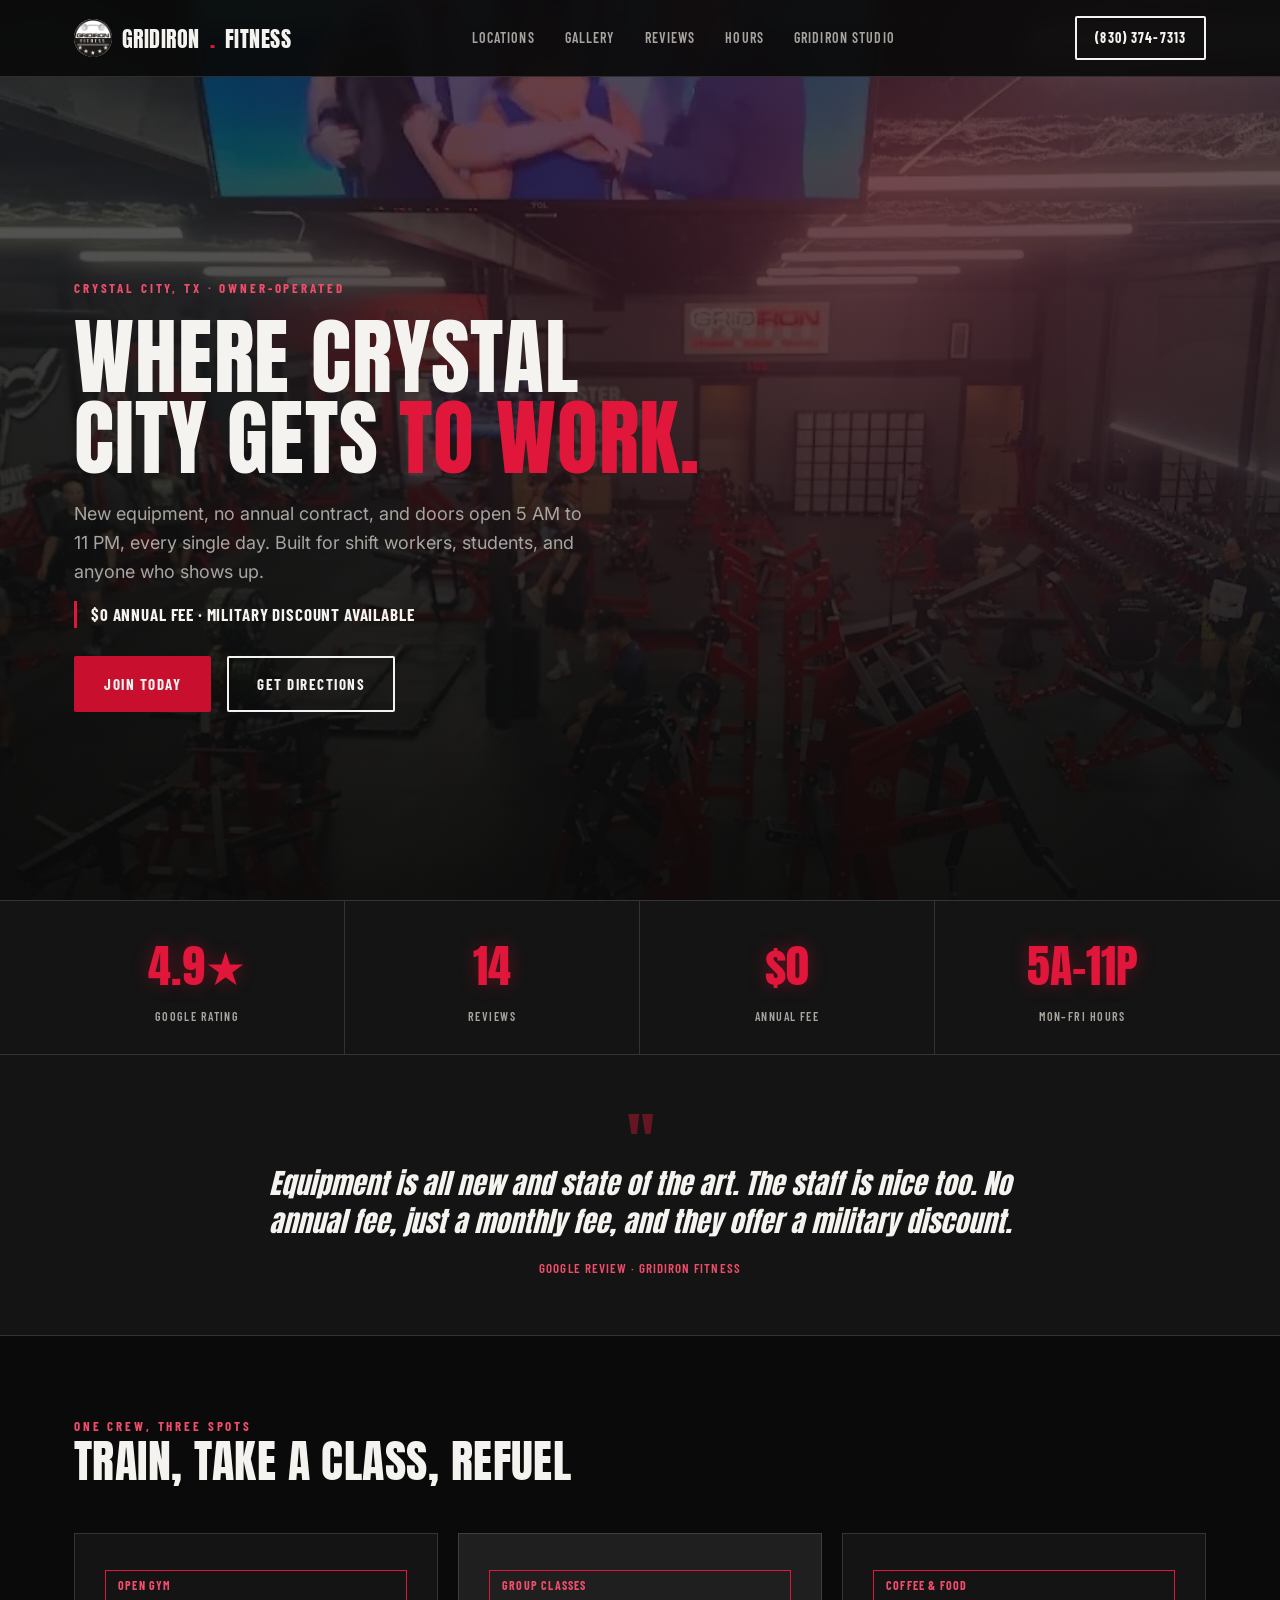
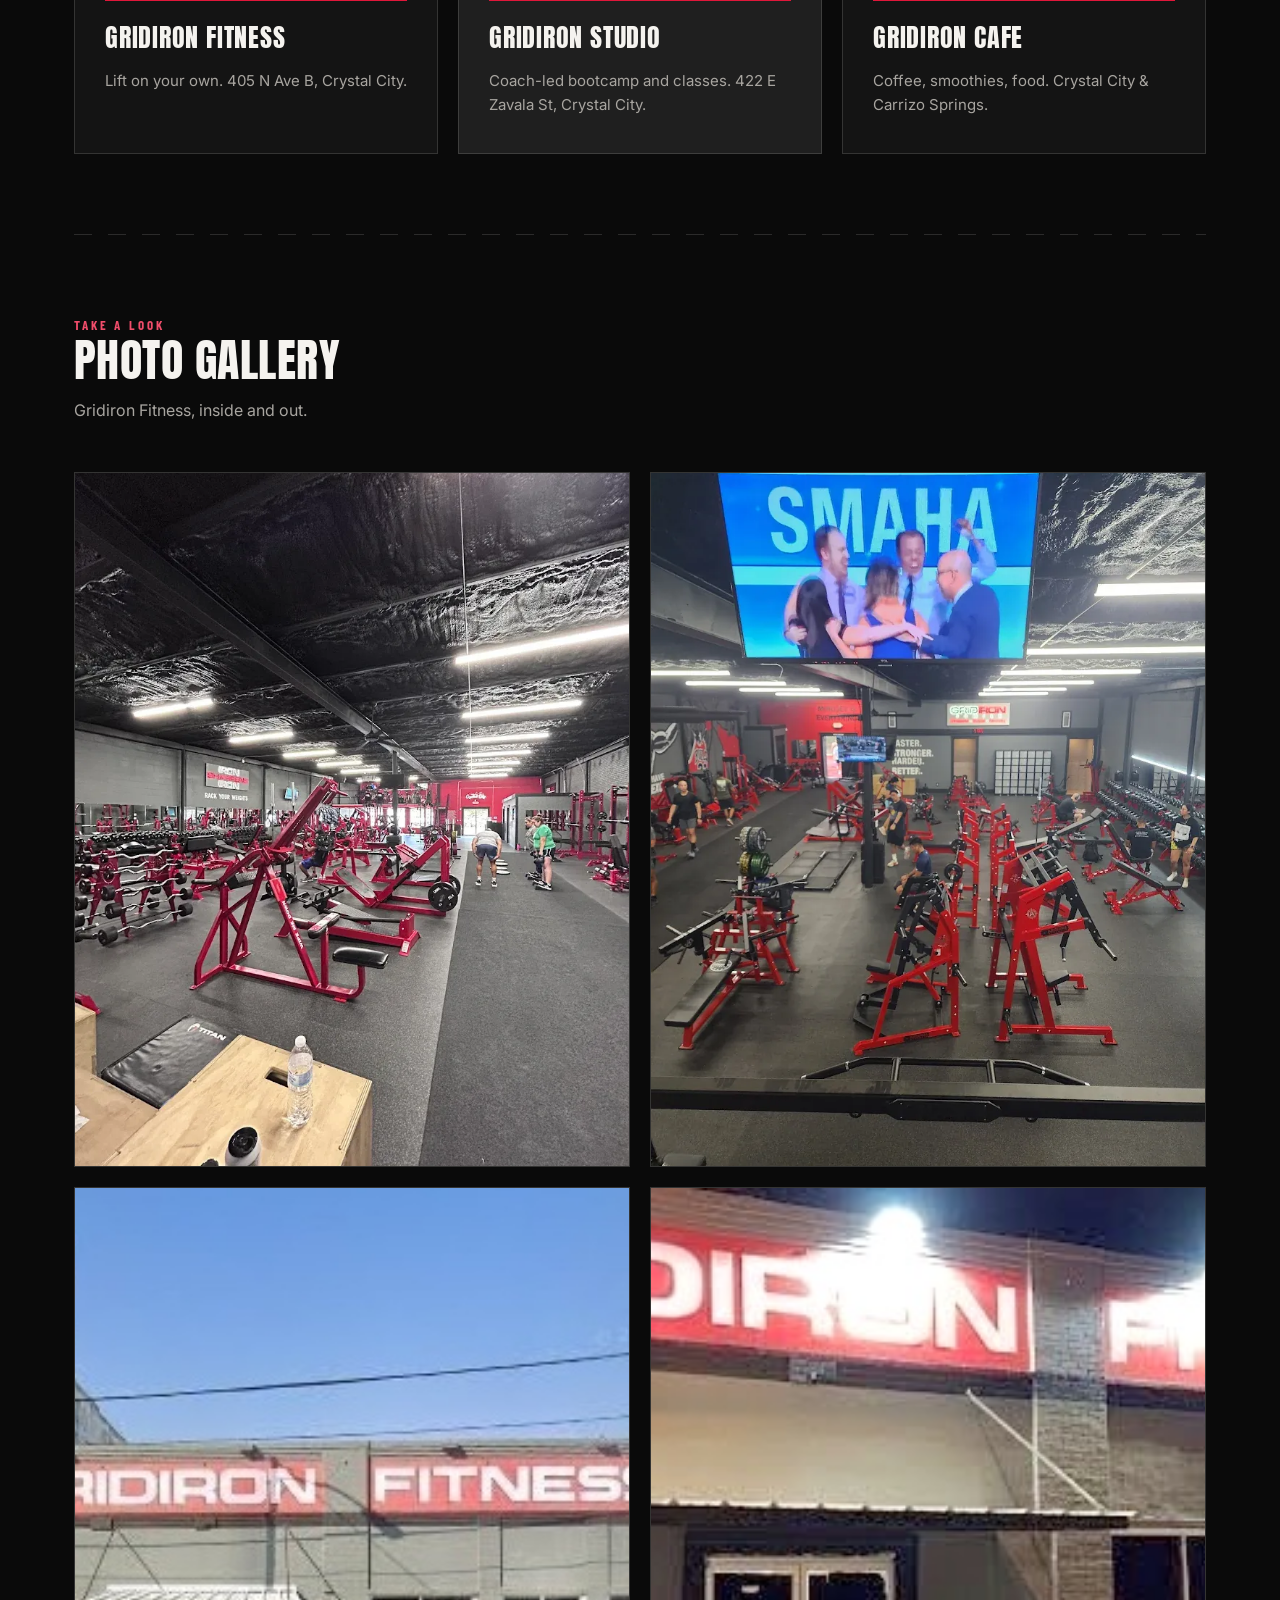
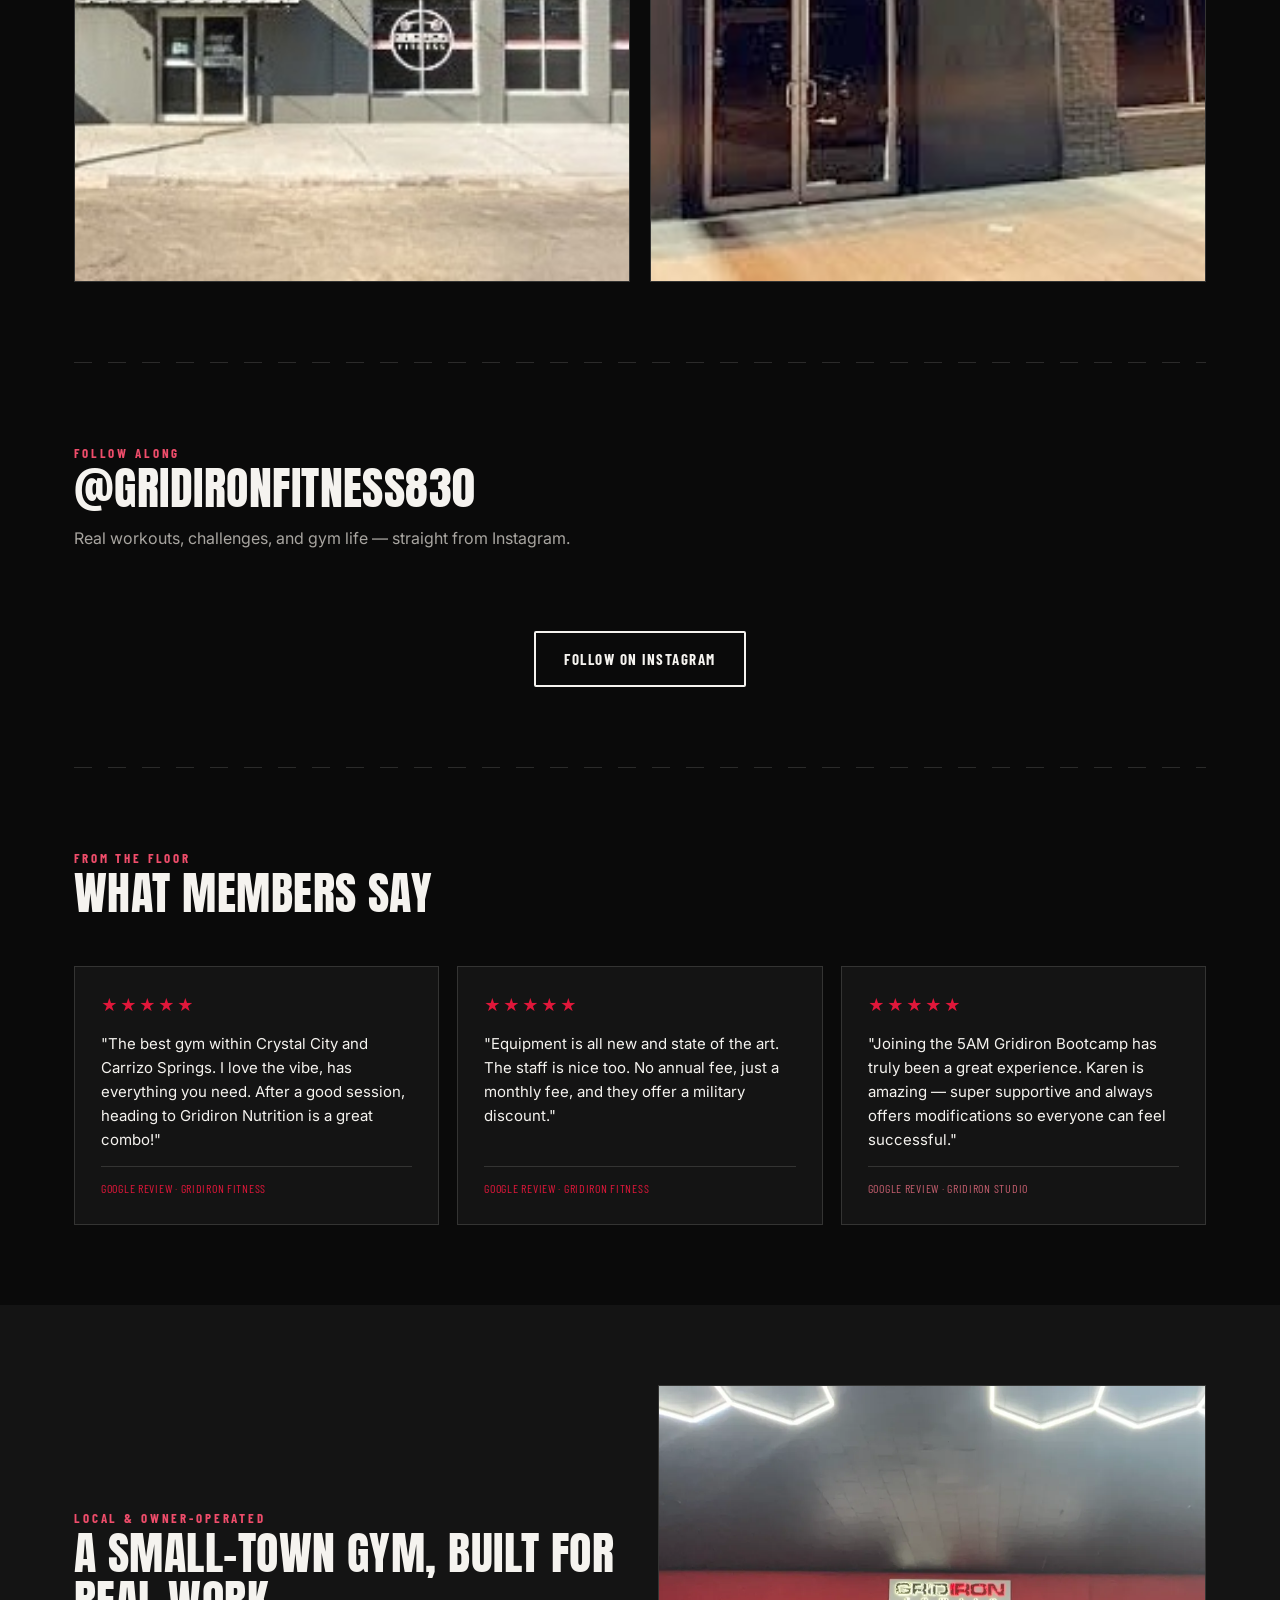
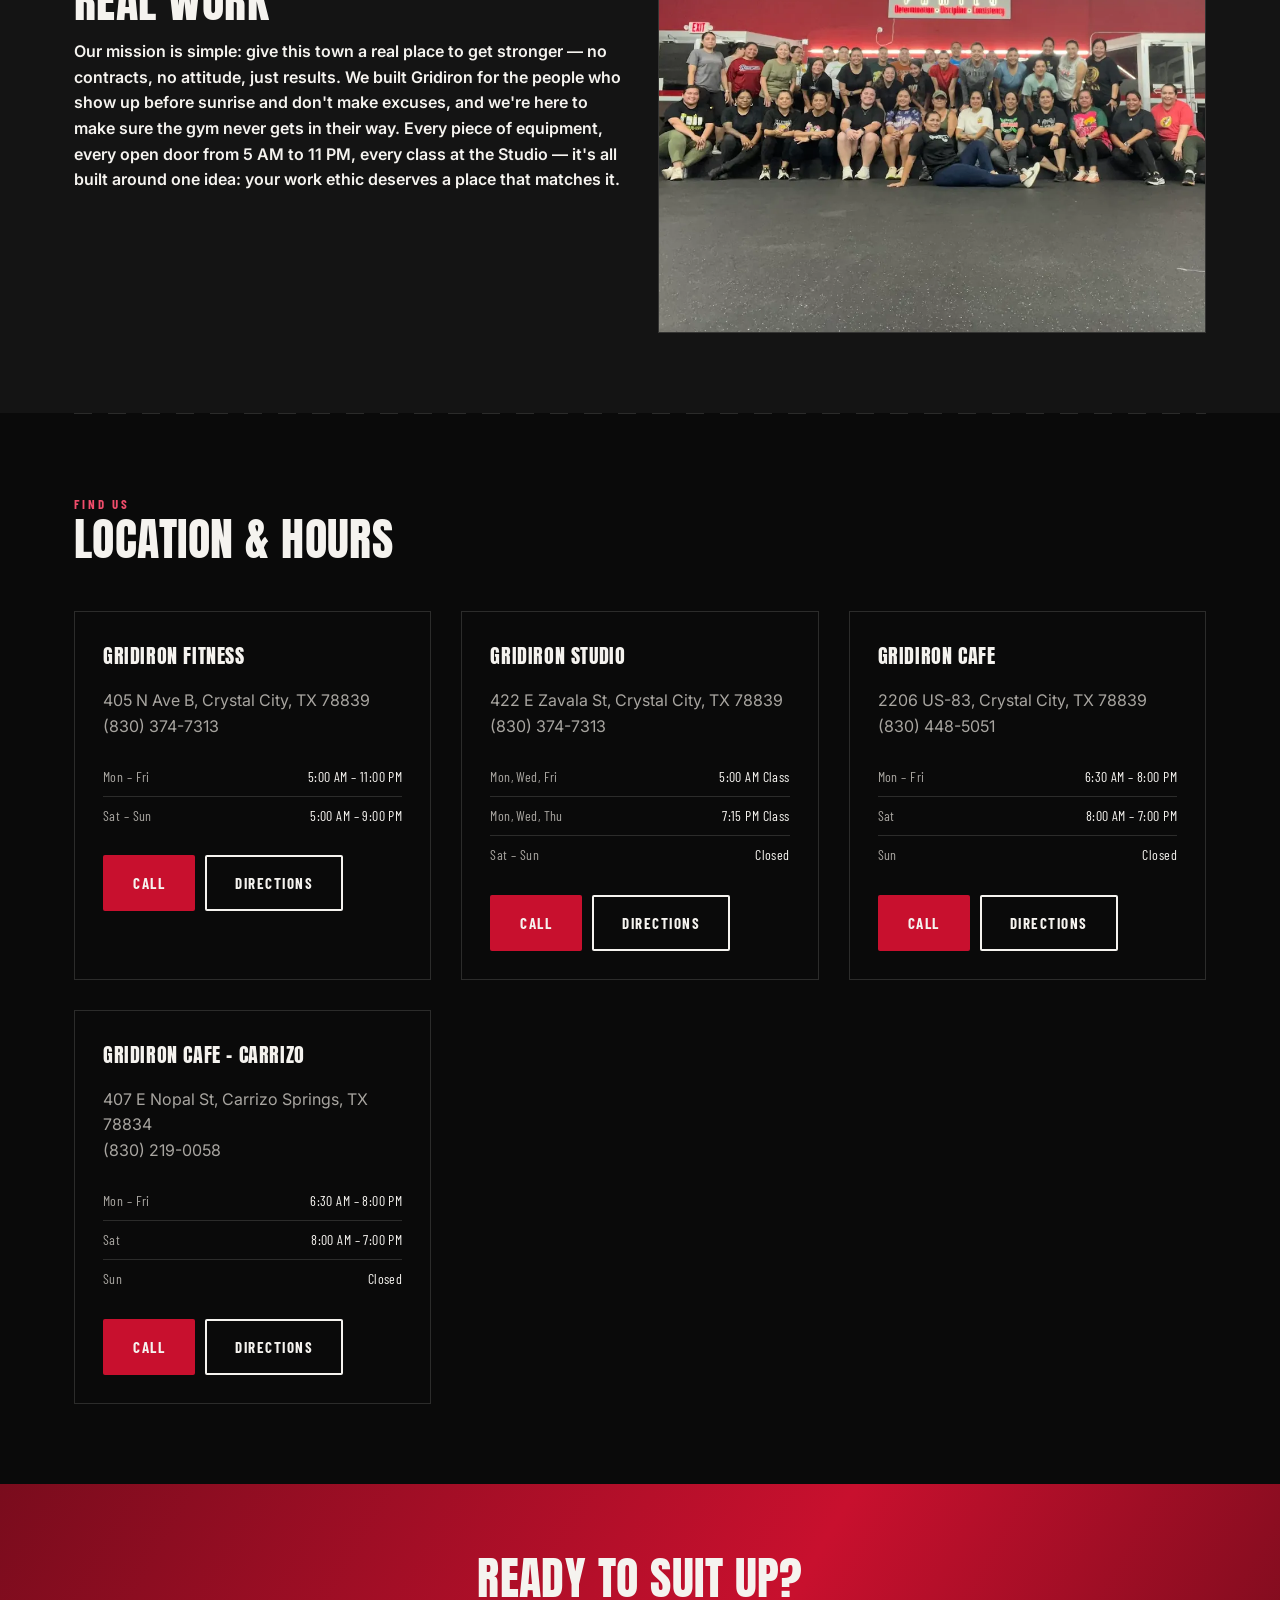
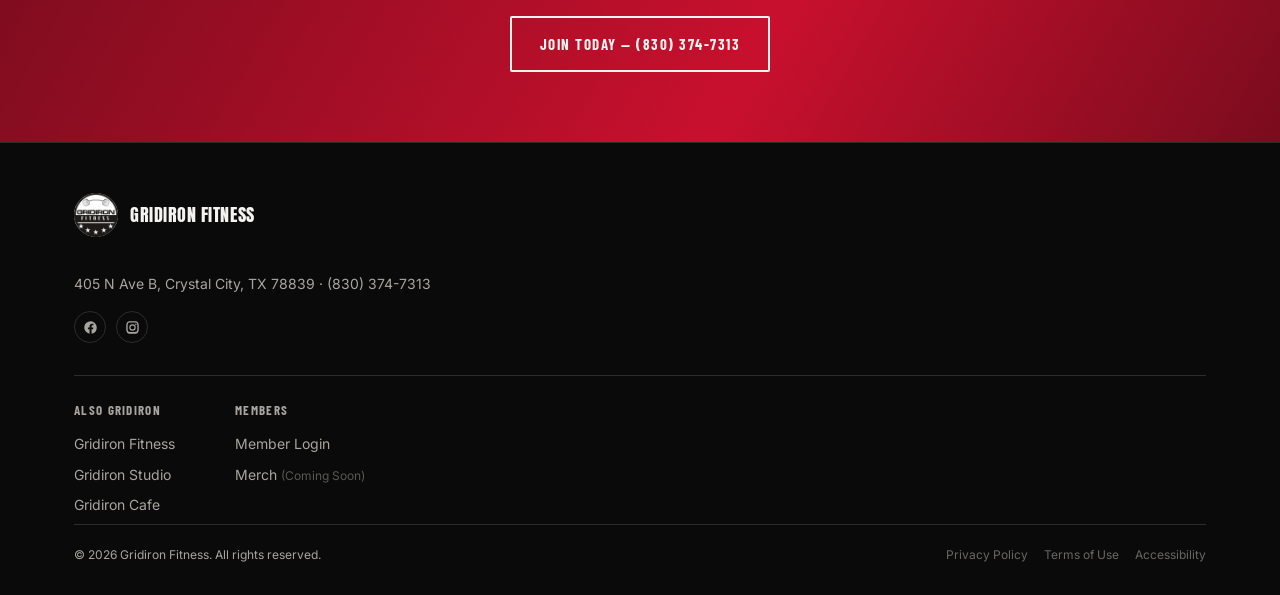
==== commit 1d54d0f0: "new update" ====
--- a/index.html
+++ b/index.html
@@ -91,7 +91,7 @@
       "@type": "CafeOrCoffeeShop",
       "name": "Gridiron Cafe",
       "description": "Coffee and food stop in Crystal City, TX, part of the Gridiron family of businesses.",
-      "url": "https://gridironfitnesstx.com/#facilities",
+      "url": "https://gridironfitnesstx.com/cafe.html",
       "telephone": "+18304485051",
       "address": {
         "@type": "PostalAddress",
@@ -119,7 +119,7 @@
       "@type": "CafeOrCoffeeShop",
       "name": "Gridiron Cafe – Carrizo",
       "description": "Second Gridiron Cafe location in Carrizo Springs, TX, serving coffee, smoothies, açaí bowls, and a deli menu.",
-      "url": "https://gridironfitnesstx.com/#facilities",
+      "url": "https://gridironfitnesstx.com/cafe.html",
       "telephone": "+18302190058",
       "address": {
         "@type": "PostalAddress",
@@ -136,28 +136,6 @@
   ]
 }
 
-const merchDropdown = document.getElementById('merchDropdown');
-const merchTrigger = document.getElementById('merchTrigger');
-if(merchTrigger){
-  merchTrigger.addEventListener('click', () => {
-    const isOpen = merchDropdown.classList.toggle('open');
-    merchTrigger.setAttribute('aria-expanded', isOpen);
-  });
-  document.addEventListener('click', (e) => {
-    if(!merchDropdown.contains(e.target)){
-      merchDropdown.classList.remove('open');
-      merchTrigger.setAttribute('aria-expanded', 'false');
-    }
-  });
-}
-const mobileMerchDropdown = document.getElementById('mobileMerchDropdown');
-const mobileMerchTrigger = document.getElementById('mobileMerchTrigger');
-if(mobileMerchTrigger){
-  mobileMerchTrigger.addEventListener('click', () => {
-    const isOpen = mobileMerchDropdown.classList.toggle('open');
-    mobileMerchTrigger.setAttribute('aria-expanded', isOpen);
-  });
-}
 </script>
 
 <link rel="preconnect" href="https://fonts.googleapis.com">
@@ -177,18 +155,6 @@
       <a href="#reviews">Reviews</a>
       <a href="#location">Hours</a>
       <a href="studio.html">Gridiron Studio</a>
-      <a href="members.html">Members Portal</a>
-      <div class="nav-dropdown" id="merchDropdown">
-        <button type="button" class="nav-dropdown-trigger" id="merchTrigger" aria-haspopup="true" aria-expanded="false">
-          Merch
-          <svg viewBox="0 0 12 8" fill="none"><path d="M1 1L6 6L11 1" stroke="currentColor" stroke-width="1.5"/></svg>
-        </button>
-        <div class="nav-dropdown-panel">
-          <span class="facility-tag">Gridiron Gear</span>
-          <h4>Coming Soon</h4>
-          <p class="schedule-note">Our merch store is on the way — check back soon for hoodies, tees, and more.</p>
-        </div>
-      </div>
     </div>
     <a href="tel:+18303747313" class="nav-cta">(830) 374-7313</a>
     <button class="burger" id="burgerBtn" aria-label="Open menu">
@@ -201,17 +167,6 @@
     <a href="#reviews">Reviews</a>
     <a href="#location">Hours</a>
     <a href="studio.html">Gridiron Studio</a>
-    <a href="members.html">Members Portal</a>
-    <div class="mobile-dropdown" id="mobileMerchDropdown">
-      <button type="button" class="mobile-dropdown-trigger" id="mobileMerchTrigger" aria-expanded="false">
-        Merch
-        <svg viewBox="0 0 12 8" fill="none"><path d="M1 1L6 6L11 1" stroke="currentColor" stroke-width="1.5"/></svg>
-      </button>
-      <div class="mobile-dropdown-panel">
-        <p class="schedule-note">Our merch store is on the way — check back soon for hoodies, tees, and more.</p>
-      </div>
-    </div>
-    <a href="tel:+18303747313" class="cta">Call (830) 374-7313</a>
   </div>
 </header>
 
@@ -221,8 +176,9 @@
     <div class="eyebrow">Crystal City, TX · Owner-Operated</div>
     <h1>WHERE CRYSTAL<br>CITY GETS <span class="accent">TO WORK.</span></h1>
     <p class="hero-sub">New equipment, no annual contract, and doors open 5 AM to 11 PM, every single day. Built for shift workers, students, and anyone who shows up.</p>
+    <p class="hero-conversion-line">$0 Annual Fee · Military Discount Available</p>
     <div class="hero-actions">
-      <a href="tel:+18303747313" class="btn btn-primary">Call (830) 374-7313</a>
+      <a href="tel:+18303747313" class="btn btn-primary">Join Today</a>
       <a href="https://www.google.com/maps/search/?api=1&query=405+N+Ave+B+Crystal+City+TX+78839" target="_blank" rel="noopener" class="btn btn-outline">Get Directions</a>
     </div>
   </div>
@@ -239,64 +195,46 @@
       <div class="score-label">Reviews</div>
     </div>
     <div class="score-cell">
+      <div class="score-num">$0</div>
+      <div class="score-label">Annual Fee</div>
+    </div>
+    <div class="score-cell">
       <div class="score-num">5A–11P</div>
       <div class="score-label">Mon–Fri Hours</div>
     </div>
-    <div class="score-cell">
-      <div class="score-num">$0</div>
-      <div class="score-label">Annual Fee</div>
-    </div>
   </div>
 </div>
+
+<section class="quote-pull">
+  <div class="wrap">
+    <div class="quote-pull-mark">"</div>
+    <p class="quote-pull-text">Equipment is all new and state of the art. The staff is nice too. No annual fee, just a monthly fee, and they offer a military discount.</p>
+    <div class="quote-pull-attribution">Google Review · Gridiron Fitness</div>
+  </div>
+</section>
 
 <section class="section" id="facilities">
   <div class="wrap">
     <div class="section-head reveal">
       <div class="eyebrow">One Crew, Three Spots</div>
       <h2>Train, Take A Class, Refuel</h2>
-      <p>Gridiron Fitness, Gridiron Studio, and Gridiron Cafe are run by the same local team. Lift on your own, join a class, or grab a coffee after — all three are part of the family.</p>
-    </div>
-    <div class="facility-grid">
+    </div>
+    <div class="facility-grid facility-grid-tight">
       <div class="facility-card dark reveal">
         <span class="facility-tag">Open Gym</span>
         <h3>Gridiron Fitness</h3>
-        <div class="facility-meta">405 N Ave B, Crystal City, TX 78839</div>
-        <p>New, state-of-the-art equipment, full free weights, cardio, and an outdoor training area. Walk in any day — no class schedule required.</p>
-        <ul>
-          <li>No annual fee — month-to-month only</li>
-          <li>Military discount available</li>
-        </ul>
-        <div class="facility-actions">
-          <a href="tel:+18303747313" class="btn btn-primary">Call Gridiron Fitness</a>
-        </div>
-      </div>
-      <div class="facility-card black3 reveal">
+        <p class="facility-tight-line">Lift on your own. 405 N Ave B, Crystal City.</p>
+      </div>
+      <a href="studio.html" class="facility-card black3 reveal facility-card-link">
         <span class="facility-tag">Group Classes</span>
         <h3>Gridiron Studio</h3>
-        <div class="facility-meta">422 E Zavala St, Crystal City, TX 78839</div>
-        <p>Coach-led bootcamp and evening classes built to push you further than you'd go solo. All fitness levels, real modifications, zero judgment.</p>
-        <div class="facility-actions">
-          <a href="tel:+18303747313" class="btn btn-dimred">Call Gridiron Studio</a>
-        </div>
-      </div>
-      <div class="facility-card dark reveal">
+        <p class="facility-tight-line">Coach-led bootcamp and classes. 422 E Zavala St, Crystal City.</p>
+      </a>
+      <a href="cafe.html" class="facility-card dark reveal facility-card-link">
         <span class="facility-tag">Coffee &amp; Food</span>
         <h3>Gridiron Cafe</h3>
-        <div class="facility-meta">2206 US-83, Crystal City, TX 78839</div>
-        <p>Coffee, smoothies, açaí and matcha bowls, breakfast, and deli sandwiches — a real menu, not just a vending machine. Two locations to grab something on the way in or out.</p>
-        <div class="facility-actions">
-          <a href="tel:+18304485051" class="btn btn-dimred">Call Gridiron Cafe</a>
-        </div>
-      </div>
-      <div class="facility-card black3 reveal">
-        <span class="facility-tag">Coffee &amp; Food</span>
-        <h3>Gridiron Cafe – Carrizo</h3>
-        <div class="facility-meta">407 E Nopal St, Carrizo Springs, TX 78834</div>
-        <p>Our second cafe location, just down the road in Carrizo Springs — same coffee, smoothies, açaí bowls, and deli menu.</p>
-        <div class="facility-actions">
-          <a href="tel:+18302190058" class="btn btn-dimred">Call Gridiron Cafe – Carrizo</a>
-        </div>
-      </div>
+        <p class="facility-tight-line">Coffee, smoothies, food. Crystal City &amp; Carrizo Springs.</p>
+      </a>
     </div>
   </div>
 </section>
@@ -306,11 +244,11 @@
 <section class="section" id="gallery">
   <div class="wrap">
     <div class="section-head reveal">
-      <div class="eyebrow">Inside The Gym</div>
+      <div class="eyebrow">Take A Look</div>
       <h2>Photo Gallery</h2>
-      <p>A look inside Gridiron Fitness.</p>
-    </div>
-    <div class="gallery-grid">
+      <p>Gridiron Fitness, inside and out.</p>
+    </div>
+    <div class="gallery-grid gallery-grid-large">
             <div class="gallery-item reveal" onclick="openLightbox(this)">
         <img src="images/training-floor-at-gridiron-fitness-crystal-city-tx.webp" alt="Training floor at Gridiron Fitness, Crystal City, TX" loading="lazy">
       </div>
@@ -322,16 +260,6 @@
       </div>
             <div class="gallery-item reveal" onclick="openLightbox(this)">
         <img src="images/gridiron-fitness-entrance-at-night-crystal-city-tx.jpg" alt="Gridiron Fitness entrance lit up at night in Crystal City, TX" loading="lazy">
-      </div>
-            <div class="gallery-item reveal photo-placeholder">
-        <svg viewBox="0 0 24 24" fill="none" stroke="currentColor" stroke-width="1.5"><rect x="3" y="3" width="18" height="18" rx="2"/><circle cx="8.5" cy="8.5" r="1.5"/><path d="M21 15l-5-5L5 21"/></svg>
-        <p>More Photos Coming Soon</p>
-        <small>Send over your favorite gym photos</small>
-      </div>
-            <div class="gallery-item reveal photo-placeholder">
-        <svg viewBox="0 0 24 24" fill="none" stroke="currentColor" stroke-width="1.5"><rect x="3" y="3" width="18" height="18" rx="2"/><circle cx="8.5" cy="8.5" r="1.5"/><path d="M21 15l-5-5L5 21"/></svg>
-        <p>More Photos Coming Soon</p>
-        <small>Send over your favorite gym photos</small>
       </div>
     </div>
   </div>
@@ -346,10 +274,13 @@
       <h2>@gridironfitness830</h2>
       <p>Real workouts, challenges, and gym life — straight from Instagram.</p>
     </div>
-    <div class="insta-grid">
+    <div class="insta-grid" id="instaGrid">
       <blockquote class="instagram-media" data-instgrm-permalink="https://www.instagram.com/p/Cm3dXtHBmls/" data-instgrm-version="14"></blockquote>
       <blockquote class="instagram-media" data-instgrm-permalink="https://www.instagram.com/p/CU9QDe8sJy6/" data-instgrm-version="14"></blockquote>
       <blockquote class="instagram-media" data-instgrm-permalink="https://www.instagram.com/p/C250HcEsq6O/" data-instgrm-version="14"></blockquote>
+    </div>
+    <div id="instaFallback" style="display:none; text-align:center; padding:50px 24px; border:1px dashed rgba(245,243,239,0.25); background:var(--black-2);">
+      <p style="color:var(--white-dim);">Having trouble loading our latest posts here — but we're always active on Instagram.</p>
     </div>
     <div style="text-align:center; margin-top:32px;">
       <a href="https://www.instagram.com/gridironfitness830/" target="_blank" rel="noopener" class="btn btn-outline">Follow on Instagram</a>
@@ -458,40 +389,30 @@
 
 <div class="cta-band">
   <h2>Ready To Suit Up?</h2>
-  <p>Stop by, call, or just show up — there's no annual contract holding you back.</p>
-  <a href="tel:+18303747313" class="btn btn-outline">Call (830) 374-7313</a>
+  <a href="tel:+18303747313" class="btn btn-outline">Join Today — (830) 374-7313</a>
 </div>
 
 <footer>
   <div class="wrap">
-    <div class="footer-brand">
-      <img src="images/gridiron-fitness-logo-2.webp" alt="Gridiron Fitness logo" class="footer-logo">
-      <span>GRIDIRON FITNESS</span>
-    </div>
-    <div class="footer-grid">
-      <div class="footer-col">
-        <h4>Gridiron Fitness</h4>
-        <p>405 N Ave B<br>Crystal City, TX 78839</p>
-        <a href="tel:+18303747313">(830) 374-7313</a>
-        <div class="footer-social-icons"><a href="https://www.facebook.com/gridironfitnesstx/" target="_blank" rel="noopener" aria-label="Facebook"><svg viewBox="0 0 24 24" fill="currentColor"><path d="M22 12a10 10 0 1 0-11.5 9.9v-7H7.9V12h2.6V9.8c0-2.6 1.5-4 3.9-4 1.1 0 2.3.2 2.3.2v2.5h-1.3c-1.3 0-1.7.8-1.7 1.6V12h2.8l-.4 2.9h-2.4v7A10 10 0 0 0 22 12z"/></svg></a><a href="https://www.instagram.com/gridironfitness830/" target="_blank" rel="noopener" aria-label="Instagram"><svg viewBox="0 0 24 24" fill="currentColor"><path d="M12 2c2.72 0 3.06.01 4.12.06 1.07.05 1.79.22 2.43.46.66.26 1.21.6 1.77 1.15.55.56.9 1.11 1.15 1.77.24.64.41 1.36.46 2.43.05 1.06.06 1.4.06 4.12s-.01 3.06-.06 4.12c-.05 1.07-.22 1.79-.46 2.43a4.9 4.9 0 0 1-1.15 1.77c-.56.55-1.11.9-1.77 1.15-.64.24-1.36.41-2.43.46-1.06.05-1.4.06-4.12.06s-3.06-.01-4.12-.06c-1.07-.05-1.79-.22-2.43-.46a4.9 4.9 0 0 1-1.77-1.15 4.9 4.9 0 0 1-1.15-1.77c-.24-.64-.41-1.36-.46-2.43C2.01 15.06 2 14.72 2 12s.01-3.06.06-4.12c.05-1.07.22-1.79.46-2.43.26-.66.6-1.21 1.15-1.77A4.9 4.9 0 0 1 5.44 2.53c.64-.24 1.36-.41 2.43-.46C8.94 2.01 9.28 2 12 2zm0 1.8c-2.67 0-2.99.01-4.04.06-.87.04-1.34.19-1.66.31-.42.16-.72.36-1.03.67-.31.31-.51.61-.67 1.03-.12.32-.27.79-.31 1.66-.05 1.05-.06 1.37-.06 4.04s.01 2.99.06 4.04c.04.87.19 1.34.31 1.66.16.42.36.72.67 1.03.31.31.61.51 1.03.67.32.12.79.27 1.66.31 1.05.05 1.37.06 4.04.06s2.99-.01 4.04-.06c.87-.04 1.34-.19 1.66-.31.42-.16.72-.36 1.03-.67.31-.31.51-.61.67-1.03.12-.32.27-.79.31-1.66.05-1.05.06-1.37.06-4.04s-.01-2.99-.06-4.04c-.04-.87-.19-1.34-.31-1.66a2.78 2.78 0 0 0-.67-1.03 2.78 2.78 0 0 0-1.03-.67c-.32-.12-.79-.27-1.66-.31-1.05-.05-1.37-.06-4.04-.06zM12 6.87a5.13 5.13 0 1 1 0 10.26 5.13 5.13 0 0 1 0-10.26zm0 1.8a3.33 3.33 0 1 0 0 6.66 3.33 3.33 0 0 0 0-6.66zm6.54-2a1.2 1.2 0 1 1-2.4 0 1.2 1.2 0 0 1 2.4 0z"/></svg></a></div>
-      </div>
-      <div class="footer-col">
-        <h4><a href="studio.html">Gridiron Studio</a></h4>
-        <p>422 E Zavala St<br>Crystal City, TX 78839</p>
-        <a href="tel:+18303747313">(830) 374-7313</a>
-        <div class="footer-social-icons"><a href="https://www.facebook.com/gridironfitnesstx/" target="_blank" rel="noopener" aria-label="Facebook"><svg viewBox="0 0 24 24" fill="currentColor"><path d="M22 12a10 10 0 1 0-11.5 9.9v-7H7.9V12h2.6V9.8c0-2.6 1.5-4 3.9-4 1.1 0 2.3.2 2.3.2v2.5h-1.3c-1.3 0-1.7.8-1.7 1.6V12h2.8l-.4 2.9h-2.4v7A10 10 0 0 0 22 12z"/></svg></a><a href="https://www.instagram.com/gridironfitness830/" target="_blank" rel="noopener" aria-label="Instagram"><svg viewBox="0 0 24 24" fill="currentColor"><path d="M12 2c2.72 0 3.06.01 4.12.06 1.07.05 1.79.22 2.43.46.66.26 1.21.6 1.77 1.15.55.56.9 1.11 1.15 1.77.24.64.41 1.36.46 2.43.05 1.06.06 1.4.06 4.12s-.01 3.06-.06 4.12c-.05 1.07-.22 1.79-.46 2.43a4.9 4.9 0 0 1-1.15 1.77c-.56.55-1.11.9-1.77 1.15-.64.24-1.36.41-2.43.46-1.06.05-1.4.06-4.12.06s-3.06-.01-4.12-.06c-1.07-.05-1.79-.22-2.43-.46a4.9 4.9 0 0 1-1.77-1.15 4.9 4.9 0 0 1-1.15-1.77c-.24-.64-.41-1.36-.46-2.43C2.01 15.06 2 14.72 2 12s.01-3.06.06-4.12c.05-1.07.22-1.79.46-2.43.26-.66.6-1.21 1.15-1.77A4.9 4.9 0 0 1 5.44 2.53c.64-.24 1.36-.41 2.43-.46C8.94 2.01 9.28 2 12 2zm0 1.8c-2.67 0-2.99.01-4.04.06-.87.04-1.34.19-1.66.31-.42.16-.72.36-1.03.67-.31.31-.51.61-.67 1.03-.12.32-.27.79-.31 1.66-.05 1.05-.06 1.37-.06 4.04s.01 2.99.06 4.04c.04.87.19 1.34.31 1.66.16.42.36.72.67 1.03.31.31.61.51 1.03.67.32.12.79.27 1.66.31 1.05.05 1.37.06 4.04.06s2.99-.01 4.04-.06c.87-.04 1.34-.19 1.66-.31.42-.16.72-.36 1.03-.67.31-.31.51-.61.67-1.03.12-.32.27-.79.31-1.66.05-1.05.06-1.37.06-4.04s-.01-2.99-.06-4.04c-.04-.87-.19-1.34-.31-1.66a2.78 2.78 0 0 0-.67-1.03 2.78 2.78 0 0 0-1.03-.67c-.32-.12-.79-.27-1.66-.31-1.05-.05-1.37-.06-4.04-.06zM12 6.87a5.13 5.13 0 1 1 0 10.26 5.13 5.13 0 0 1 0-10.26zm0 1.8a3.33 3.33 0 1 0 0 6.66 3.33 3.33 0 0 0 0-6.66zm6.54-2a1.2 1.2 0 1 1-2.4 0 1.2 1.2 0 0 1 2.4 0z"/></svg></a></div>
-      </div>
-      <div class="footer-col">
-        <h4>Gridiron Cafe</h4>
-        <p>2206 US-83<br>Crystal City, TX 78839</p>
-        <a href="tel:+18304485051">(830) 448-5051</a>
-        <div class="footer-social-icons"><a href="https://www.facebook.com/GridironNutrition830/" target="_blank" rel="noopener" aria-label="Facebook"><svg viewBox="0 0 24 24" fill="currentColor"><path d="M22 12a10 10 0 1 0-11.5 9.9v-7H7.9V12h2.6V9.8c0-2.6 1.5-4 3.9-4 1.1 0 2.3.2 2.3.2v2.5h-1.3c-1.3 0-1.7.8-1.7 1.6V12h2.8l-.4 2.9h-2.4v7A10 10 0 0 0 22 12z"/></svg></a><a href="https://www.instagram.com/gridiron_cafe/" target="_blank" rel="noopener" aria-label="Instagram"><svg viewBox="0 0 24 24" fill="currentColor"><path d="M12 2c2.72 0 3.06.01 4.12.06 1.07.05 1.79.22 2.43.46.66.26 1.21.6 1.77 1.15.55.56.9 1.11 1.15 1.77.24.64.41 1.36.46 2.43.05 1.06.06 1.4.06 4.12s-.01 3.06-.06 4.12c-.05 1.07-.22 1.79-.46 2.43a4.9 4.9 0 0 1-1.15 1.77c-.56.55-1.11.9-1.77 1.15-.64.24-1.36.41-2.43.46-1.06.05-1.4.06-4.12.06s-3.06-.01-4.12-.06c-1.07-.05-1.79-.22-2.43-.46a4.9 4.9 0 0 1-1.77-1.15 4.9 4.9 0 0 1-1.15-1.77c-.24-.64-.41-1.36-.46-2.43C2.01 15.06 2 14.72 2 12s.01-3.06.06-4.12c.05-1.07.22-1.79.46-2.43.26-.66.6-1.21 1.15-1.77A4.9 4.9 0 0 1 5.44 2.53c.64-.24 1.36-.41 2.43-.46C8.94 2.01 9.28 2 12 2zm0 1.8c-2.67 0-2.99.01-4.04.06-.87.04-1.34.19-1.66.31-.42.16-.72.36-1.03.67-.31.31-.51.61-.67 1.03-.12.32-.27.79-.31 1.66-.05 1.05-.06 1.37-.06 4.04s.01 2.99.06 4.04c.04.87.19 1.34.31 1.66.16.42.36.72.67 1.03.31.31.61.51 1.03.67.32.12.79.27 1.66.31 1.05.05 1.37.06 4.04.06s2.99-.01 4.04-.06c.87-.04 1.34-.19 1.66-.31.42-.16.72-.36 1.03-.67.31-.31.51-.61.67-1.03.12-.32.27-.79.31-1.66.05-1.05.06-1.37.06-4.04s-.01-2.99-.06-4.04c-.04-.87-.19-1.34-.31-1.66a2.78 2.78 0 0 0-.67-1.03 2.78 2.78 0 0 0-1.03-.67c-.32-.12-.79-.27-1.66-.31-1.05-.05-1.37-.06-4.04-.06zM12 6.87a5.13 5.13 0 1 1 0 10.26 5.13 5.13 0 0 1 0-10.26zm0 1.8a3.33 3.33 0 1 0 0 6.66 3.33 3.33 0 0 0 0-6.66zm6.54-2a1.2 1.2 0 1 1-2.4 0 1.2 1.2 0 0 1 2.4 0z"/></svg></a></div>
-      </div>
-      <div class="footer-col">
-        <h4>Gridiron Cafe – Carrizo</h4>
-        <p>407 E Nopal St<br>Carrizo Springs, TX 78834</p>
-        <a href="tel:+18302190058">(830) 219-0058</a>
-        <div class="footer-social-icons"><a href="https://facebook.com/gridironcafecs" target="_blank" rel="noopener" aria-label="Facebook"><svg viewBox="0 0 24 24" fill="currentColor"><path d="M22 12a10 10 0 1 0-11.5 9.9v-7H7.9V12h2.6V9.8c0-2.6 1.5-4 3.9-4 1.1 0 2.3.2 2.3.2v2.5h-1.3c-1.3 0-1.7.8-1.7 1.6V12h2.8l-.4 2.9h-2.4v7A10 10 0 0 0 22 12z"/></svg></a></div>
+    <div class="footer-main">
+      <div class="footer-brand">
+        <img src="images/gridiron-fitness-logo-2.webp" alt="Gridiron Fitness logo" class="footer-logo">
+        <span>GRIDIRON FITNESS</span>
+      </div>
+      <p class="footer-current-info">405 N Ave B, Crystal City, TX 78839 · <a href="tel:+18303747313">(830) 374-7313</a></p>
+      <div class="footer-social-icons"><a href="https://www.facebook.com/gridironfitnesstx/" target="_blank" rel="noopener" aria-label="Facebook"><svg viewBox="0 0 24 24" fill="currentColor"><path d="M22 12a10 10 0 1 0-11.5 9.9v-7H7.9V12h2.6V9.8c0-2.6 1.5-4 3.9-4 1.1 0 2.3.2 2.3.2v2.5h-1.3c-1.3 0-1.7.8-1.7 1.6V12h2.8l-.4 2.9h-2.4v7A10 10 0 0 0 22 12z"/></svg></a><a href="https://www.instagram.com/gridironfitness830/" target="_blank" rel="noopener" aria-label="Instagram"><svg viewBox="0 0 24 24" fill="currentColor"><path d="M12 2c2.72 0 3.06.01 4.12.06 1.07.05 1.79.22 2.43.46.66.26 1.21.6 1.77 1.15.55.56.9 1.11 1.15 1.77.24.64.41 1.36.46 2.43.05 1.06.06 1.4.06 4.12s-.01 3.06-.06 4.12c-.05 1.07-.22 1.79-.46 2.43a4.9 4.9 0 0 1-1.15 1.77c-.56.55-1.11.9-1.77 1.15-.64.24-1.36.41-2.43.46-1.06.05-1.4.06-4.12.06s-3.06-.01-4.12-.06c-1.07-.05-1.79-.22-2.43-.46a4.9 4.9 0 0 1-1.77-1.15 4.9 4.9 0 0 1-1.15-1.77c-.24-.64-.41-1.36-.46-2.43C2.01 15.06 2 14.72 2 12s.01-3.06.06-4.12c.05-1.07.22-1.79.46-2.43.26-.66.6-1.21 1.15-1.77A4.9 4.9 0 0 1 5.44 2.53c.64-.24 1.36-.41 2.43-.46C8.94 2.01 9.28 2 12 2zm0 1.8c-2.67 0-2.99.01-4.04.06-.87.04-1.34.19-1.66.31-.42.16-.72.36-1.03.67-.31.31-.51.61-.67 1.03-.12.32-.27.79-.31 1.66-.05 1.05-.06 1.37-.06 4.04s.01 2.99.06 4.04c.04.87.19 1.34.31 1.66.16.42.36.72.67 1.03.31.31.61.51 1.03.67.32.12.79.27 1.66.31 1.05.05 1.37.06 4.04.06s2.99-.01 4.04-.06c.87-.04 1.34-.19 1.66-.31.42-.16.72-.36 1.03-.67.31-.31.51-.61.67-1.03.12-.32.27-.79.31-1.66.05-1.05.06-1.37.06-4.04s-.01-2.99-.06-4.04c-.04-.87-.19-1.34-.31-1.66a2.78 2.78 0 0 0-.67-1.03 2.78 2.78 0 0 0-1.03-.67c-.32-.12-.79-.27-1.66-.31-1.05-.05-1.37-.06-4.04-.06zM12 6.87a5.13 5.13 0 1 1 0 10.26 5.13 5.13 0 0 1 0-10.26zm0 1.8a3.33 3.33 0 1 0 0 6.66 3.33 3.33 0 0 0 0-6.66zm6.54-2a1.2 1.2 0 1 1-2.4 0 1.2 1.2 0 0 1 2.4 0z"/></svg></a></div>
+    </div>
+    <div class="footer-links-row">
+      <div class="footer-also">
+        <h4>Also Gridiron</h4>
+        <a href="index.html">Gridiron Fitness</a>
+        <a href="studio.html">Gridiron Studio</a>
+        <a href="cafe.html">Gridiron Cafe</a>
+      </div>
+      <div class="footer-utility">
+        <h4>Members</h4>
+        <a href="members.html">Member Login</a>
+        <span class="footer-merch-note">Merch <em>(Coming Soon)</em></span>
       </div>
     </div>
     <div class="footer-legal">
@@ -541,6 +462,28 @@
   });
 }, {threshold:0.12});
 revealEls.forEach(el => io.observe(el));
+
+// Instagram embed reliability patch: force a reprocess pass in case the
+// script's own auto-init raced with page load, then check after a delay
+// whether the posts actually rendered — if not, swap to a clean fallback
+// instead of leaving broken/blank embeds visible.
+window.addEventListener('load', () => {
+  if (window.instgrm && window.instgrm.Embeds) {
+    window.instgrm.Embeds.process();
+  }
+});
+setTimeout(() => {
+  const grid = document.getElementById('instaGrid');
+  const fallback = document.getElementById('instaFallback');
+  if (grid) {
+    const rendered = grid.querySelectorAll('iframe').length;
+    const total = grid.querySelectorAll('blockquote').length;
+    if (rendered < total) {
+      grid.style.display = 'none';
+      if (fallback) fallback.style.display = 'block';
+    }
+  }
+}, 5000);
 </script>
 
 <script async src="https://www.instagram.com/embed.js"></script>
--- a/styles.css
+++ b/styles.css
@@ -4,7 +4,8 @@
   --black-3:#1f1f1f;
   --red:#c8102e;
   --red-deep:#7a0c1d;
-  --red-bright:#e0173a;
+  --red-bright: #e0173a;
+  --red-accessible: #f04d6b;
   --white:#f5f3ef;
   --white-dim:#a8a5a0;
   --line: rgba(245,243,239,0.14);
@@ -22,6 +23,10 @@
 }
 img{max-width:100%; display:block;}
 a{color:inherit; text-decoration:none;}
+.sr-only{
+  position:absolute; width:1px; height:1px; padding:0; margin:-1px;
+  overflow:hidden; clip:rect(0,0,0,0); white-space:nowrap; border:0;
+}
 .wrap{max-width:var(--maxw); margin:0 auto; padding:0 24px;}
 .eyebrow{
   font-family:'Barlow Condensed',sans-serif;
@@ -29,7 +34,7 @@
   text-transform:uppercase;
   letter-spacing:0.22em;
   font-size:13px;
-  color:var(--red-bright);
+  color:var(--red-accessible);
 }
 h1,h2,h3{font-family:'Anton',sans-serif; font-weight:400; letter-spacing:0.01em; text-transform:uppercase;}
 h2{font-size:clamp(28px,4.5vw,46px); margin-bottom:14px; line-height:1.05;}
@@ -110,7 +115,7 @@
   font-family:'Barlow Condensed',sans-serif; font-weight:600; text-transform:uppercase; letter-spacing:0.08em; font-size:15px;
   color:var(--white-dim);
 }
-.mobile-menu a.cta{color:var(--red-bright);}
+.mobile-menu a.cta{color:var(--red-accessible);}
 
 @media(min-width:880px){
   .nav-links{display:flex;}
@@ -221,6 +226,11 @@
 }
 .hero h1 .accent{color:var(--red-bright);}
 .hero-sub{font-size:18px; max-width:520px; margin-bottom:34px;}
+.hero-conversion-line{
+  font-family:'Barlow Condensed',sans-serif; font-weight:700; text-transform:uppercase; letter-spacing:0.05em;
+  font-size:17px; color:var(--white); margin-top:-20px; margin-bottom:28px;
+  border-left:3px solid var(--red-bright); padding-left:14px;
+}
 .hero-actions{display:flex; flex-wrap:wrap; gap:14px;}
 
 /* Rotating hero headline */
@@ -230,13 +240,25 @@
   .hero h1.rotator{transition:none;}
 }
 
-/* photo upload note for hero (visible only as html comment guidance) */
-.hero-photo-note{
-  margin-top:28px; font-size:13px; color:var(--white-dim);
-  border-left:2px solid var(--red); padding-left:12px;
-}
-
 /* SCOREBOARD STAT STRIP */
+
+.quote-pull{
+  padding:56px 24px; text-align:center; background:var(--black-2);
+  border-bottom:1px solid var(--line);
+}
+.quote-pull-mark{
+  font-family:'Anton',sans-serif; font-size:64px; line-height:1; color:var(--red-bright);
+  opacity:0.4; margin-bottom:-10px;
+}
+.quote-pull-text{
+  font-family:'Anton',sans-serif; font-style:italic; text-transform:none; letter-spacing:0;
+  font-size:clamp(20px,3vw,28px); line-height:1.35; color:var(--white);
+  max-width:760px; margin:0 auto 18px;
+}
+.quote-pull-attribution{
+  font-family:'Barlow Condensed',sans-serif; font-weight:600; text-transform:uppercase; letter-spacing:0.08em;
+  font-size:13px; color:var(--red-accessible);
+}
 .scoreboard{
   background:var(--black-2);
   border-top:1px solid var(--line);
@@ -267,6 +289,20 @@
   .score-cell:nth-child(4n){border-right:none;}
   .score-cell{border-bottom:none;}
 }
+@media(min-width:700px){
+  .studio-stats-grid{grid-template-columns:repeat(3,1fr);}
+  .studio-stats-grid .score-cell:nth-child(2n){border-right:1px solid var(--line);}
+  .studio-stats-grid .score-cell:nth-child(3n){border-right:none;}
+}
+
+.cross-link-row{display:grid; grid-template-columns:1fr; gap:20px;}
+@media(min-width:700px){.cross-link-row{grid-template-columns:repeat(2,1fr);}}
+.cross-link-card{
+  display:flex; flex-direction:column; padding:36px 30px; border:1px solid var(--line); background:var(--black-2);
+  cursor:pointer; transition:border-color .2s, transform .15s;
+}
+.cross-link-card:hover{border-color:var(--red-bright); transform:translateY(-2px);}
+.cross-link-card h3{font-size:26px; margin-bottom:6px;}
 
 /* GALLERY */
 .gallery-grid{
@@ -275,6 +311,11 @@
 .insta-grid{display:grid; grid-template-columns:1fr; gap:20px; justify-items:center;}
 .insta-grid .instagram-media{ width:100% !important; max-width:340px !important; min-width:0 !important; }
 @media(min-width:700px){.gallery-grid{grid-template-columns:repeat(3,1fr);} .insta-grid{grid-template-columns:repeat(3,1fr);}}
+@media(min-width:600px){.gallery-grid-large{grid-template-columns:repeat(2,1fr); gap:20px;}}
+
+.fb-embed-container{display:flex; justify-content:center; width:100%; overflow:hidden;}
+.fb-embed-container .fb-page{width:100% !important; max-width:500px !important;}
+.fb-embed-container iframe{width:100% !important; max-width:500px !important;}
 .gallery-item{
   position:relative; aspect-ratio:4/5; overflow:hidden;
   border:1px solid var(--line); background:var(--black-2);
@@ -295,28 +336,50 @@
 }
 .photo-placeholder small{color:rgba(168,165,160,0.6); font-size:11px;}
 
+.schedule-photo-slot{
+  width:100%;
+  border:1px dashed rgba(245,243,239,0.25);
+  background:var(--black-2);
+  padding:70px 24px;
+  text-align:center;
+  display:flex; flex-direction:column; align-items:center; gap:12px;
+}
+.schedule-photo-slot img{max-width:100%; height:auto; display:block; margin:0 auto;}
+.schedule-photo-slot svg{width:40px; height:40px; opacity:0.5;}
+.schedule-photo-slot p{
+  font-family:'Barlow Condensed',sans-serif; font-weight:600; text-transform:uppercase; letter-spacing:0.06em; font-size:15px;
+  color:var(--white-dim);
+}
+.schedule-photo-slot small{color:rgba(168,165,160,0.6); font-size:12px;}
+
 /* FACILITIES (three spots) */
 .facility-grid{display:grid; grid-template-columns:1fr; gap:20px;}
 @media(min-width:700px){.facility-grid{grid-template-columns:repeat(2,1fr);}}
 @media(min-width:1040px){.facility-grid{grid-template-columns:repeat(2,1fr);}}
 @media(min-width:1280px){.facility-grid{grid-template-columns:repeat(4,1fr);}}
+@media(min-width:1040px){.facility-grid-tight{grid-template-columns:repeat(3,1fr);}}
+.facility-tight-line{color:var(--white-dim); font-size:15px; margin-top:4px;}
+.facility-card-link{cursor:pointer; transition:border-color .2s, transform .15s;}
+.facility-card-link:hover{border-color:var(--red-bright); transform:translateY(-2px);}
 .facility-card{
   padding:36px 30px;
   border:1px solid var(--line);
+  display:flex;
+  flex-direction:column;
 }
 .facility-card.dark{background:var(--black-2);}
 .facility-card.redfill{background:linear-gradient(160deg,var(--red-deep),var(--black-2) 70%);}
 .facility-card.black3{background:var(--black-3);}
 .facility-tag{
   display:inline-block; font-family:'Barlow Condensed',sans-serif; font-weight:700; text-transform:uppercase; letter-spacing:0.1em; font-size:12px;
-  padding:5px 12px; border:1px solid var(--red-bright); color:var(--red-bright); margin-bottom:16px;
+  padding:5px 12px; border:1px solid var(--red-bright); color:var(--red-accessible); margin-bottom:16px;
 }
 .facility-card h3{font-size:26px; margin-bottom:6px;}
 .facility-meta{font-family:'Barlow Condensed',sans-serif; letter-spacing:0.04em; color:var(--white-dim); font-size:14px; margin-bottom:16px;}
 .facility-card ul{list-style:none; margin:18px 0 24px;}
 .facility-card li{padding:7px 0; border-top:1px solid var(--line); color:var(--white-dim); font-size:15px;}
 .facility-card li:first-child{border-top:none;}
-.facility-actions{display:flex; gap:10px; flex-wrap:wrap;}
+.facility-actions{display:flex; gap:10px; flex-wrap:wrap; margin-top:auto; padding-top:20px;}
 
 /* REVIEWS */
 .review-grid{display:grid; grid-template-columns:1fr; gap:18px;}
@@ -355,6 +418,17 @@
 .hours-row{display:flex; justify-content:space-between; padding:8px 0; border-top:1px solid var(--line); font-size:14px; color:var(--white-dim); font-family:'Barlow Condensed',sans-serif; letter-spacing:0.03em;}
 .hours-row:first-of-type{border-top:none;}
 .hours-row span:last-child{color:var(--white);}
+
+.location-single{
+  max-width:480px; margin:0 auto;
+  border:1px solid var(--line); background:var(--black-2);
+  padding:48px 44px; text-align:center;
+}
+.location-single .facility-tag{margin-bottom:18px;}
+.location-single h3{font-size:28px; margin-bottom:10px;}
+.location-single > p{color:var(--white-dim); margin-bottom:28px; font-size:15px;}
+.location-single .hours-row{text-align:left;}
+.location-single .location-single-actions{margin-top:28px; display:flex; gap:12px; justify-content:center; flex-wrap:wrap;}
 
 /* CTA BAND */
 .cta-band{
@@ -396,6 +470,17 @@
 .footer-social-line a{display:inline; margin-bottom:0;}
 .footer-social-line .sep{color:rgba(168,165,160,0.5); margin:0 6px;}
 
+.footer-main{margin-bottom:32px;}
+.footer-current-info{color:var(--white-dim); font-size:14px; margin:14px 0 16px;}
+.footer-current-info a{color:var(--white-dim);}
+.footer-current-info a:hover{color:var(--white);}
+.footer-links-row{display:flex; flex-wrap:wrap; gap:60px; padding-top:24px; border-top:1px solid var(--line);}
+.footer-also h4, .footer-utility h4{font-family:'Barlow Condensed',sans-serif; text-transform:uppercase; letter-spacing:0.1em; font-size:13px; color:var(--white-dim); margin-bottom:12px;}
+.footer-also a, .footer-utility a{display:block; font-size:14px; color:var(--white-dim); margin-bottom:8px;}
+.footer-also a:hover, .footer-utility a:hover{color:var(--white);}
+.footer-merch-note{display:block; font-size:14px; color:var(--white-dim);}
+.footer-merch-note em{font-style:normal; color:rgba(168,165,160,0.5); font-size:12px;}
+
 /* LIGHTBOX */
 .lightbox{
   position:fixed; inset:0; background:rgba(10,10,10,0.94); z-index:500;
@@ -435,6 +520,6 @@
 .legal-page p{ margin-bottom:14px; font-size:15px; line-height:1.7; }
 .legal-page ul{ margin:0 0 14px 22px; }
 .legal-page li{ color:var(--white-dim); font-size:15px; line-height:1.7; margin-bottom:6px; }
-.legal-page a{ color:var(--red-bright); text-decoration:underline; }
+.legal-page a{ color:var(--red-accessible); text-decoration:underline; }
 .legal-page a:hover{ color:var(--white); }
 .legal-page strong{ color:var(--white); }
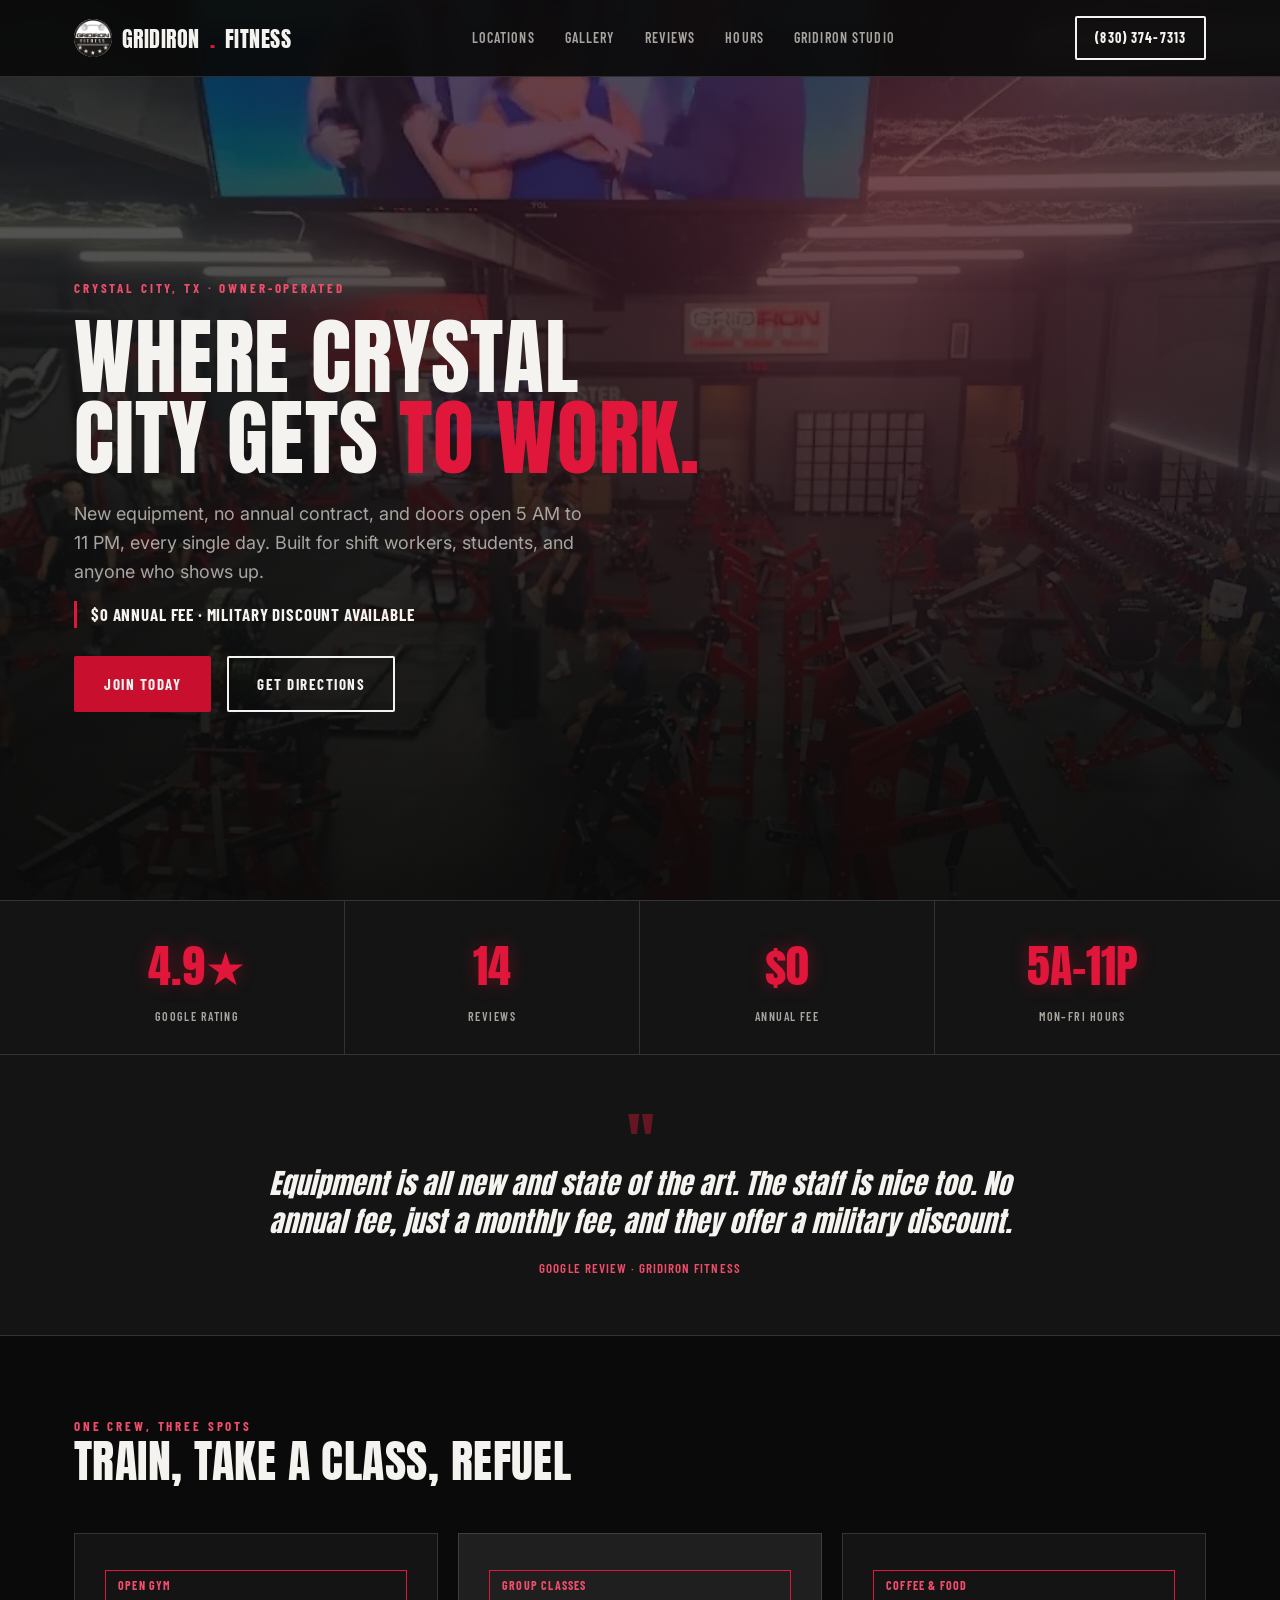
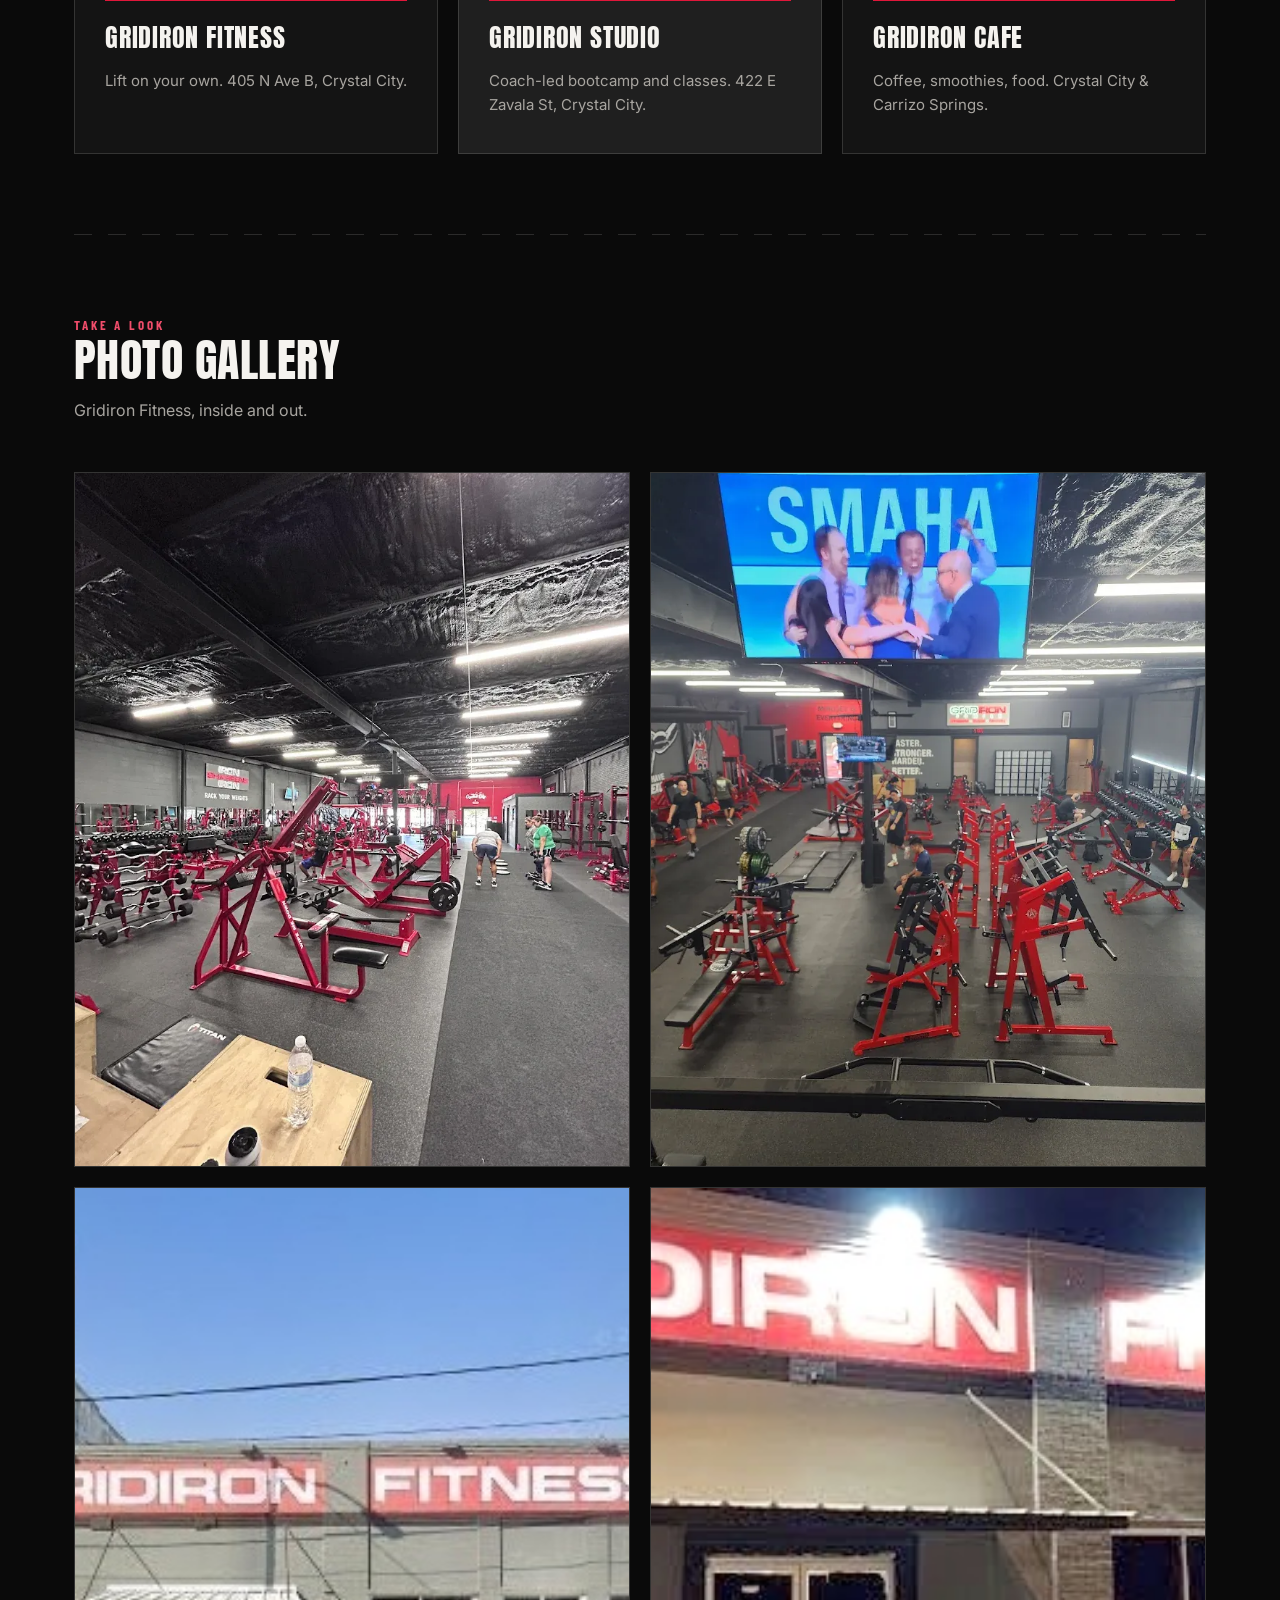
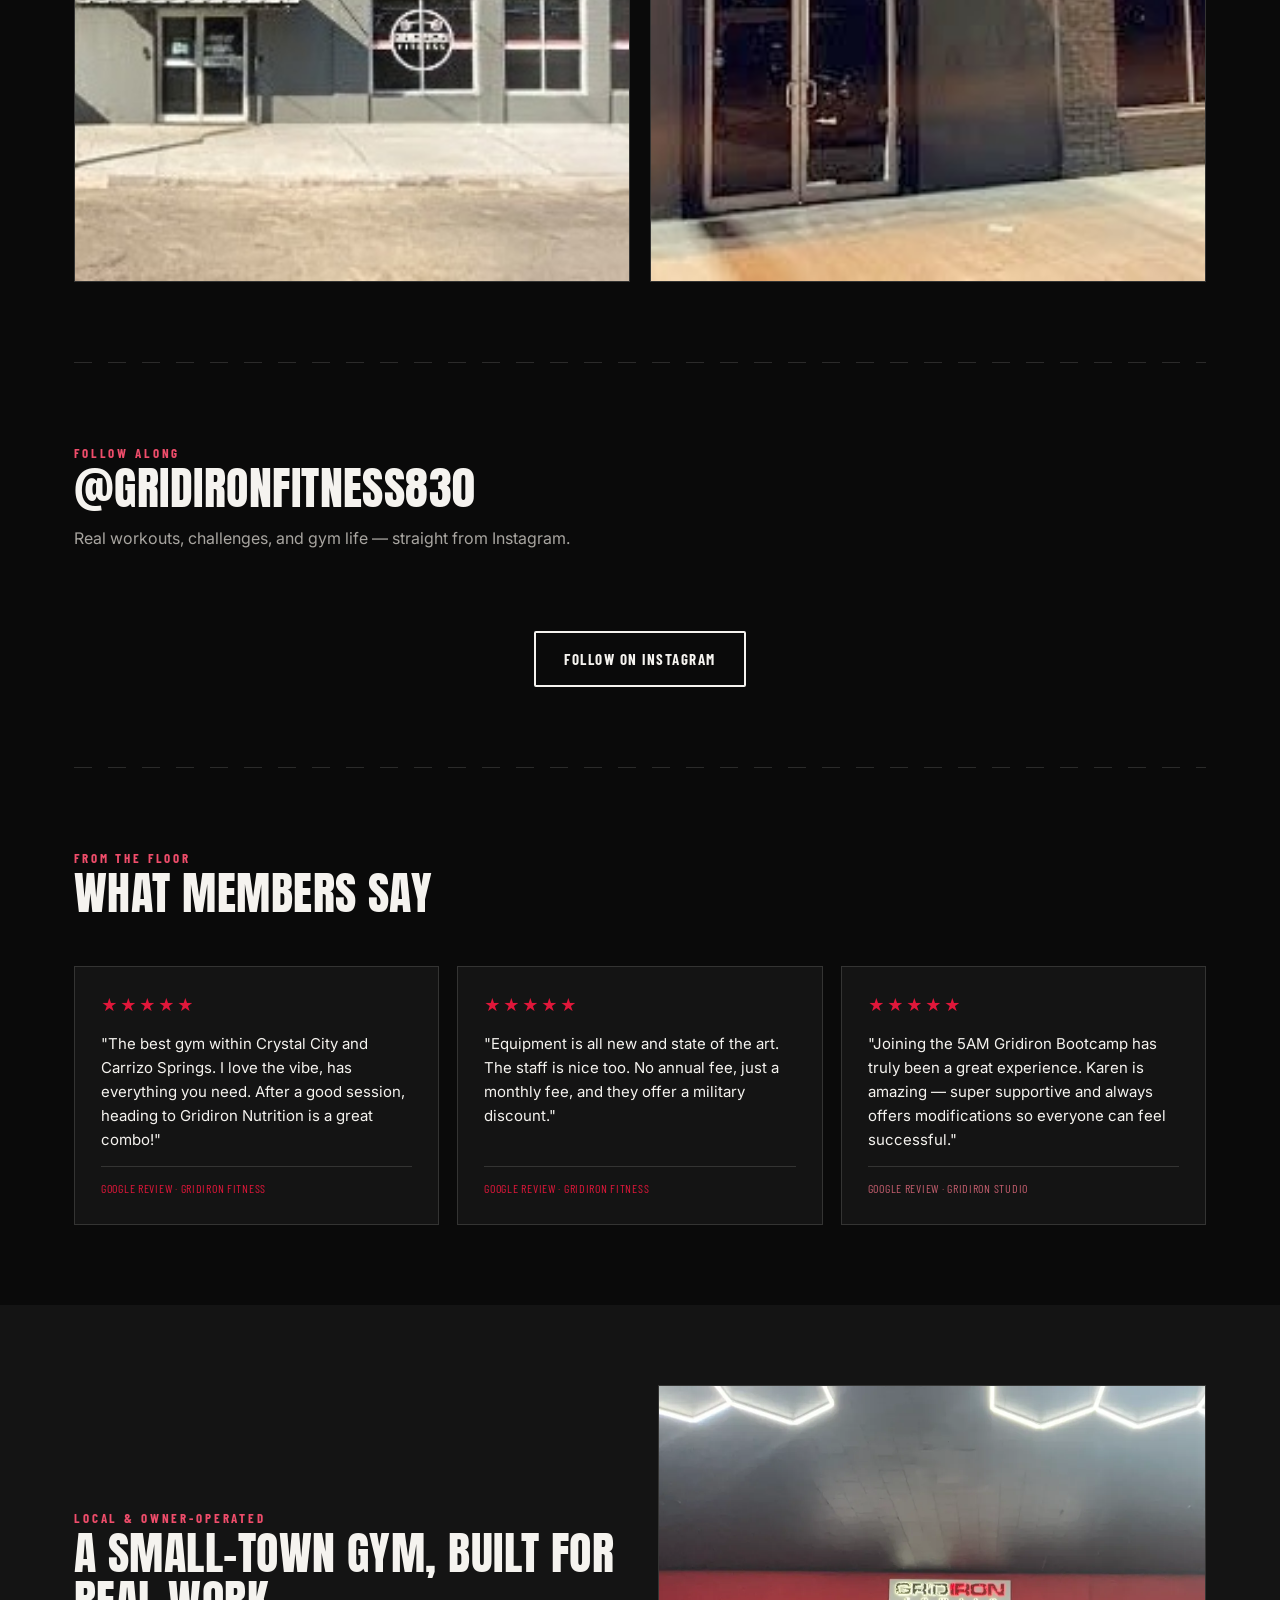
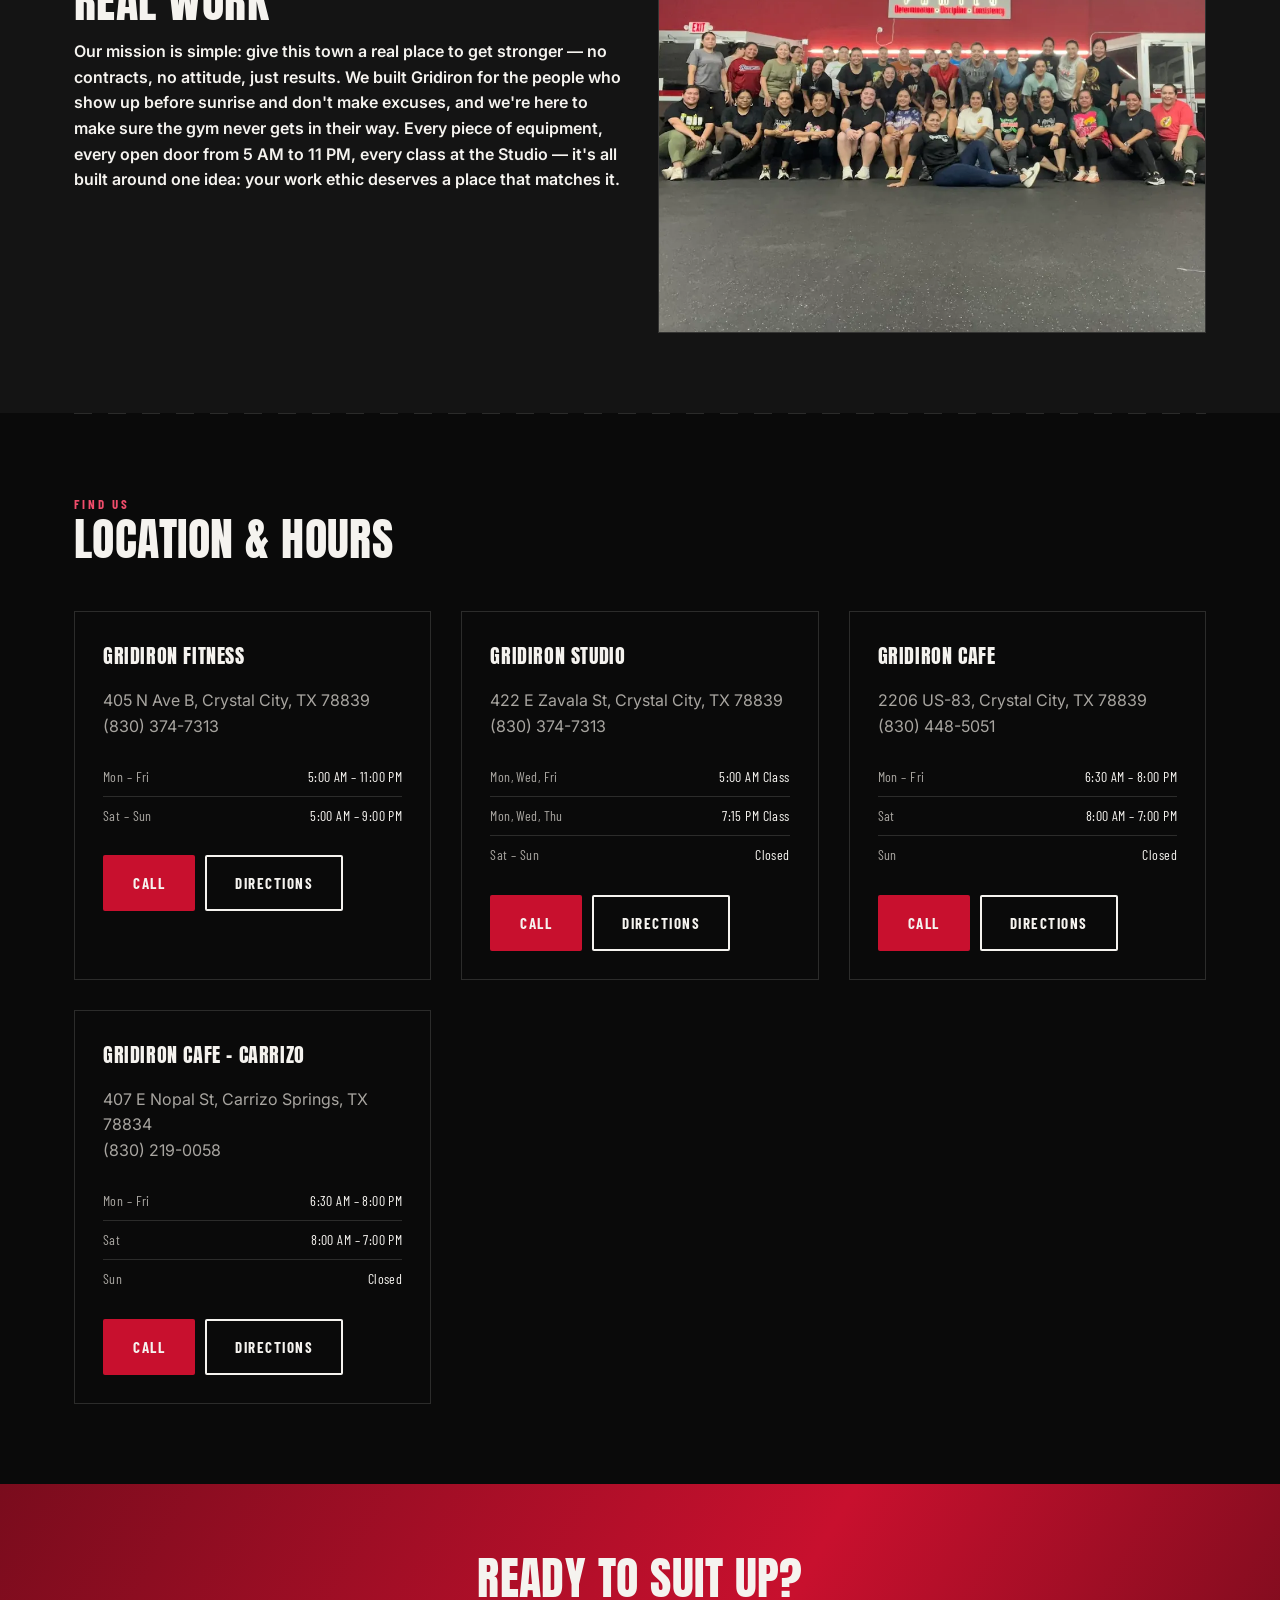
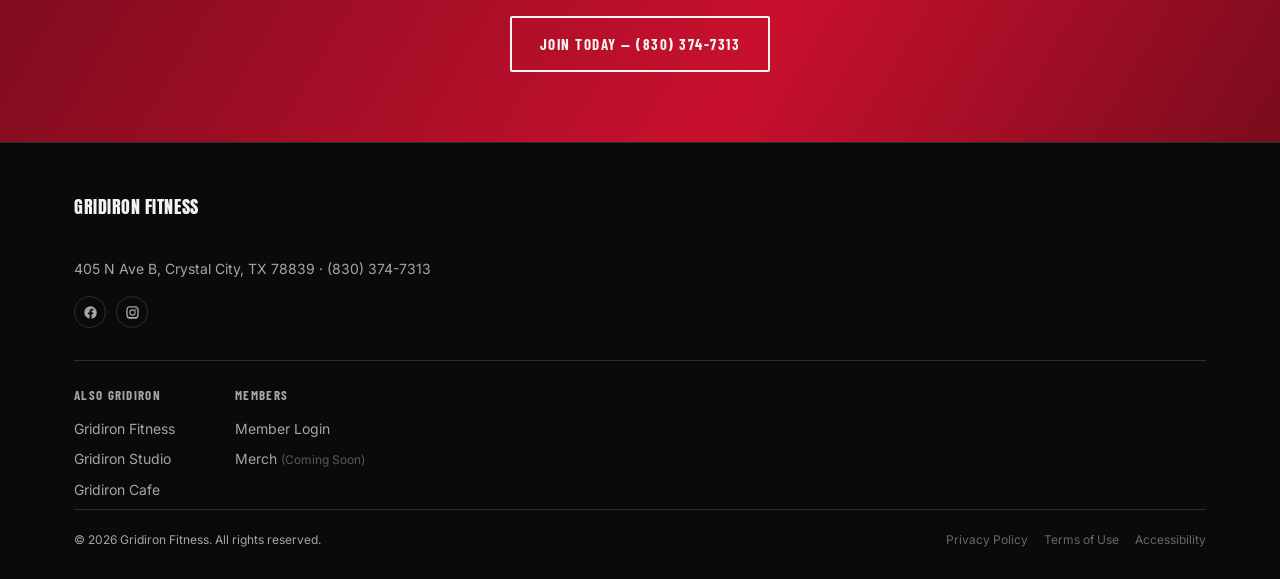
==== commit 993dc422: "updated the logo removed bottom" ====
--- a/index.html
+++ b/index.html
@@ -396,7 +396,6 @@
   <div class="wrap">
     <div class="footer-main">
       <div class="footer-brand">
-        <img src="images/gridiron-fitness-logo-2.webp" alt="Gridiron Fitness logo" class="footer-logo">
         <span>GRIDIRON FITNESS</span>
       </div>
       <p class="footer-current-info">405 N Ave B, Crystal City, TX 78839 · <a href="tel:+18303747313">(830) 374-7313</a></p>
